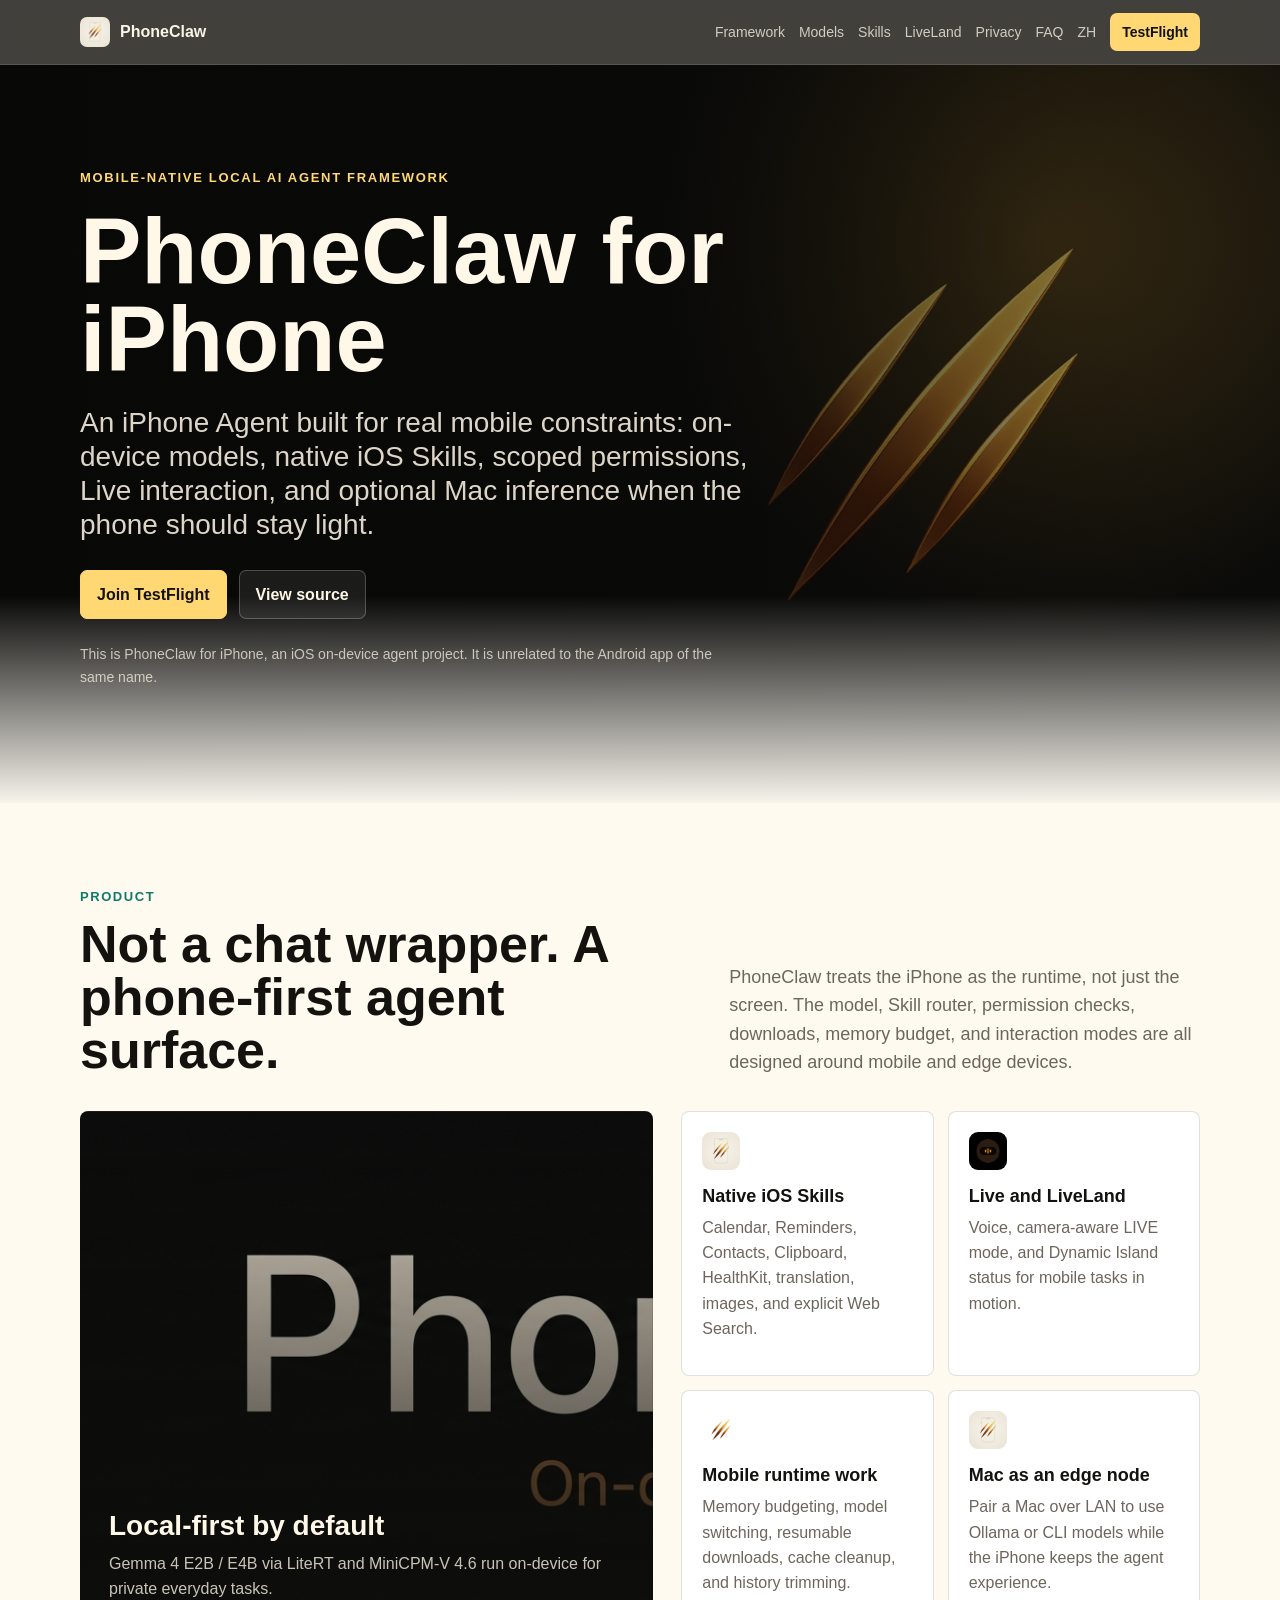
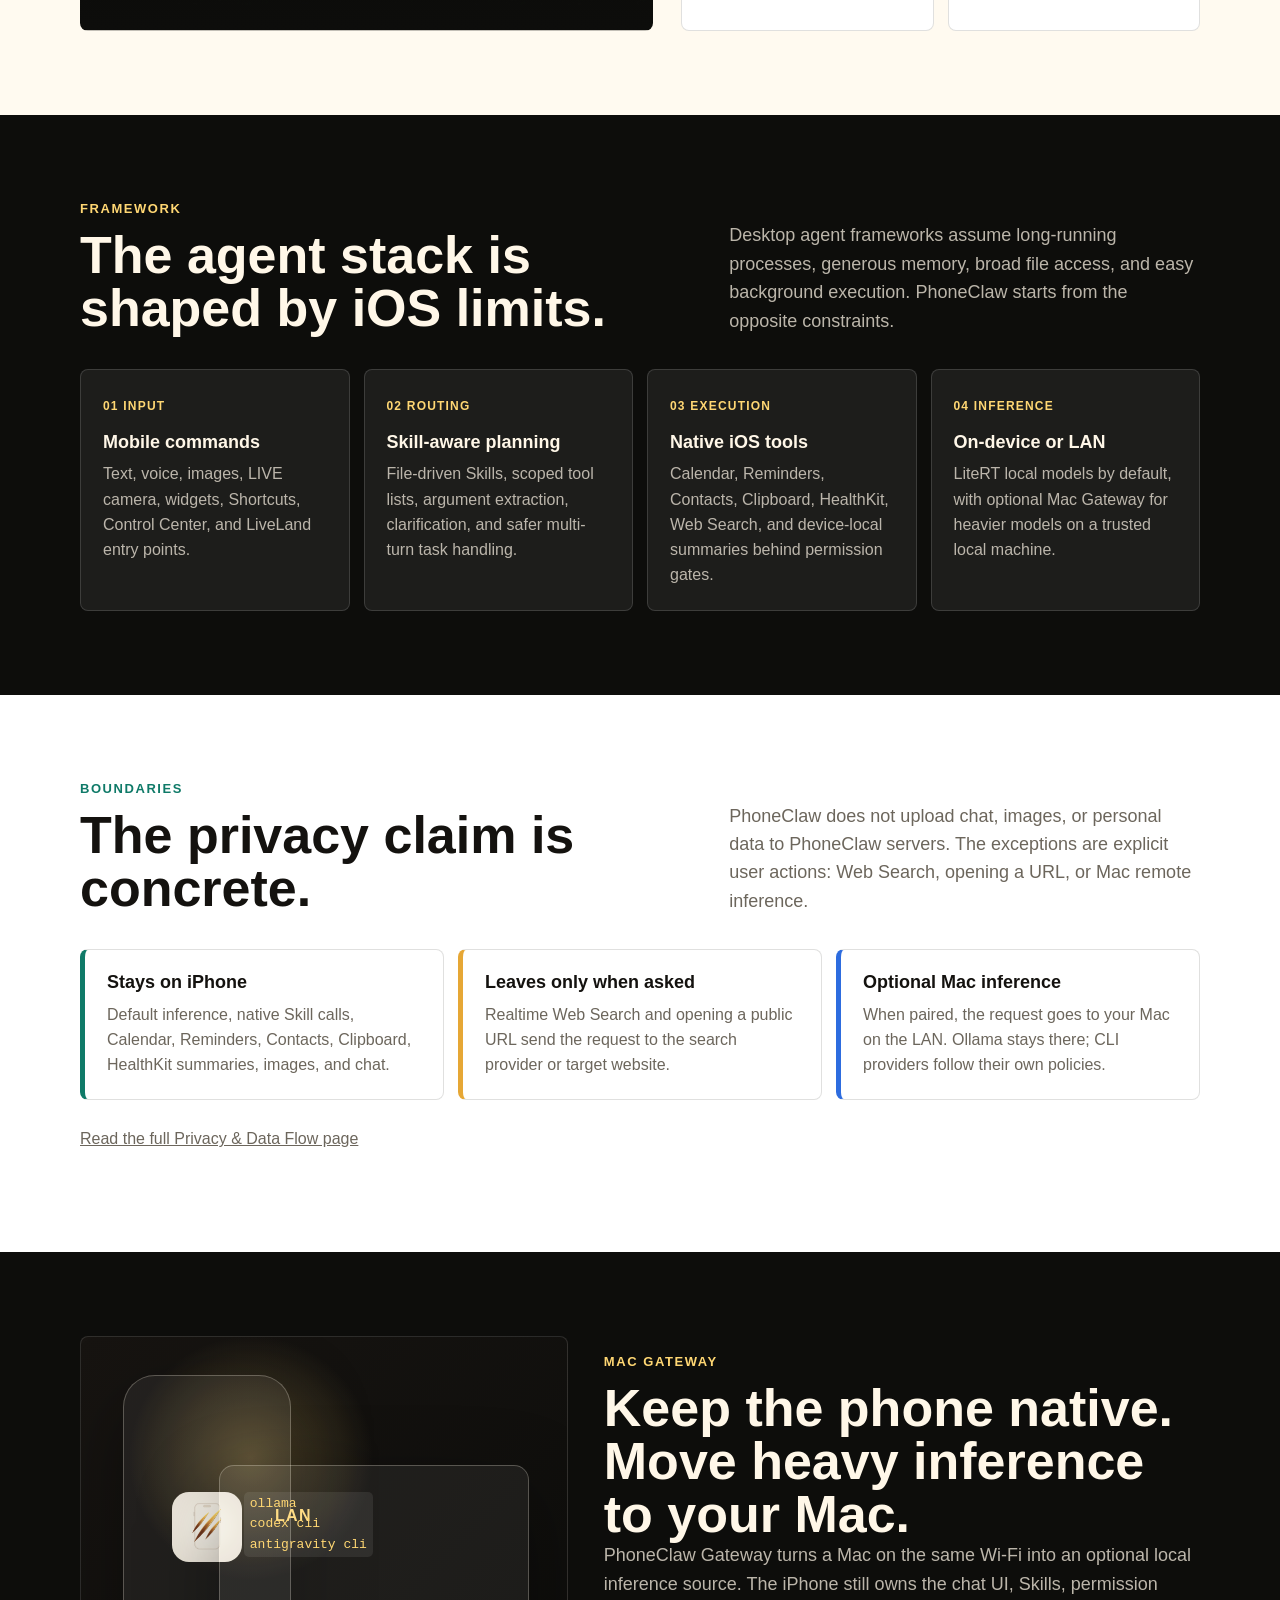
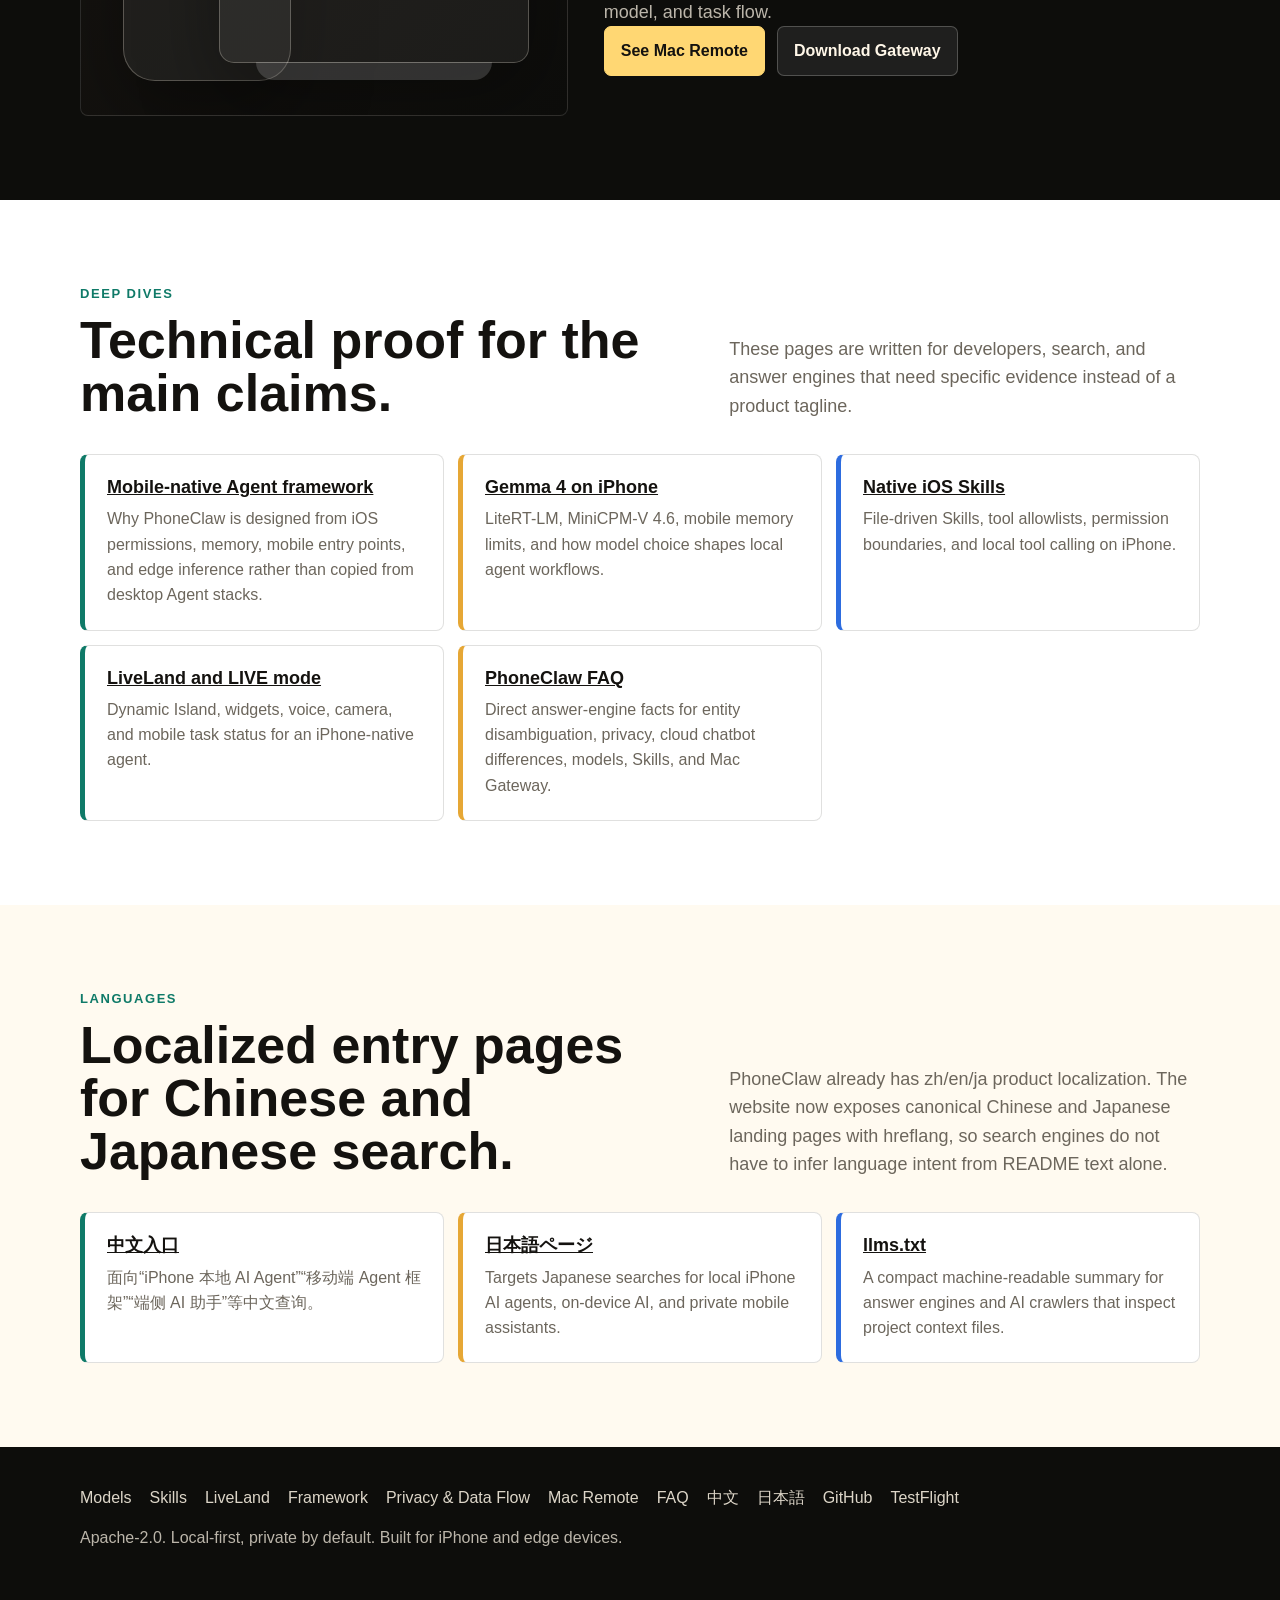
==== site/index.html @ 48722c70 "Complete SEO GEO coverage" ====
<!doctype html>
<html lang="en">
<head>
<meta charset="utf-8">
<meta name="viewport" content="width=device-width, initial-scale=1">
<title>PhoneClaw for iPhone - mobile-native local AI agent framework</title>
<meta name="description" content="PhoneClaw is a mobile-native local AI agent and agent framework for iPhone. It runs Gemma 4 E2B / E4B via LiteRT and MiniCPM-V 4.6 on-device, calls native iOS Skills, and supports optional Mac Gateway remote inference.">
<meta name="robots" content="index,follow,max-image-preview:large">
<link rel="canonical" href="https://kellyvv.github.io/PhoneClaw/">
<link rel="alternate" hreflang="en" href="https://kellyvv.github.io/PhoneClaw/">
<link rel="alternate" hreflang="zh-Hans" href="https://kellyvv.github.io/PhoneClaw/zh/">
<link rel="alternate" hreflang="ja" href="https://kellyvv.github.io/PhoneClaw/ja/">
<link rel="alternate" hreflang="x-default" href="https://kellyvv.github.io/PhoneClaw/">

<meta property="og:type" content="website">
<meta property="og:site_name" content="PhoneClaw">
<meta property="og:title" content="PhoneClaw for iPhone - mobile-native local AI agent framework">
<meta property="og:description" content="A local-first iPhone Agent and mobile-native agent framework for on-device inference, native iOS Skills, Live / LiveLand interaction, and optional Mac Gateway remote inference.">
<meta property="og:url" content="https://kellyvv.github.io/PhoneClaw/">
<meta property="og:image" content="https://kellyvv.github.io/PhoneClaw/assets/banner.jpg">
<meta name="twitter:card" content="summary_large_image">
<meta name="twitter:title" content="PhoneClaw for iPhone - mobile-native local AI agent">
<meta name="twitter:description" content="A local-first iPhone Agent and mobile-native agent framework for on-device inference, native iOS Skills, and optional Mac Gateway remote inference.">
<meta name="twitter:image" content="https://kellyvv.github.io/PhoneClaw/assets/banner.jpg">

<link rel="icon" href="assets/app-icon.png">
<link rel="stylesheet" href="assets/style.css">

<script type="application/ld+json">
{
  "@context": "https://schema.org",
  "@graph": [
    {
      "@type": "Organization",
      "@id": "https://kellyvv.github.io/PhoneClaw/#organization",
      "name": "PhoneClaw",
      "url": "https://kellyvv.github.io/PhoneClaw/",
      "logo": "https://kellyvv.github.io/PhoneClaw/assets/app-icon.png",
      "sameAs": [
        "https://github.com/kellyvv/PhoneClaw"
      ]
    },
    {
      "@type": "WebSite",
      "@id": "https://kellyvv.github.io/PhoneClaw/#website",
      "name": "PhoneClaw",
      "url": "https://kellyvv.github.io/PhoneClaw/",
      "inLanguage": "en",
      "availableLanguage": ["en", "zh-Hans", "ja"],
      "publisher": {
        "@id": "https://kellyvv.github.io/PhoneClaw/#organization"
      },
      "about": {
        "@id": "https://kellyvv.github.io/PhoneClaw/#software"
      }
    },
    {
      "@type": "WebPage",
      "@id": "https://kellyvv.github.io/PhoneClaw/#webpage",
      "url": "https://kellyvv.github.io/PhoneClaw/",
      "name": "PhoneClaw for iPhone - mobile-native local AI agent framework",
      "description": "PhoneClaw is a mobile-native local AI agent and agent framework for iPhone. It runs Gemma 4 E2B / E4B via LiteRT and MiniCPM-V 4.6 on-device, calls native iOS Skills, and supports optional Mac Gateway remote inference.",
      "isPartOf": {
        "@id": "https://kellyvv.github.io/PhoneClaw/#website"
      },
      "primaryImageOfPage": {
        "@type": "ImageObject",
        "url": "https://kellyvv.github.io/PhoneClaw/assets/banner.jpg"
      },
      "mainEntity": {
        "@id": "https://kellyvv.github.io/PhoneClaw/#software"
      }
    },
    {
      "@type": "SoftwareApplication",
      "@id": "https://kellyvv.github.io/PhoneClaw/#software",
      "name": "PhoneClaw",
      "alternateName": "PhoneClaw for iPhone",
      "applicationCategory": "ProductivityApplication",
      "applicationSubCategory": "Mobile AI agent framework",
      "operatingSystem": "iOS 17+",
      "description": "PhoneClaw is a mobile-native local AI agent and agent framework for iPhone. It runs inference and native iOS Skills on-device using Gemma 4 E2B / E4B via LiteRT and MiniCPM-V 4.6, with no cloud model API required by default.",
      "url": "https://kellyvv.github.io/PhoneClaw/",
      "downloadUrl": "https://testflight.apple.com/join/YuUSwq78",
      "softwareHelp": "https://github.com/kellyvv/PhoneClaw",
      "image": "https://kellyvv.github.io/PhoneClaw/assets/banner.jpg",
      "isAccessibleForFree": true,
      "keywords": "PhoneClaw for iPhone, iPhone AI agent, local iPhone AI agent, on-device AI agent for iPhone, mobile-native agent framework, mobile agent framework, private AI assistant for iPhone, local AI assistant iPhone, Gemma 4 on iPhone, LiteRT-LM iPhone, MiniCPM-V iPhone, native iOS Skills, HealthKit AI assistant, Ollama iPhone agent, Mac Gateway remote inference",
      "offers": {
        "@type": "Offer",
        "price": "0",
        "priceCurrency": "USD"
      },
      "author": {
        "@id": "https://kellyvv.github.io/PhoneClaw/#organization"
      },
      "sameAs": [
        "https://github.com/kellyvv/PhoneClaw"
      ]
    },
    {
      "@type": "BreadcrumbList",
      "@id": "https://kellyvv.github.io/PhoneClaw/#breadcrumb",
      "itemListElement": [
        {
          "@type": "ListItem",
          "position": 1,
          "name": "PhoneClaw",
          "item": "https://kellyvv.github.io/PhoneClaw/"
        }
      ]
    }
  ]
}
</script>
</head>
<body>

<nav class="site-nav">
  <div class="wrap">
    <a class="brand" href="./"><img src="assets/app-icon.png" alt="">PhoneClaw</a>
    <div class="nav-links">
      <a href="mobile-agent-framework/">Framework</a>
      <a href="on-device-gemma/">Models</a>
      <a href="skills/">Skills</a>
      <a href="liveland/">LiveLand</a>
      <a href="privacy/">Privacy</a>
      <a href="faq/">FAQ</a>
      <a href="zh/">ZH</a>
      <a class="nav-cta" href="https://testflight.apple.com/join/YuUSwq78">TestFlight</a>
    </div>
  </div>
</nav>

<header class="hero">
  <div class="wrap">
    <div class="hero-content">
      <p class="eyebrow">Mobile-native local AI agent framework</p>
      <h1>PhoneClaw for iPhone</h1>
      <p class="lede">An iPhone Agent built for real mobile constraints: on-device models, native iOS Skills, scoped permissions, Live interaction, and optional Mac inference when the phone should stay light.</p>
      <div class="hero-actions">
        <a class="button primary" href="https://testflight.apple.com/join/YuUSwq78">Join TestFlight</a>
        <a class="button" href="https://github.com/kellyvv/PhoneClaw">View source</a>
      </div>
      <p class="disamb">This is PhoneClaw for iPhone, an iOS on-device agent project. It is unrelated to the Android app of the same name.</p>
    </div>
  </div>
</header>

<main>
  <section class="band light">
    <div class="wrap">
      <div class="section-head">
        <div>
          <p class="section-kicker">Product</p>
          <h2>Not a chat wrapper. A phone-first agent surface.</h2>
        </div>
        <p class="section-copy">PhoneClaw treats the iPhone as the runtime, not just the screen. The model, Skill router, permission checks, downloads, memory budget, and interaction modes are all designed around mobile and edge devices.</p>
      </div>

      <div class="product-grid">
        <div class="showcase">
          <div class="showcase-content">
            <h3>Local-first by default</h3>
            <p>Gemma 4 E2B / E4B via LiteRT and MiniCPM-V 4.6 run on-device for private everyday tasks.</p>
          </div>
        </div>
        <div class="capability-grid">
          <article class="tile">
            <img src="assets/app-icon.png" alt="">
            <h3>Native iOS Skills</h3>
            <p>Calendar, Reminders, Contacts, Clipboard, HealthKit, translation, images, and explicit Web Search.</p>
          </article>
          <article class="tile">
            <img src="assets/liveland-launcher.png" alt="">
            <h3>Live and LiveLand</h3>
            <p>Voice, camera-aware LIVE mode, and Dynamic Island status for mobile tasks in motion.</p>
          </article>
          <article class="tile">
            <img src="assets/brand-mark.png" alt="">
            <h3>Mobile runtime work</h3>
            <p>Memory budgeting, model switching, resumable downloads, cache cleanup, and history trimming.</p>
          </article>
          <article class="tile">
            <img src="assets/app-icon.png" alt="">
            <h3>Mac as an edge node</h3>
            <p>Pair a Mac over LAN to use Ollama or CLI models while the iPhone keeps the agent experience.</p>
          </article>
        </div>
      </div>
    </div>
  </section>

  <section id="framework" class="band dark">
    <div class="wrap">
      <div class="section-head">
        <div>
          <p class="section-kicker">Framework</p>
          <h2>The agent stack is shaped by iOS limits.</h2>
        </div>
        <p class="section-copy">Desktop agent frameworks assume long-running processes, generous memory, broad file access, and easy background execution. PhoneClaw starts from the opposite constraints.</p>
      </div>
      <div class="stack">
        <article class="panel">
          <span class="panel-label">01 Input</span>
          <h3>Mobile commands</h3>
          <p>Text, voice, images, LIVE camera, widgets, Shortcuts, Control Center, and LiveLand entry points.</p>
        </article>
        <article class="panel">
          <span class="panel-label">02 Routing</span>
          <h3>Skill-aware planning</h3>
          <p>File-driven Skills, scoped tool lists, argument extraction, clarification, and safer multi-turn task handling.</p>
        </article>
        <article class="panel">
          <span class="panel-label">03 Execution</span>
          <h3>Native iOS tools</h3>
          <p>Calendar, Reminders, Contacts, Clipboard, HealthKit, Web Search, and device-local summaries behind permission gates.</p>
        </article>
        <article class="panel">
          <span class="panel-label">04 Inference</span>
          <h3>On-device or LAN</h3>
          <p>LiteRT local models by default, with optional Mac Gateway for heavier models on a trusted local machine.</p>
        </article>
      </div>
    </div>
  </section>

  <section class="band white">
    <div class="wrap">
      <div class="section-head">
        <div>
          <p class="section-kicker">Boundaries</p>
          <h2>The privacy claim is concrete.</h2>
        </div>
        <p class="section-copy">PhoneClaw does not upload chat, images, or personal data to PhoneClaw servers. The exceptions are explicit user actions: Web Search, opening a URL, or Mac remote inference.</p>
      </div>
      <div class="flow">
        <article class="data-row">
          <h3>Stays on iPhone</h3>
          <p>Default inference, native Skill calls, Calendar, Reminders, Contacts, Clipboard, HealthKit summaries, images, and chat.</p>
        </article>
        <article class="data-row warn">
          <h3>Leaves only when asked</h3>
          <p>Realtime Web Search and opening a public URL send the request to the search provider or target website.</p>
        </article>
        <article class="data-row remote">
          <h3>Optional Mac inference</h3>
          <p>When paired, the request goes to your Mac on the LAN. Ollama stays there; CLI providers follow their own policies.</p>
        </article>
      </div>
      <p class="lang-note"><a href="privacy/">Read the full Privacy &amp; Data Flow page</a></p>
    </div>
  </section>

  <section class="band dark">
    <div class="wrap mac-layout">
      <div class="device-cluster" aria-hidden="true">
        <div class="phone-shape"><img src="assets/app-icon.png" alt=""></div>
        <div class="signal">LAN</div>
        <div class="mac-shape"><code>ollama<br>codex cli<br>antigravity cli</code></div>
      </div>
      <div>
        <p class="section-kicker">Mac Gateway</p>
        <h2>Keep the phone native. Move heavy inference to your Mac.</h2>
        <p class="section-copy">PhoneClaw Gateway turns a Mac on the same Wi-Fi into an optional local inference source. The iPhone still owns the chat UI, Skills, permission model, and task flow.</p>
        <div class="hero-actions">
          <a class="button primary" href="mac-remote/">See Mac Remote</a>
          <a class="button" href="https://github.com/kellyvv/PhoneClaw/releases/download/mac-gateway-v0.1.1/PhoneClawGateway-macOS-v0.1.1.zip">Download Gateway</a>
        </div>
      </div>
    </div>
  </section>

  <section class="band white">
    <div class="wrap">
      <div class="section-head">
        <div>
          <p class="section-kicker">Deep dives</p>
          <h2>Technical proof for the main claims.</h2>
        </div>
        <p class="section-copy">These pages are written for developers, search, and answer engines that need specific evidence instead of a product tagline.</p>
      </div>
      <div class="flow">
        <article class="data-row">
          <h3><a href="mobile-agent-framework/">Mobile-native Agent framework</a></h3>
          <p>Why PhoneClaw is designed from iOS permissions, memory, mobile entry points, and edge inference rather than copied from desktop Agent stacks.</p>
        </article>
        <article class="data-row warn">
          <h3><a href="on-device-gemma/">Gemma 4 on iPhone</a></h3>
          <p>LiteRT-LM, MiniCPM-V 4.6, mobile memory limits, and how model choice shapes local agent workflows.</p>
        </article>
        <article class="data-row remote">
          <h3><a href="skills/">Native iOS Skills</a></h3>
          <p>File-driven Skills, tool allowlists, permission boundaries, and local tool calling on iPhone.</p>
        </article>
        <article class="data-row">
          <h3><a href="liveland/">LiveLand and LIVE mode</a></h3>
          <p>Dynamic Island, widgets, voice, camera, and mobile task status for an iPhone-native agent.</p>
        </article>
        <article class="data-row warn">
          <h3><a href="faq/">PhoneClaw FAQ</a></h3>
          <p>Direct answer-engine facts for entity disambiguation, privacy, cloud chatbot differences, models, Skills, and Mac Gateway.</p>
        </article>
      </div>
    </div>
  </section>

  <section class="band light">
    <div class="wrap">
      <div class="section-head">
        <div>
          <p class="section-kicker">Languages</p>
          <h2>Localized entry pages for Chinese and Japanese search.</h2>
        </div>
        <p class="section-copy">PhoneClaw already has zh/en/ja product localization. The website now exposes canonical Chinese and Japanese landing pages with hreflang, so search engines do not have to infer language intent from README text alone.</p>
      </div>
      <div class="flow">
        <article class="data-row">
          <h3><a href="zh/">中文入口</a></h3>
          <p>面向“iPhone 本地 AI Agent”“移动端 Agent 框架”“端侧 AI 助手”等中文查询。</p>
        </article>
        <article class="data-row warn">
          <h3><a href="ja/">日本語ページ</a></h3>
          <p>Targets Japanese searches for local iPhone AI agents, on-device AI, and private mobile assistants.</p>
        </article>
        <article class="data-row remote">
          <h3><a href="llms.txt">llms.txt</a></h3>
          <p>A compact machine-readable summary for answer engines and AI crawlers that inspect project context files.</p>
        </article>
      </div>
    </div>
  </section>
</main>

<footer class="footer">
  <div class="wrap">
    <div class="footer-row">
      <a href="on-device-gemma/">Models</a>
      <a href="skills/">Skills</a>
      <a href="liveland/">LiveLand</a>
      <a href="mobile-agent-framework/">Framework</a>
      <a href="privacy/">Privacy &amp; Data Flow</a>
      <a href="mac-remote/">Mac Remote</a>
      <a href="faq/">FAQ</a>
      <a href="zh/">中文</a>
      <a href="ja/">日本語</a>
      <a href="https://github.com/kellyvv/PhoneClaw">GitHub</a>
      <a href="https://testflight.apple.com/join/YuUSwq78">TestFlight</a>
    </div>
    <p>Apache-2.0. Local-first, private by default. Built for iPhone and edge devices.</p>
  </div>
</footer>

</body>
</html>
---- site/assets/style.css ----
:root {
  --ink: #14120f;
  --paper: #f7f4ec;
  --paper-2: #fffaf0;
  --muted: #6c665c;
  --line: rgba(20, 18, 15, 0.13);
  --panel: #ffffff;
  --night: #0d0d0b;
  --night-2: #16130f;
  --gold: #e6a735;
  --gold-2: #ffd773;
  --green: #0f7a68;
  --blue: #2d6cdf;
  --max: 1120px;
}

* { box-sizing: border-box; }

html {
  -webkit-text-size-adjust: 100%;
  scroll-behavior: smooth;
}

body {
  margin: 0;
  color: var(--ink);
  background: var(--paper);
  font-family: -apple-system, BlinkMacSystemFont, "Segoe UI", "PingFang SC",
    "Hiragino Sans", Roboto, Helvetica, Arial, sans-serif;
  font-size: 16px;
  line-height: 1.58;
  -webkit-font-smoothing: antialiased;
}

img { max-width: 100%; display: block; }
a { color: inherit; }

.wrap {
  width: min(var(--max), calc(100% - 40px));
  margin: 0 auto;
}

.site-nav {
  position: sticky;
  top: 0;
  z-index: 20;
  color: #f9f4e8;
  background: rgba(13, 13, 11, 0.78);
  border-bottom: 1px solid rgba(255, 255, 255, 0.12);
  backdrop-filter: blur(18px) saturate(150%);
}

.site-nav .wrap {
  height: 64px;
  display: flex;
  align-items: center;
  gap: 22px;
}

.brand {
  display: inline-flex;
  align-items: center;
  gap: 10px;
  margin-right: auto;
  font-weight: 700;
  text-decoration: none;
}

.brand img {
  width: 30px;
  height: 30px;
  border-radius: 7px;
}

.nav-links {
  display: flex;
  align-items: center;
  gap: 14px;
}

.nav-links a {
  color: rgba(249, 244, 232, 0.78);
  font-size: 14px;
  text-decoration: none;
}

.nav-links a:hover { color: #fff; }

.nav-cta {
  color: #111 !important;
  background: var(--gold-2);
  padding: 8px 12px;
  border-radius: 7px;
  font-weight: 700;
}

.hero {
  min-height: 82vh;
  color: #fff7e8;
  display: flex;
  align-items: center;
  position: relative;
  overflow: hidden;
  background:
    linear-gradient(90deg, rgba(8, 8, 7, 0.96) 0%, rgba(8, 8, 7, 0.82) 44%, rgba(8, 8, 7, 0.35) 100%),
    radial-gradient(circle at 82% 24%, rgba(230, 167, 53, 0.34), transparent 33%),
    url("brand-mark.png") right 7% center / min(50vw, 620px) no-repeat,
    var(--night);
}

.hero::after {
  content: "";
  position: absolute;
  inset: auto 0 0;
  height: 28%;
  background: linear-gradient(0deg, var(--paper) 0%, transparent 100%);
  pointer-events: none;
}

.hero-content {
  position: relative;
  z-index: 1;
  max-width: 760px;
  padding: 96px 0 108px;
}

.eyebrow {
  color: var(--gold-2);
  margin: 0 0 18px;
  font-size: 13px;
  font-weight: 800;
  letter-spacing: 0.13em;
  text-transform: uppercase;
}

h1, h2, h3, p { margin-top: 0; }

h1 {
  font-size: clamp(44px, 8vw, 92px);
  line-height: 0.96;
  letter-spacing: 0;
  margin-bottom: 22px;
}

.lede {
  max-width: 690px;
  color: rgba(255, 247, 232, 0.86);
  font-size: clamp(20px, 2.4vw, 28px);
  line-height: 1.22;
  margin-bottom: 28px;
}

.hero-actions {
  display: flex;
  flex-wrap: wrap;
  gap: 12px;
  margin-bottom: 24px;
}

.button {
  display: inline-flex;
  align-items: center;
  justify-content: center;
  min-height: 44px;
  padding: 11px 16px;
  border-radius: 7px;
  border: 1px solid rgba(255, 255, 255, 0.22);
  text-decoration: none;
  font-weight: 700;
  color: #fff7e8;
  background: rgba(255, 255, 255, 0.08);
}

.button.primary {
  color: #14120f;
  border-color: var(--gold-2);
  background: var(--gold-2);
}

.button.dark {
  color: #fff7e8;
  border-color: #1b1712;
  background: #14120f;
}

.button.light {
  color: #14120f;
  border-color: var(--line);
  background: #fff;
}

.button:hover { transform: translateY(-1px); }

.disamb {
  max-width: 640px;
  color: rgba(255, 247, 232, 0.72);
  font-size: 14px;
  margin-bottom: 0;
}

.band {
  padding: 84px 0;
}

.band.tight { padding: 58px 0; }
.band.dark { color: #fff7e8; background: var(--night); }
.band.light { background: var(--paper-2); }
.band.white { background: #fff; }

.section-head {
  display: grid;
  grid-template-columns: minmax(0, 0.9fr) minmax(280px, 0.7fr);
  gap: 44px;
  align-items: end;
  margin-bottom: 34px;
}

.section-kicker {
  color: var(--green);
  font-size: 13px;
  font-weight: 800;
  letter-spacing: 0.12em;
  text-transform: uppercase;
  margin-bottom: 10px;
}

.dark .section-kicker { color: var(--gold-2); }

h2 {
  font-size: clamp(30px, 4.2vw, 52px);
  line-height: 1.02;
  letter-spacing: 0;
  margin-bottom: 0;
}

.section-copy {
  color: var(--muted);
  font-size: 18px;
  margin-bottom: 0;
}

.dark .section-copy { color: rgba(255, 247, 232, 0.72); }

.product-grid {
  display: grid;
  grid-template-columns: 1.05fr 0.95fr;
  gap: 28px;
  align-items: stretch;
}

.showcase {
  min-height: 520px;
  border-radius: 8px;
  overflow: hidden;
  background:
    linear-gradient(180deg, rgba(13, 13, 11, 0.14), rgba(13, 13, 11, 0.92)),
    url("banner.jpg") center / cover no-repeat;
  position: relative;
  border: 1px solid var(--line);
}

.showcase-content {
  position: absolute;
  left: 28px;
  right: 28px;
  bottom: 28px;
  color: #fff7e8;
}

.showcase-content h3 {
  font-size: 28px;
  line-height: 1.08;
  margin-bottom: 10px;
}

.showcase-content p {
  color: rgba(255, 247, 232, 0.78);
  margin-bottom: 0;
}

.capability-grid {
  display: grid;
  grid-template-columns: repeat(2, minmax(0, 1fr));
  gap: 14px;
}

.tile, .panel, .step, .data-row {
  border: 1px solid var(--line);
  background: var(--panel);
  border-radius: 8px;
}

.tile {
  min-height: 156px;
  padding: 20px;
}

.tile img {
  width: 38px;
  height: 38px;
  border-radius: 9px;
  margin-bottom: 16px;
}

.tile h3, .panel h3, .step h3, .data-row h3 {
  font-size: 18px;
  line-height: 1.18;
  margin-bottom: 8px;
}

.tile p, .panel p, .step p, .data-row p {
  color: var(--muted);
  margin-bottom: 0;
}

.stack {
  display: grid;
  grid-template-columns: repeat(4, minmax(0, 1fr));
  gap: 14px;
}

.panel {
  padding: 22px;
  min-height: 214px;
}

.panel-label {
  display: inline-block;
  color: var(--green);
  font-size: 12px;
  font-weight: 800;
  letter-spacing: 0.1em;
  text-transform: uppercase;
  margin-bottom: 16px;
}

.dark .panel {
  color: #fff7e8;
  background: rgba(255, 255, 255, 0.065);
  border-color: rgba(255, 255, 255, 0.14);
}

.dark .panel p { color: rgba(255, 247, 232, 0.7); }
.dark .panel-label { color: var(--gold-2); }

.flow {
  display: grid;
  grid-template-columns: repeat(3, minmax(0, 1fr));
  gap: 14px;
}

.data-row {
  padding: 22px;
  border-left: 5px solid var(--green);
}

.data-row.warn { border-left-color: var(--gold); }
.data-row.remote { border-left-color: var(--blue); }

.faq-list {
  display: grid;
  gap: 14px;
}

.faq-list .data-row h2 {
  font-size: 24px;
  line-height: 1.12;
  margin-bottom: 10px;
}

.mac-layout {
  display: grid;
  grid-template-columns: 0.9fr 1.1fr;
  gap: 36px;
  align-items: center;
}

.device-cluster {
  min-height: 380px;
  position: relative;
  border-radius: 8px;
  background:
    radial-gradient(circle at 35% 32%, rgba(255, 215, 115, 0.28), transparent 30%),
    linear-gradient(135deg, #171411, #0d0d0b);
  border: 1px solid rgba(255, 255, 255, 0.12);
  overflow: hidden;
}

.phone-shape, .mac-shape {
  position: absolute;
  border: 1px solid rgba(255, 247, 232, 0.26);
  background: rgba(255, 255, 255, 0.06);
  box-shadow: 0 28px 80px rgba(0, 0, 0, 0.35);
}

.phone-shape {
  width: 168px;
  height: 306px;
  left: 42px;
  top: 38px;
  border-radius: 32px;
}

.phone-shape img {
  width: 70px;
  height: 70px;
  margin: 116px auto 0;
  border-radius: 17px;
}

.mac-shape {
  width: 310px;
  height: 198px;
  right: 38px;
  bottom: 52px;
  border-radius: 15px;
}

.mac-shape::after {
  content: "";
  position: absolute;
  left: 36px;
  right: 36px;
  bottom: -18px;
  height: 18px;
  background: rgba(255, 255, 255, 0.16);
  border-radius: 0 0 18px 18px;
}

.mac-shape code {
  position: absolute;
  left: 24px;
  top: 26px;
  color: var(--gold-2);
  font-size: 13px;
  background: transparent;
}

.signal {
  position: absolute;
  left: 194px;
  top: 166px;
  color: var(--gold-2);
  font-weight: 800;
  letter-spacing: 0.08em;
}

.steps {
  display: grid;
  gap: 12px;
}

.step {
  padding: 18px 20px;
  display: grid;
  grid-template-columns: 42px 1fr;
  gap: 14px;
  align-items: start;
}

.step-num {
  width: 34px;
  height: 34px;
  border-radius: 50%;
  display: grid;
  place-items: center;
  color: #14120f;
  background: var(--gold-2);
  font-weight: 800;
}

.privacy-table {
  width: 100%;
  border-collapse: collapse;
  background: #fff;
  border: 1px solid var(--line);
  border-radius: 8px;
  overflow: hidden;
  display: table;
}

.privacy-table th, .privacy-table td {
  padding: 16px;
  border-bottom: 1px solid var(--line);
  text-align: left;
  vertical-align: top;
}

.privacy-table tr:last-child td { border-bottom: none; }
.privacy-table th {
  color: var(--muted);
  font-size: 12px;
  text-transform: uppercase;
  letter-spacing: 0.08em;
}

.status {
  display: inline-flex;
  padding: 4px 8px;
  border-radius: 999px;
  font-size: 12px;
  font-weight: 800;
  background: #e9f5f1;
  color: var(--green);
  white-space: nowrap;
}

.status.warn {
  background: #fff2cf;
  color: #7a5100;
}

.lang-note {
  color: var(--muted);
  margin-top: 26px;
}

.footer {
  color: rgba(255, 247, 232, 0.72);
  background: var(--night);
  padding: 38px 0 58px;
}

.footer-row {
  display: flex;
  flex-wrap: wrap;
  gap: 18px;
  margin-bottom: 14px;
}

.footer a { color: rgba(255, 247, 232, 0.86); text-decoration: none; }
.footer p { margin-bottom: 0; }

code {
  font-family: ui-monospace, SFMono-Regular, Menlo, Consolas, monospace;
  background: rgba(20, 18, 15, 0.08);
  padding: 2px 6px;
  border-radius: 5px;
}

.dark code { color: var(--gold-2); background: rgba(255, 255, 255, 0.08); }

@media (max-width: 900px) {
  .nav-links { display: none; }
  .hero {
    min-height: 760px;
    background:
      linear-gradient(180deg, rgba(8, 8, 7, 0.96) 0%, rgba(8, 8, 7, 0.86) 56%, rgba(8, 8, 7, 0.38) 100%),
      radial-gradient(circle at 74% 18%, rgba(230, 167, 53, 0.34), transparent 32%),
      url("brand-mark.png") center 82% / min(82vw, 420px) no-repeat,
      var(--night);
  }
  .hero-content { padding: 106px 0 300px; }
  .section-head, .product-grid, .mac-layout {
    grid-template-columns: 1fr;
  }
  .stack, .flow {
    grid-template-columns: repeat(2, minmax(0, 1fr));
  }
  .showcase { min-height: 430px; }
}

@media (max-width: 620px) {
  .wrap { width: min(100% - 28px, var(--max)); }
  .site-nav .wrap { height: 58px; }
  .hero { min-height: 720px; }
  .hero-content { padding-top: 82px; }
  .button { width: 100%; }
  .band { padding: 58px 0; }
  .capability-grid, .stack, .flow {
    grid-template-columns: 1fr;
  }
  .privacy-table,
  .privacy-table tbody,
  .privacy-table tr,
  .privacy-table th,
  .privacy-table td {
    display: block;
  }
  .privacy-table thead { display: none; }
  .privacy-table tr { border-bottom: 1px solid var(--line); }
  .privacy-table tr:last-child { border-bottom: none; }
  .privacy-table td { border-bottom: none; padding: 12px 14px; }
  .privacy-table td::before {
    content: attr(data-label);
    display: block;
    color: var(--muted);
    font-size: 11px;
    text-transform: uppercase;
    letter-spacing: 0.08em;
    margin-bottom: 4px;
  }
  .device-cluster { min-height: 430px; }
  .phone-shape { left: 24px; top: 34px; width: 138px; height: 252px; }
  .phone-shape img { width: 58px; height: 58px; margin-top: 96px; }
  .mac-shape { right: 20px; bottom: 54px; width: 230px; height: 152px; }
  .signal { left: 150px; top: 154px; font-size: 13px; }
}
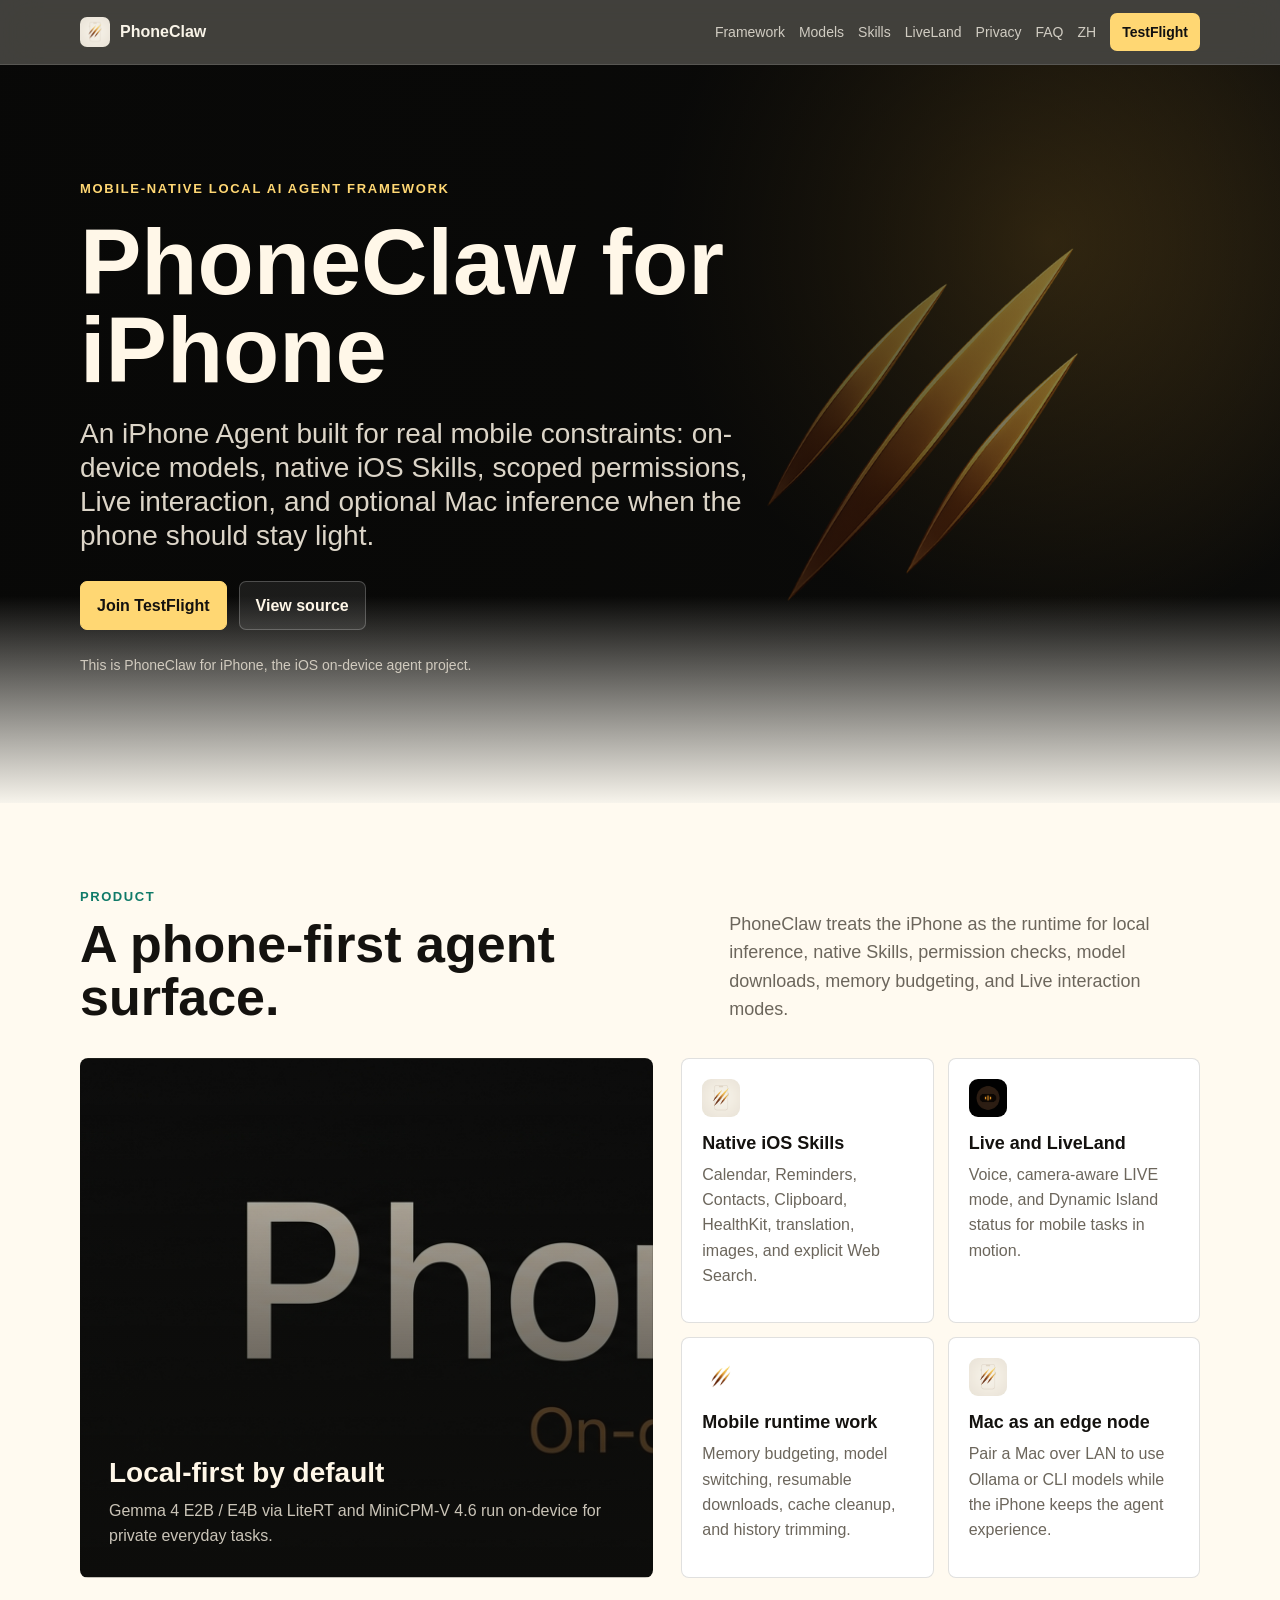
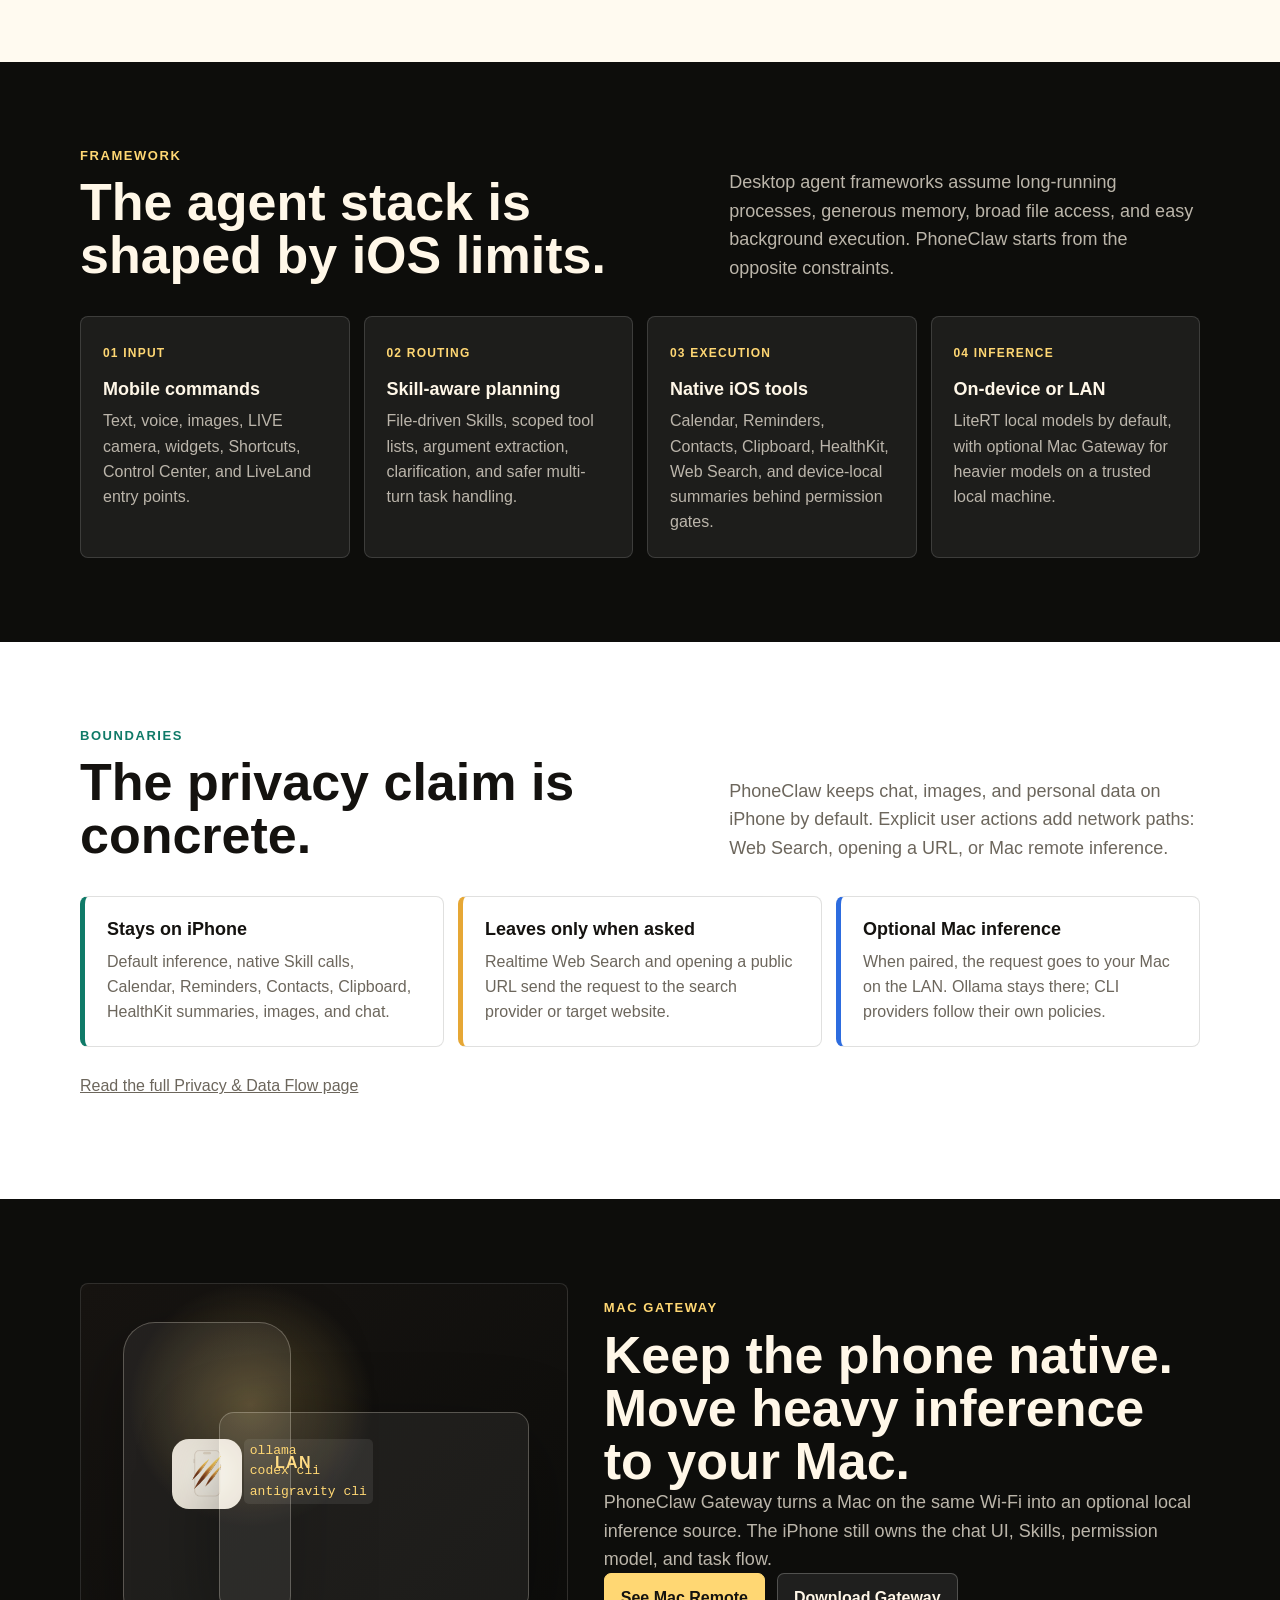
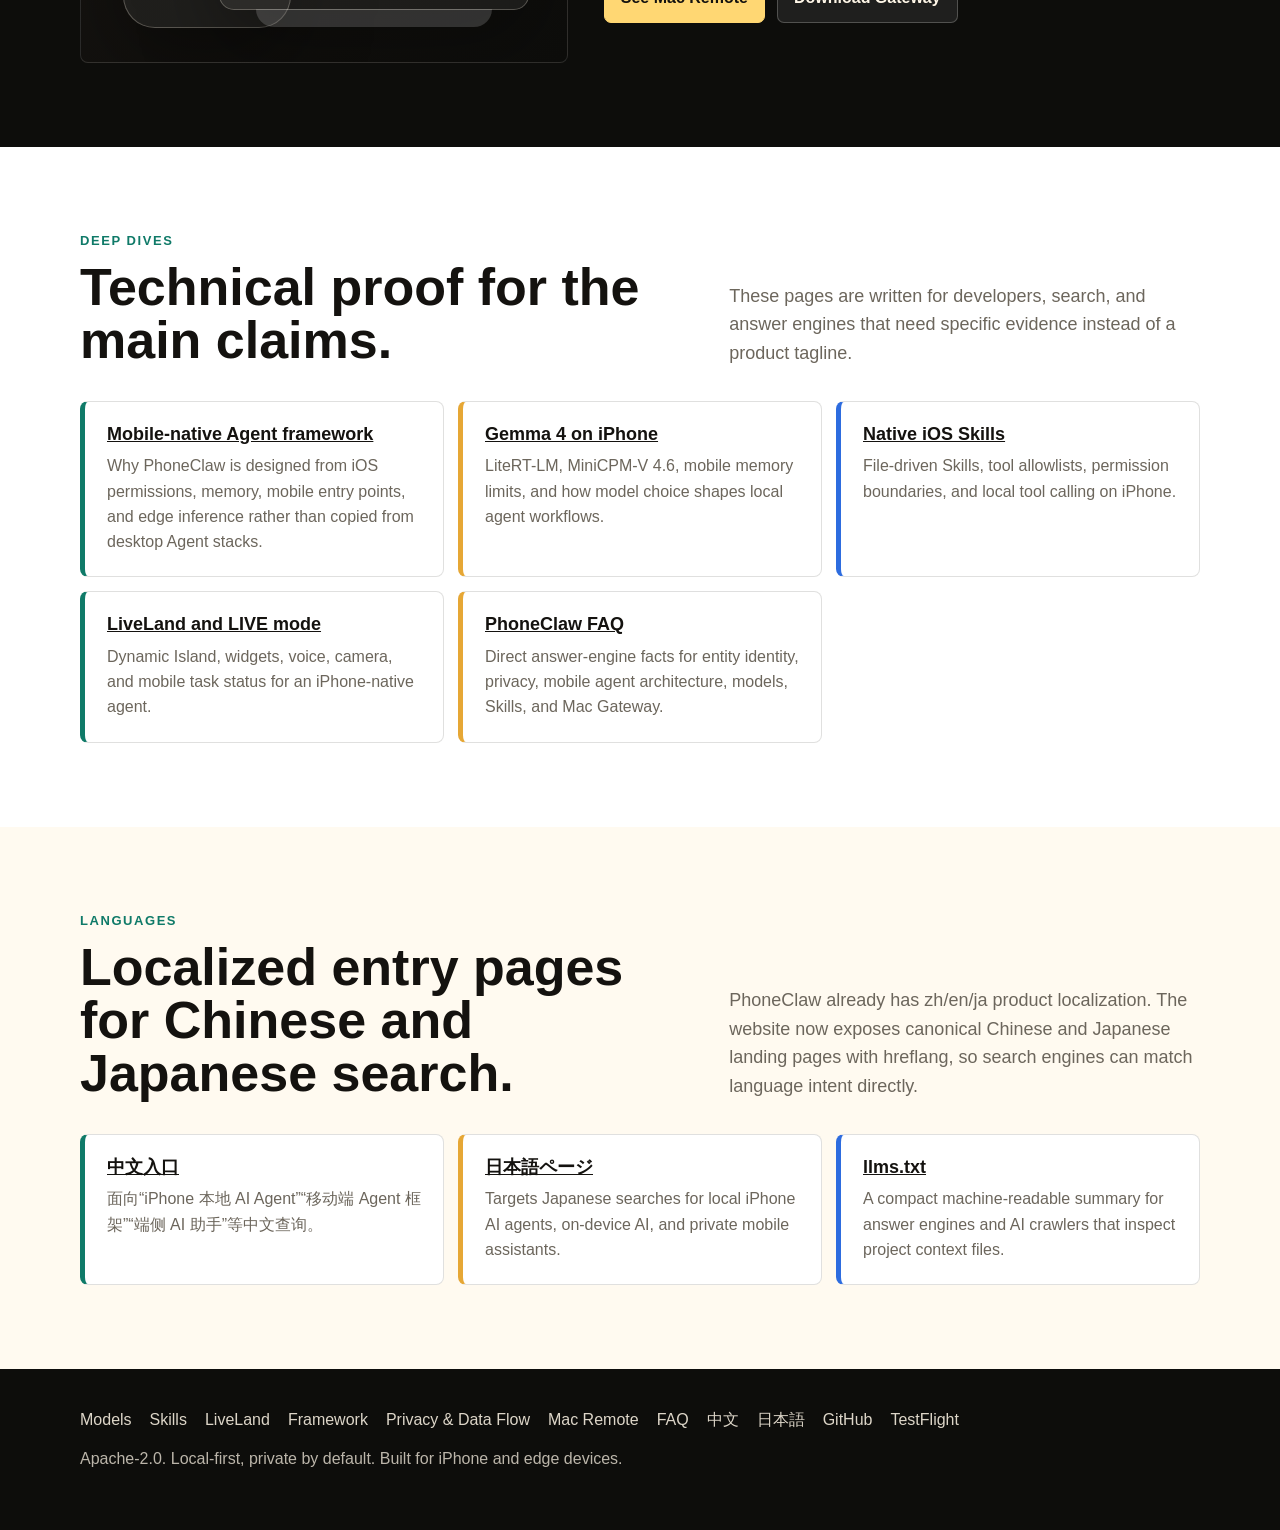
==== commit 69010c5f: "Use positive SEO positioning copy" ====
--- a/site/index.html
+++ b/site/index.html
@@ -79,7 +79,7 @@
       "applicationCategory": "ProductivityApplication",
       "applicationSubCategory": "Mobile AI agent framework",
       "operatingSystem": "iOS 17+",
-      "description": "PhoneClaw is a mobile-native local AI agent and agent framework for iPhone. It runs inference and native iOS Skills on-device using Gemma 4 E2B / E4B via LiteRT and MiniCPM-V 4.6, with no cloud model API required by default.",
+      "description": "PhoneClaw is a mobile-native local AI agent and agent framework for iPhone. It runs inference and native iOS Skills on-device using Gemma 4 E2B / E4B via LiteRT and MiniCPM-V 4.6, with a fully offline local mode.",
       "url": "https://kellyvv.github.io/PhoneClaw/",
       "downloadUrl": "https://testflight.apple.com/join/YuUSwq78",
       "softwareHelp": "https://github.com/kellyvv/PhoneClaw",
@@ -142,7 +142,7 @@
         <a class="button primary" href="https://testflight.apple.com/join/YuUSwq78">Join TestFlight</a>
         <a class="button" href="https://github.com/kellyvv/PhoneClaw">View source</a>
       </div>
-      <p class="disamb">This is PhoneClaw for iPhone, an iOS on-device agent project. It is unrelated to the Android app of the same name.</p>
+      <p class="disamb">This is PhoneClaw for iPhone, the iOS on-device agent project.</p>
     </div>
   </div>
 </header>
@@ -153,9 +153,9 @@
       <div class="section-head">
         <div>
           <p class="section-kicker">Product</p>
-          <h2>Not a chat wrapper. A phone-first agent surface.</h2>
-        </div>
-        <p class="section-copy">PhoneClaw treats the iPhone as the runtime, not just the screen. The model, Skill router, permission checks, downloads, memory budget, and interaction modes are all designed around mobile and edge devices.</p>
+          <h2>A phone-first agent surface.</h2>
+        </div>
+        <p class="section-copy">PhoneClaw treats the iPhone as the runtime for local inference, native Skills, permission checks, model downloads, memory budgeting, and Live interaction modes.</p>
       </div>
 
       <div class="product-grid">
@@ -232,7 +232,7 @@
           <p class="section-kicker">Boundaries</p>
           <h2>The privacy claim is concrete.</h2>
         </div>
-        <p class="section-copy">PhoneClaw does not upload chat, images, or personal data to PhoneClaw servers. The exceptions are explicit user actions: Web Search, opening a URL, or Mac remote inference.</p>
+        <p class="section-copy">PhoneClaw keeps chat, images, and personal data on iPhone by default. Explicit user actions add network paths: Web Search, opening a URL, or Mac remote inference.</p>
       </div>
       <div class="flow">
         <article class="data-row">
@@ -299,7 +299,7 @@
         </article>
         <article class="data-row warn">
           <h3><a href="faq/">PhoneClaw FAQ</a></h3>
-          <p>Direct answer-engine facts for entity disambiguation, privacy, cloud chatbot differences, models, Skills, and Mac Gateway.</p>
+          <p>Direct answer-engine facts for entity identity, privacy, mobile agent architecture, models, Skills, and Mac Gateway.</p>
         </article>
       </div>
     </div>
@@ -312,7 +312,7 @@
           <p class="section-kicker">Languages</p>
           <h2>Localized entry pages for Chinese and Japanese search.</h2>
         </div>
-        <p class="section-copy">PhoneClaw already has zh/en/ja product localization. The website now exposes canonical Chinese and Japanese landing pages with hreflang, so search engines do not have to infer language intent from README text alone.</p>
+        <p class="section-copy">PhoneClaw already has zh/en/ja product localization. The website now exposes canonical Chinese and Japanese landing pages with hreflang, so search engines can match language intent directly.</p>
       </div>
       <div class="flow">
         <article class="data-row">
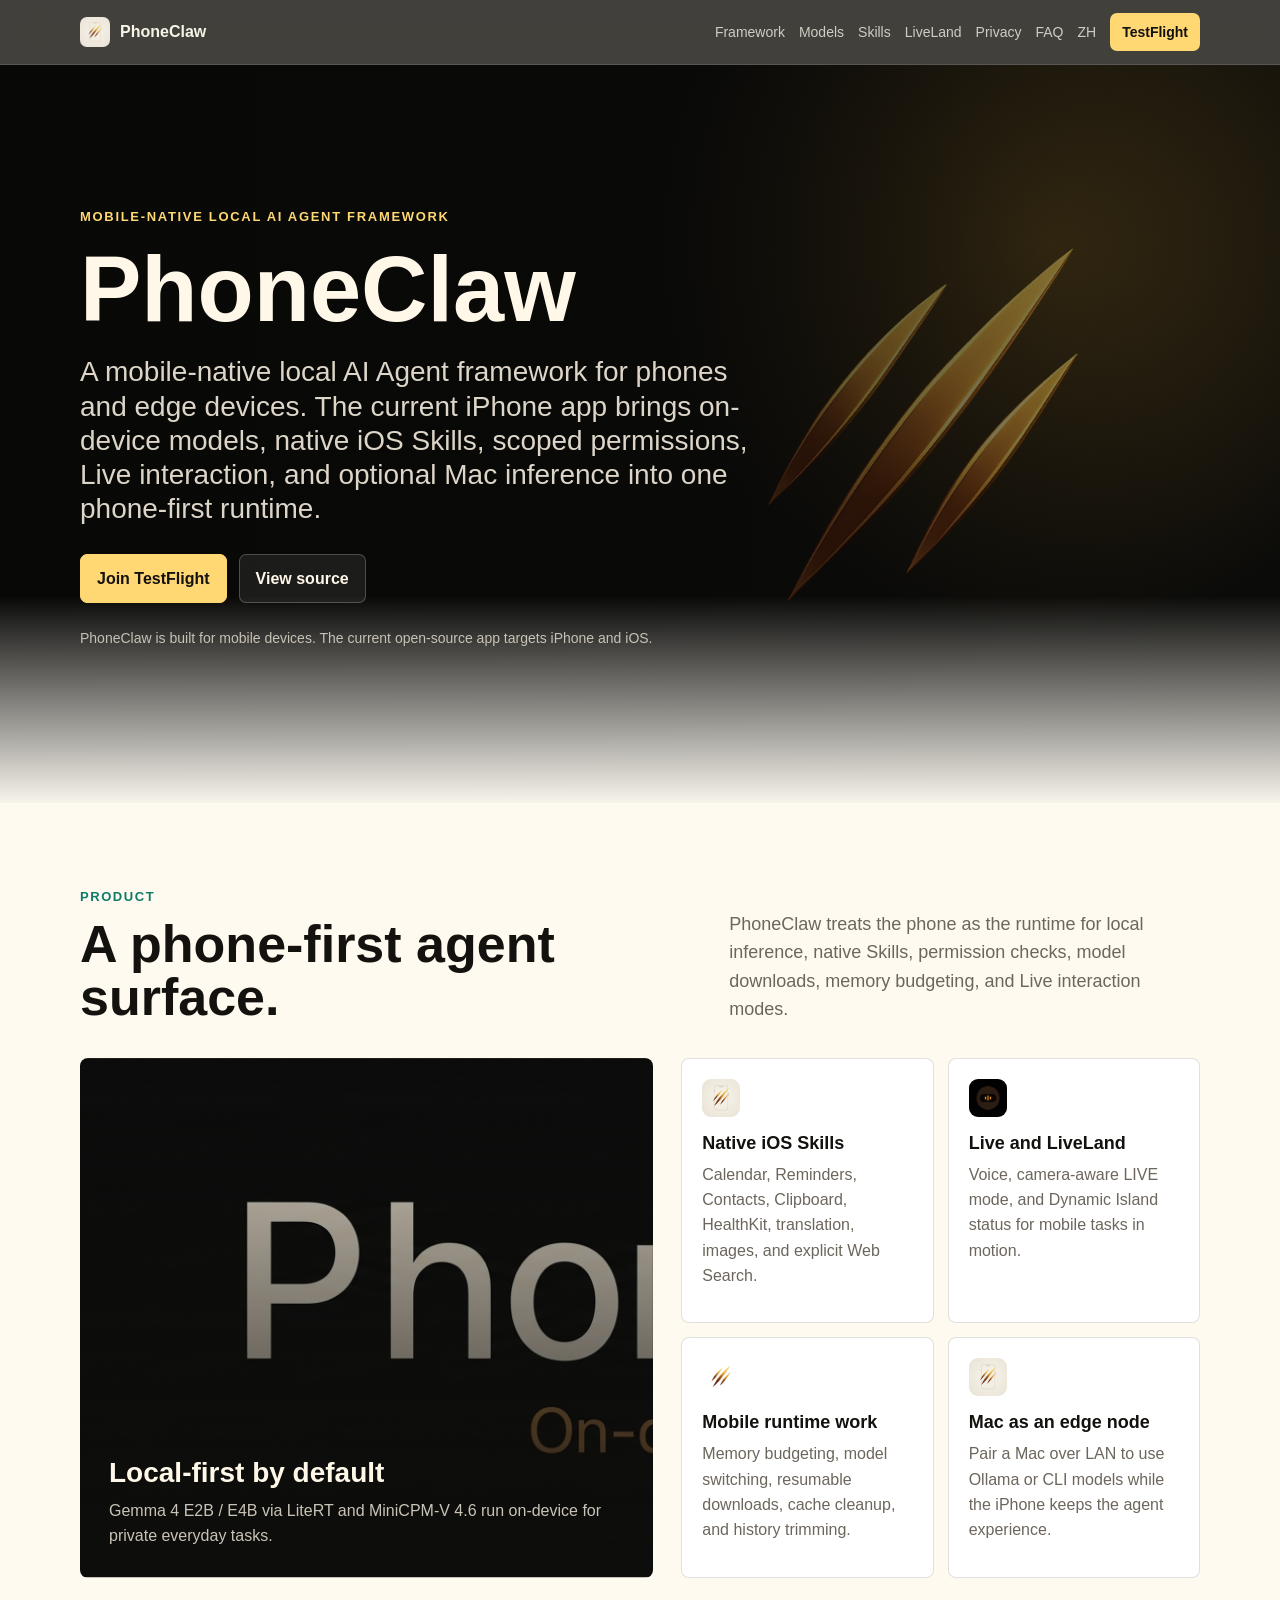
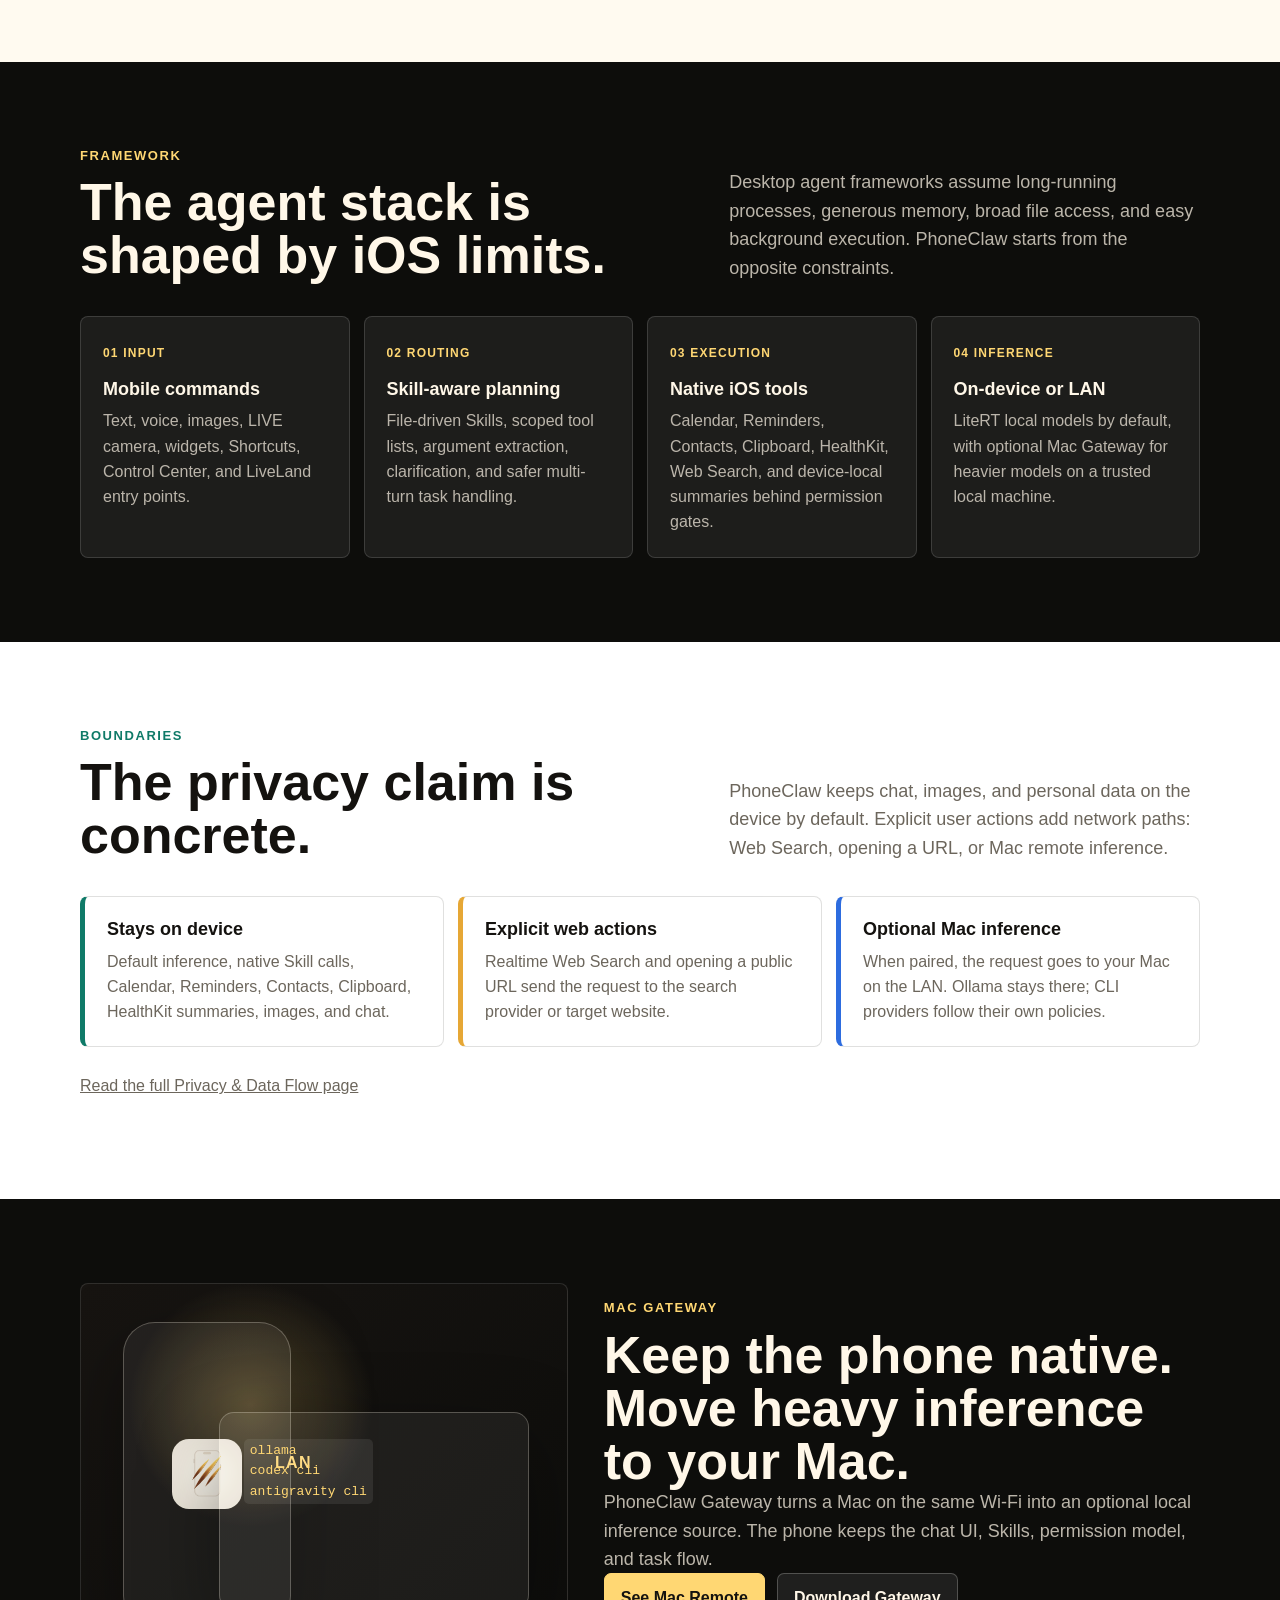
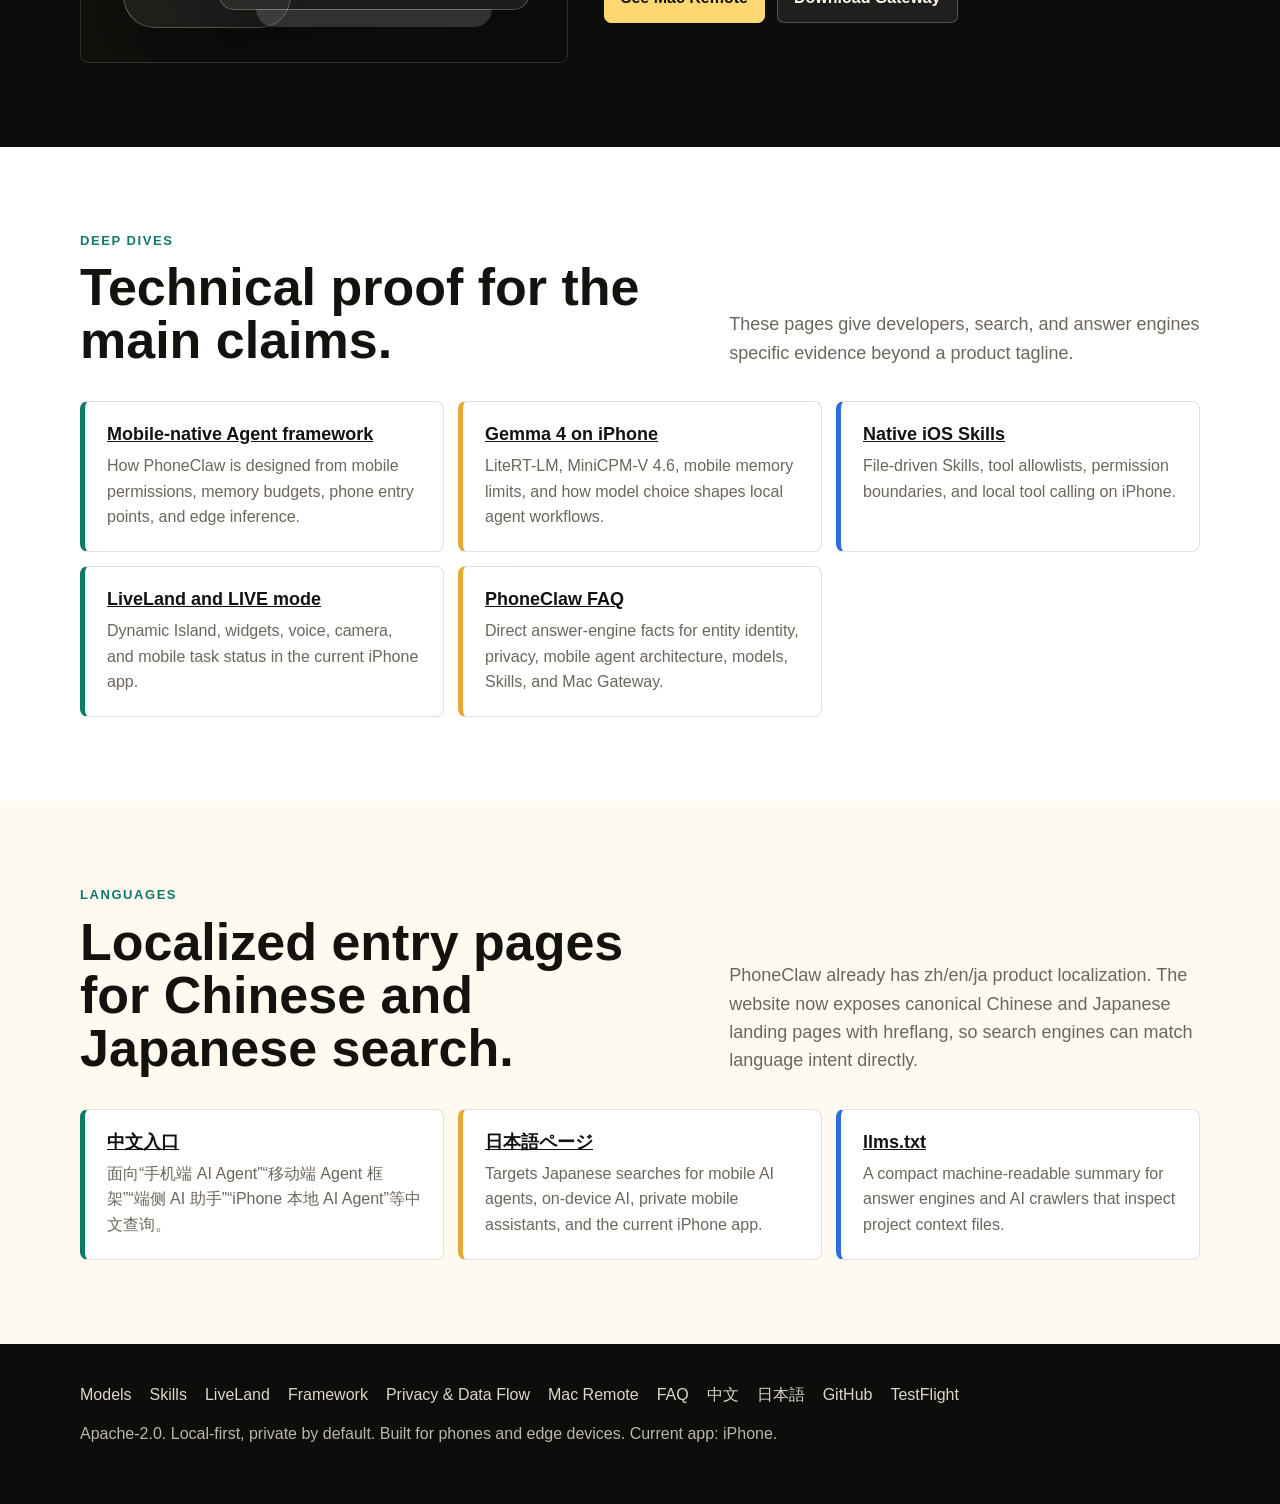
==== commit a7145540: "Align SEO copy with mobile framework positioning" ====
--- a/site/index.html
+++ b/site/index.html
@@ -3,8 +3,8 @@
 <head>
 <meta charset="utf-8">
 <meta name="viewport" content="width=device-width, initial-scale=1">
-<title>PhoneClaw for iPhone - mobile-native local AI agent framework</title>
-<meta name="description" content="PhoneClaw is a mobile-native local AI agent and agent framework for iPhone. It runs Gemma 4 E2B / E4B via LiteRT and MiniCPM-V 4.6 on-device, calls native iOS Skills, and supports optional Mac Gateway remote inference.">
+<title>PhoneClaw - mobile-native local AI agent framework for phones</title>
+<meta name="description" content="PhoneClaw is a mobile-native local AI agent framework for phones and edge devices. The current iPhone app runs Gemma 4 E2B / E4B via LiteRT and MiniCPM-V 4.6 on-device, calls native iOS Skills, and supports optional Mac Gateway remote inference.">
 <meta name="robots" content="index,follow,max-image-preview:large">
 <link rel="canonical" href="https://kellyvv.github.io/PhoneClaw/">
 <link rel="alternate" hreflang="en" href="https://kellyvv.github.io/PhoneClaw/">
@@ -14,13 +14,13 @@
 
 <meta property="og:type" content="website">
 <meta property="og:site_name" content="PhoneClaw">
-<meta property="og:title" content="PhoneClaw for iPhone - mobile-native local AI agent framework">
-<meta property="og:description" content="A local-first iPhone Agent and mobile-native agent framework for on-device inference, native iOS Skills, Live / LiveLand interaction, and optional Mac Gateway remote inference.">
+<meta property="og:title" content="PhoneClaw - mobile-native local AI agent framework for phones">
+<meta property="og:description" content="A local-first mobile Agent framework for phones and edge devices. The current iPhone app supports on-device inference, native iOS Skills, Live / LiveLand interaction, and optional Mac Gateway remote inference.">
 <meta property="og:url" content="https://kellyvv.github.io/PhoneClaw/">
 <meta property="og:image" content="https://kellyvv.github.io/PhoneClaw/assets/banner.jpg">
 <meta name="twitter:card" content="summary_large_image">
-<meta name="twitter:title" content="PhoneClaw for iPhone - mobile-native local AI agent">
-<meta name="twitter:description" content="A local-first iPhone Agent and mobile-native agent framework for on-device inference, native iOS Skills, and optional Mac Gateway remote inference.">
+<meta name="twitter:title" content="PhoneClaw - mobile-native local AI agent framework">
+<meta name="twitter:description" content="A local-first mobile Agent framework for phones with a current iPhone app, on-device inference, native iOS Skills, and optional Mac Gateway remote inference.">
 <meta name="twitter:image" content="https://kellyvv.github.io/PhoneClaw/assets/banner.jpg">
 
 <link rel="icon" href="assets/app-icon.png">
@@ -58,8 +58,8 @@
       "@type": "WebPage",
       "@id": "https://kellyvv.github.io/PhoneClaw/#webpage",
       "url": "https://kellyvv.github.io/PhoneClaw/",
-      "name": "PhoneClaw for iPhone - mobile-native local AI agent framework",
-      "description": "PhoneClaw is a mobile-native local AI agent and agent framework for iPhone. It runs Gemma 4 E2B / E4B via LiteRT and MiniCPM-V 4.6 on-device, calls native iOS Skills, and supports optional Mac Gateway remote inference.",
+      "name": "PhoneClaw - mobile-native local AI agent framework for phones",
+      "description": "PhoneClaw is a mobile-native local AI agent framework for phones and edge devices. The current iPhone app runs Gemma 4 E2B / E4B via LiteRT and MiniCPM-V 4.6 on-device, calls native iOS Skills, and supports optional Mac Gateway remote inference.",
       "isPartOf": {
         "@id": "https://kellyvv.github.io/PhoneClaw/#website"
       },
@@ -79,13 +79,13 @@
       "applicationCategory": "ProductivityApplication",
       "applicationSubCategory": "Mobile AI agent framework",
       "operatingSystem": "iOS 17+",
-      "description": "PhoneClaw is a mobile-native local AI agent and agent framework for iPhone. It runs inference and native iOS Skills on-device using Gemma 4 E2B / E4B via LiteRT and MiniCPM-V 4.6, with a fully offline local mode.",
+      "description": "PhoneClaw is a mobile-native local AI agent framework for phones and edge devices. The current iPhone app runs inference and native iOS Skills on-device using Gemma 4 E2B / E4B via LiteRT and MiniCPM-V 4.6, with a fully offline local mode.",
       "url": "https://kellyvv.github.io/PhoneClaw/",
       "downloadUrl": "https://testflight.apple.com/join/YuUSwq78",
       "softwareHelp": "https://github.com/kellyvv/PhoneClaw",
       "image": "https://kellyvv.github.io/PhoneClaw/assets/banner.jpg",
       "isAccessibleForFree": true,
-      "keywords": "PhoneClaw for iPhone, iPhone AI agent, local iPhone AI agent, on-device AI agent for iPhone, mobile-native agent framework, mobile agent framework, private AI assistant for iPhone, local AI assistant iPhone, Gemma 4 on iPhone, LiteRT-LM iPhone, MiniCPM-V iPhone, native iOS Skills, HealthKit AI assistant, Ollama iPhone agent, Mac Gateway remote inference",
+      "keywords": "PhoneClaw, mobile-native agent framework, mobile AI agent framework, phone AI agent, on-device AI agent for phones, PhoneClaw for iPhone, iPhone AI agent, local iPhone AI agent, private AI assistant for iPhone, Gemma 4 on iPhone, LiteRT-LM iPhone, MiniCPM-V iPhone, native iOS Skills, HealthKit AI assistant, Ollama iPhone agent, Mac Gateway remote inference",
       "offers": {
         "@type": "Offer",
         "price": "0",
@@ -136,13 +136,13 @@
   <div class="wrap">
     <div class="hero-content">
       <p class="eyebrow">Mobile-native local AI agent framework</p>
-      <h1>PhoneClaw for iPhone</h1>
-      <p class="lede">An iPhone Agent built for real mobile constraints: on-device models, native iOS Skills, scoped permissions, Live interaction, and optional Mac inference when the phone should stay light.</p>
+      <h1>PhoneClaw</h1>
+      <p class="lede">A mobile-native local AI Agent framework for phones and edge devices. The current iPhone app brings on-device models, native iOS Skills, scoped permissions, Live interaction, and optional Mac inference into one phone-first runtime.</p>
       <div class="hero-actions">
         <a class="button primary" href="https://testflight.apple.com/join/YuUSwq78">Join TestFlight</a>
         <a class="button" href="https://github.com/kellyvv/PhoneClaw">View source</a>
       </div>
-      <p class="disamb">This is PhoneClaw for iPhone, the iOS on-device agent project.</p>
+      <p class="disamb">PhoneClaw is built for mobile devices. The current open-source app targets iPhone and iOS.</p>
     </div>
   </div>
 </header>
@@ -155,7 +155,7 @@
           <p class="section-kicker">Product</p>
           <h2>A phone-first agent surface.</h2>
         </div>
-        <p class="section-copy">PhoneClaw treats the iPhone as the runtime for local inference, native Skills, permission checks, model downloads, memory budgeting, and Live interaction modes.</p>
+        <p class="section-copy">PhoneClaw treats the phone as the runtime for local inference, native Skills, permission checks, model downloads, memory budgeting, and Live interaction modes.</p>
       </div>
 
       <div class="product-grid">
@@ -232,15 +232,15 @@
           <p class="section-kicker">Boundaries</p>
           <h2>The privacy claim is concrete.</h2>
         </div>
-        <p class="section-copy">PhoneClaw keeps chat, images, and personal data on iPhone by default. Explicit user actions add network paths: Web Search, opening a URL, or Mac remote inference.</p>
+        <p class="section-copy">PhoneClaw keeps chat, images, and personal data on the device by default. Explicit user actions add network paths: Web Search, opening a URL, or Mac remote inference.</p>
       </div>
       <div class="flow">
         <article class="data-row">
-          <h3>Stays on iPhone</h3>
+          <h3>Stays on device</h3>
           <p>Default inference, native Skill calls, Calendar, Reminders, Contacts, Clipboard, HealthKit summaries, images, and chat.</p>
         </article>
         <article class="data-row warn">
-          <h3>Leaves only when asked</h3>
+          <h3>Explicit web actions</h3>
           <p>Realtime Web Search and opening a public URL send the request to the search provider or target website.</p>
         </article>
         <article class="data-row remote">
@@ -262,7 +262,7 @@
       <div>
         <p class="section-kicker">Mac Gateway</p>
         <h2>Keep the phone native. Move heavy inference to your Mac.</h2>
-        <p class="section-copy">PhoneClaw Gateway turns a Mac on the same Wi-Fi into an optional local inference source. The iPhone still owns the chat UI, Skills, permission model, and task flow.</p>
+        <p class="section-copy">PhoneClaw Gateway turns a Mac on the same Wi-Fi into an optional local inference source. The phone keeps the chat UI, Skills, permission model, and task flow.</p>
         <div class="hero-actions">
           <a class="button primary" href="mac-remote/">See Mac Remote</a>
           <a class="button" href="https://github.com/kellyvv/PhoneClaw/releases/download/mac-gateway-v0.1.1/PhoneClawGateway-macOS-v0.1.1.zip">Download Gateway</a>
@@ -278,12 +278,12 @@
           <p class="section-kicker">Deep dives</p>
           <h2>Technical proof for the main claims.</h2>
         </div>
-        <p class="section-copy">These pages are written for developers, search, and answer engines that need specific evidence instead of a product tagline.</p>
+        <p class="section-copy">These pages give developers, search, and answer engines specific evidence beyond a product tagline.</p>
       </div>
       <div class="flow">
         <article class="data-row">
           <h3><a href="mobile-agent-framework/">Mobile-native Agent framework</a></h3>
-          <p>Why PhoneClaw is designed from iOS permissions, memory, mobile entry points, and edge inference rather than copied from desktop Agent stacks.</p>
+          <p>How PhoneClaw is designed from mobile permissions, memory budgets, phone entry points, and edge inference.</p>
         </article>
         <article class="data-row warn">
           <h3><a href="on-device-gemma/">Gemma 4 on iPhone</a></h3>
@@ -295,7 +295,7 @@
         </article>
         <article class="data-row">
           <h3><a href="liveland/">LiveLand and LIVE mode</a></h3>
-          <p>Dynamic Island, widgets, voice, camera, and mobile task status for an iPhone-native agent.</p>
+          <p>Dynamic Island, widgets, voice, camera, and mobile task status in the current iPhone app.</p>
         </article>
         <article class="data-row warn">
           <h3><a href="faq/">PhoneClaw FAQ</a></h3>
@@ -317,11 +317,11 @@
       <div class="flow">
         <article class="data-row">
           <h3><a href="zh/">中文入口</a></h3>
-          <p>面向“iPhone 本地 AI Agent”“移动端 Agent 框架”“端侧 AI 助手”等中文查询。</p>
+          <p>面向“手机端 AI Agent”“移动端 Agent 框架”“端侧 AI 助手”“iPhone 本地 AI Agent”等中文查询。</p>
         </article>
         <article class="data-row warn">
           <h3><a href="ja/">日本語ページ</a></h3>
-          <p>Targets Japanese searches for local iPhone AI agents, on-device AI, and private mobile assistants.</p>
+          <p>Targets Japanese searches for mobile AI agents, on-device AI, private mobile assistants, and the current iPhone app.</p>
         </article>
         <article class="data-row remote">
           <h3><a href="llms.txt">llms.txt</a></h3>
@@ -347,7 +347,7 @@
       <a href="https://github.com/kellyvv/PhoneClaw">GitHub</a>
       <a href="https://testflight.apple.com/join/YuUSwq78">TestFlight</a>
     </div>
-    <p>Apache-2.0. Local-first, private by default. Built for iPhone and edge devices.</p>
+    <p>Apache-2.0. Local-first, private by default. Built for phones and edge devices. Current app: iPhone.</p>
   </div>
 </footer>
 
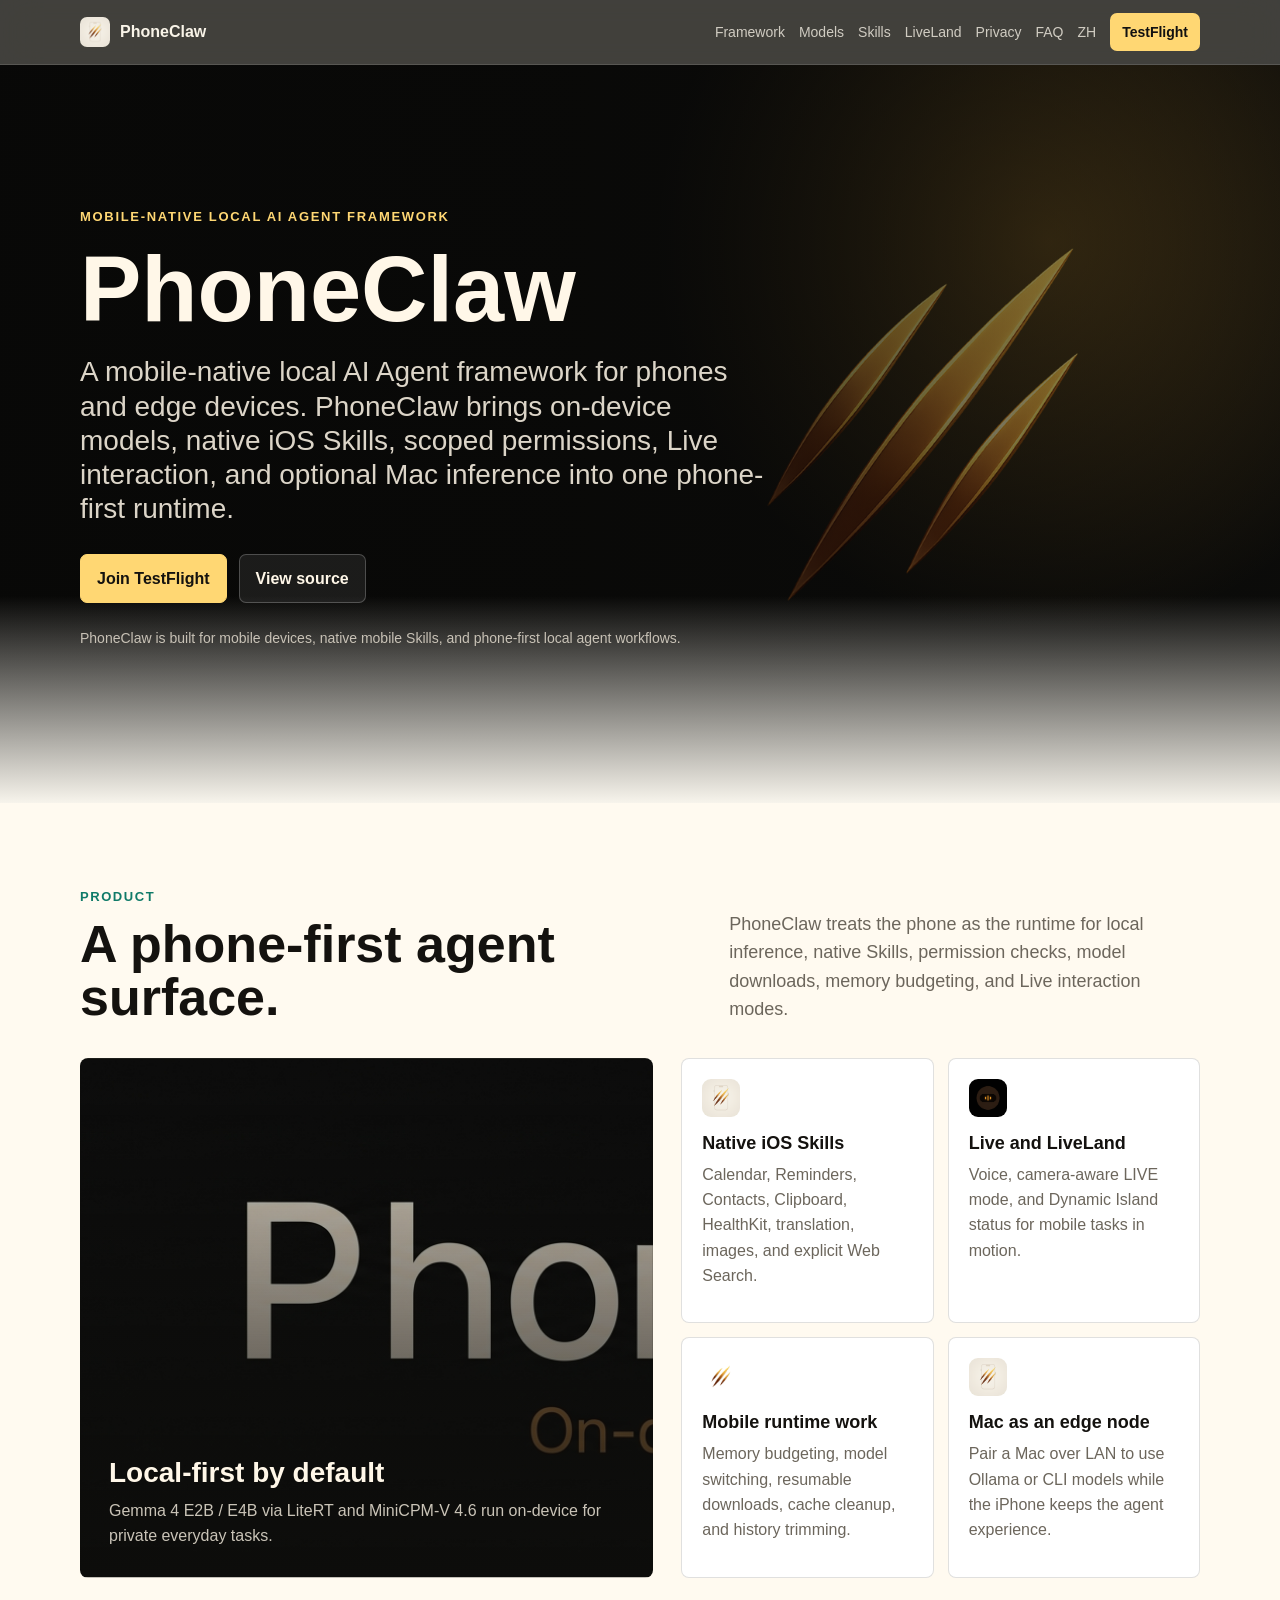
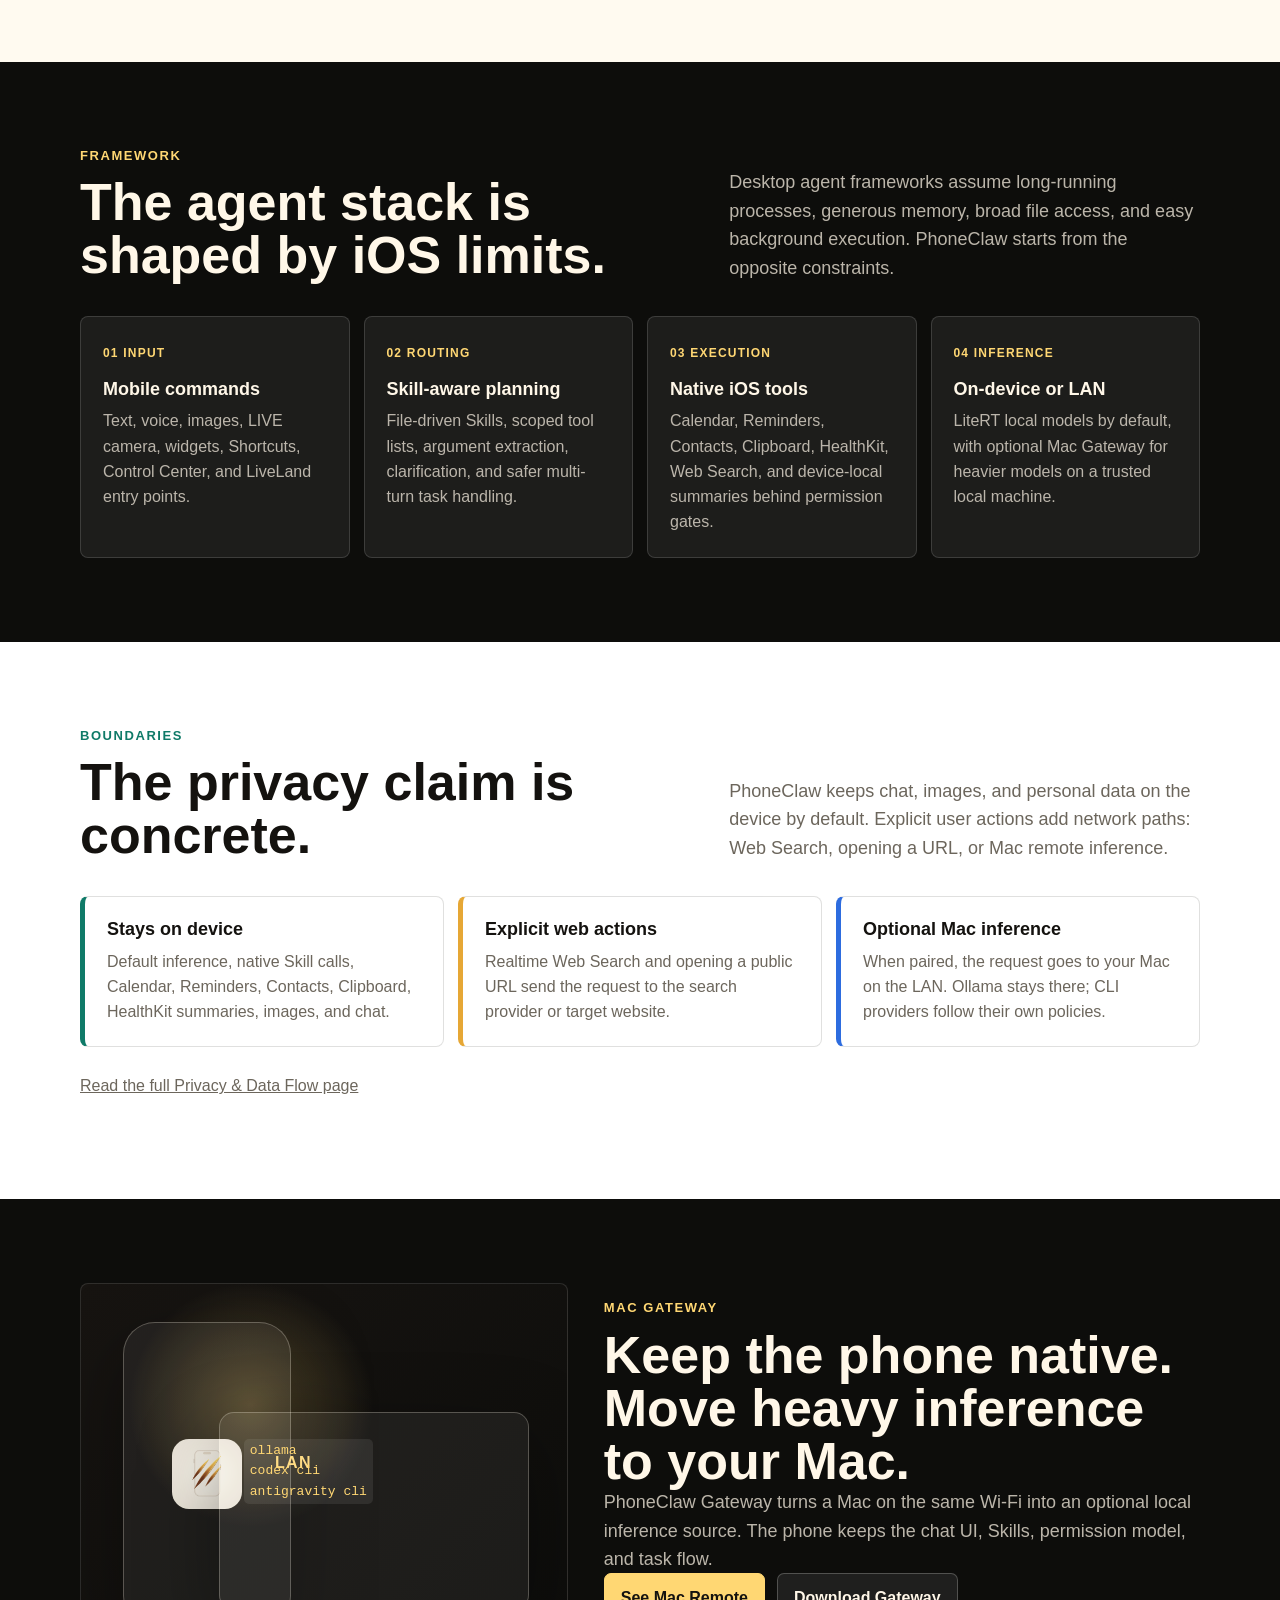
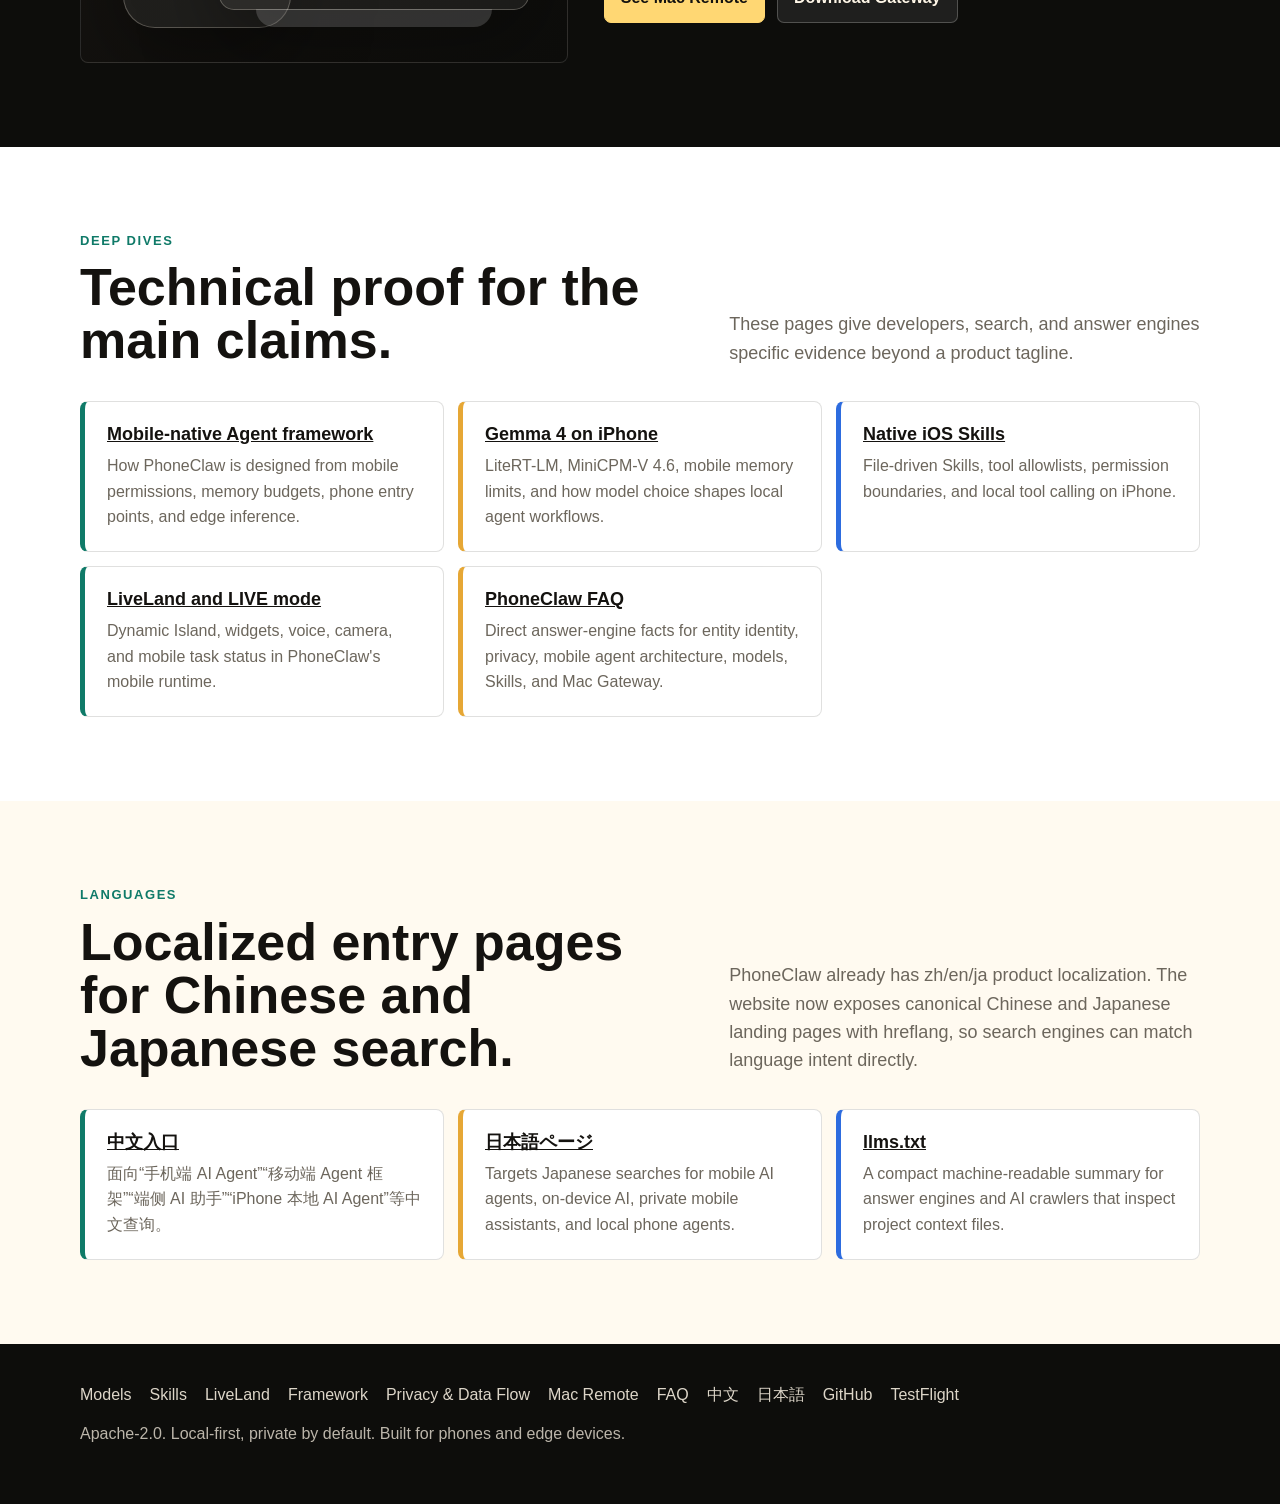
==== commit 8d932ccc: "Refine mobile framework SEO positioning" ====
--- a/site/index.html
+++ b/site/index.html
@@ -4,7 +4,7 @@
 <meta charset="utf-8">
 <meta name="viewport" content="width=device-width, initial-scale=1">
 <title>PhoneClaw - mobile-native local AI agent framework for phones</title>
-<meta name="description" content="PhoneClaw is a mobile-native local AI agent framework for phones and edge devices. The current iPhone app runs Gemma 4 E2B / E4B via LiteRT and MiniCPM-V 4.6 on-device, calls native iOS Skills, and supports optional Mac Gateway remote inference.">
+<meta name="description" content="PhoneClaw is a mobile-native local AI agent framework for phones and edge devices. Its iOS runtime runs Gemma 4 E2B / E4B via LiteRT and MiniCPM-V 4.6 on-device, calls native iOS Skills, and supports optional Mac Gateway remote inference.">
 <meta name="robots" content="index,follow,max-image-preview:large">
 <link rel="canonical" href="https://kellyvv.github.io/PhoneClaw/">
 <link rel="alternate" hreflang="en" href="https://kellyvv.github.io/PhoneClaw/">
@@ -15,12 +15,12 @@
 <meta property="og:type" content="website">
 <meta property="og:site_name" content="PhoneClaw">
 <meta property="og:title" content="PhoneClaw - mobile-native local AI agent framework for phones">
-<meta property="og:description" content="A local-first mobile Agent framework for phones and edge devices. The current iPhone app supports on-device inference, native iOS Skills, Live / LiveLand interaction, and optional Mac Gateway remote inference.">
+<meta property="og:description" content="A local-first mobile Agent framework for phones and edge devices with on-device inference, native iOS Skills, Live / LiveLand interaction, and optional Mac Gateway remote inference.">
 <meta property="og:url" content="https://kellyvv.github.io/PhoneClaw/">
 <meta property="og:image" content="https://kellyvv.github.io/PhoneClaw/assets/banner.jpg">
 <meta name="twitter:card" content="summary_large_image">
 <meta name="twitter:title" content="PhoneClaw - mobile-native local AI agent framework">
-<meta name="twitter:description" content="A local-first mobile Agent framework for phones with a current iPhone app, on-device inference, native iOS Skills, and optional Mac Gateway remote inference.">
+<meta name="twitter:description" content="A local-first mobile Agent framework for phones with on-device inference, native iOS Skills, and optional Mac Gateway remote inference.">
 <meta name="twitter:image" content="https://kellyvv.github.io/PhoneClaw/assets/banner.jpg">
 
 <link rel="icon" href="assets/app-icon.png">
@@ -59,7 +59,7 @@
       "@id": "https://kellyvv.github.io/PhoneClaw/#webpage",
       "url": "https://kellyvv.github.io/PhoneClaw/",
       "name": "PhoneClaw - mobile-native local AI agent framework for phones",
-      "description": "PhoneClaw is a mobile-native local AI agent framework for phones and edge devices. The current iPhone app runs Gemma 4 E2B / E4B via LiteRT and MiniCPM-V 4.6 on-device, calls native iOS Skills, and supports optional Mac Gateway remote inference.",
+      "description": "PhoneClaw is a mobile-native local AI agent framework for phones and edge devices. Its iOS runtime runs Gemma 4 E2B / E4B via LiteRT and MiniCPM-V 4.6 on-device, calls native iOS Skills, and supports optional Mac Gateway remote inference.",
       "isPartOf": {
         "@id": "https://kellyvv.github.io/PhoneClaw/#website"
       },
@@ -79,7 +79,7 @@
       "applicationCategory": "ProductivityApplication",
       "applicationSubCategory": "Mobile AI agent framework",
       "operatingSystem": "iOS 17+",
-      "description": "PhoneClaw is a mobile-native local AI agent framework for phones and edge devices. The current iPhone app runs inference and native iOS Skills on-device using Gemma 4 E2B / E4B via LiteRT and MiniCPM-V 4.6, with a fully offline local mode.",
+      "description": "PhoneClaw is a mobile-native local AI agent framework for phones and edge devices. Its iOS runtime runs inference and native iOS Skills on-device using Gemma 4 E2B / E4B via LiteRT and MiniCPM-V 4.6, with a fully offline local mode.",
       "url": "https://kellyvv.github.io/PhoneClaw/",
       "downloadUrl": "https://testflight.apple.com/join/YuUSwq78",
       "softwareHelp": "https://github.com/kellyvv/PhoneClaw",
@@ -137,12 +137,12 @@
     <div class="hero-content">
       <p class="eyebrow">Mobile-native local AI agent framework</p>
       <h1>PhoneClaw</h1>
-      <p class="lede">A mobile-native local AI Agent framework for phones and edge devices. The current iPhone app brings on-device models, native iOS Skills, scoped permissions, Live interaction, and optional Mac inference into one phone-first runtime.</p>
+      <p class="lede">A mobile-native local AI Agent framework for phones and edge devices. PhoneClaw brings on-device models, native iOS Skills, scoped permissions, Live interaction, and optional Mac inference into one phone-first runtime.</p>
       <div class="hero-actions">
         <a class="button primary" href="https://testflight.apple.com/join/YuUSwq78">Join TestFlight</a>
         <a class="button" href="https://github.com/kellyvv/PhoneClaw">View source</a>
       </div>
-      <p class="disamb">PhoneClaw is built for mobile devices. The current open-source app targets iPhone and iOS.</p>
+      <p class="disamb">PhoneClaw is built for mobile devices, native mobile Skills, and phone-first local agent workflows.</p>
     </div>
   </div>
 </header>
@@ -295,7 +295,7 @@
         </article>
         <article class="data-row">
           <h3><a href="liveland/">LiveLand and LIVE mode</a></h3>
-          <p>Dynamic Island, widgets, voice, camera, and mobile task status in the current iPhone app.</p>
+          <p>Dynamic Island, widgets, voice, camera, and mobile task status in PhoneClaw's mobile runtime.</p>
         </article>
         <article class="data-row warn">
           <h3><a href="faq/">PhoneClaw FAQ</a></h3>
@@ -321,7 +321,7 @@
         </article>
         <article class="data-row warn">
           <h3><a href="ja/">日本語ページ</a></h3>
-          <p>Targets Japanese searches for mobile AI agents, on-device AI, private mobile assistants, and the current iPhone app.</p>
+          <p>Targets Japanese searches for mobile AI agents, on-device AI, private mobile assistants, and local phone agents.</p>
         </article>
         <article class="data-row remote">
           <h3><a href="llms.txt">llms.txt</a></h3>
@@ -347,7 +347,7 @@
       <a href="https://github.com/kellyvv/PhoneClaw">GitHub</a>
       <a href="https://testflight.apple.com/join/YuUSwq78">TestFlight</a>
     </div>
-    <p>Apache-2.0. Local-first, private by default. Built for phones and edge devices. Current app: iPhone.</p>
+    <p>Apache-2.0. Local-first, private by default. Built for phones and edge devices.</p>
   </div>
 </footer>
 
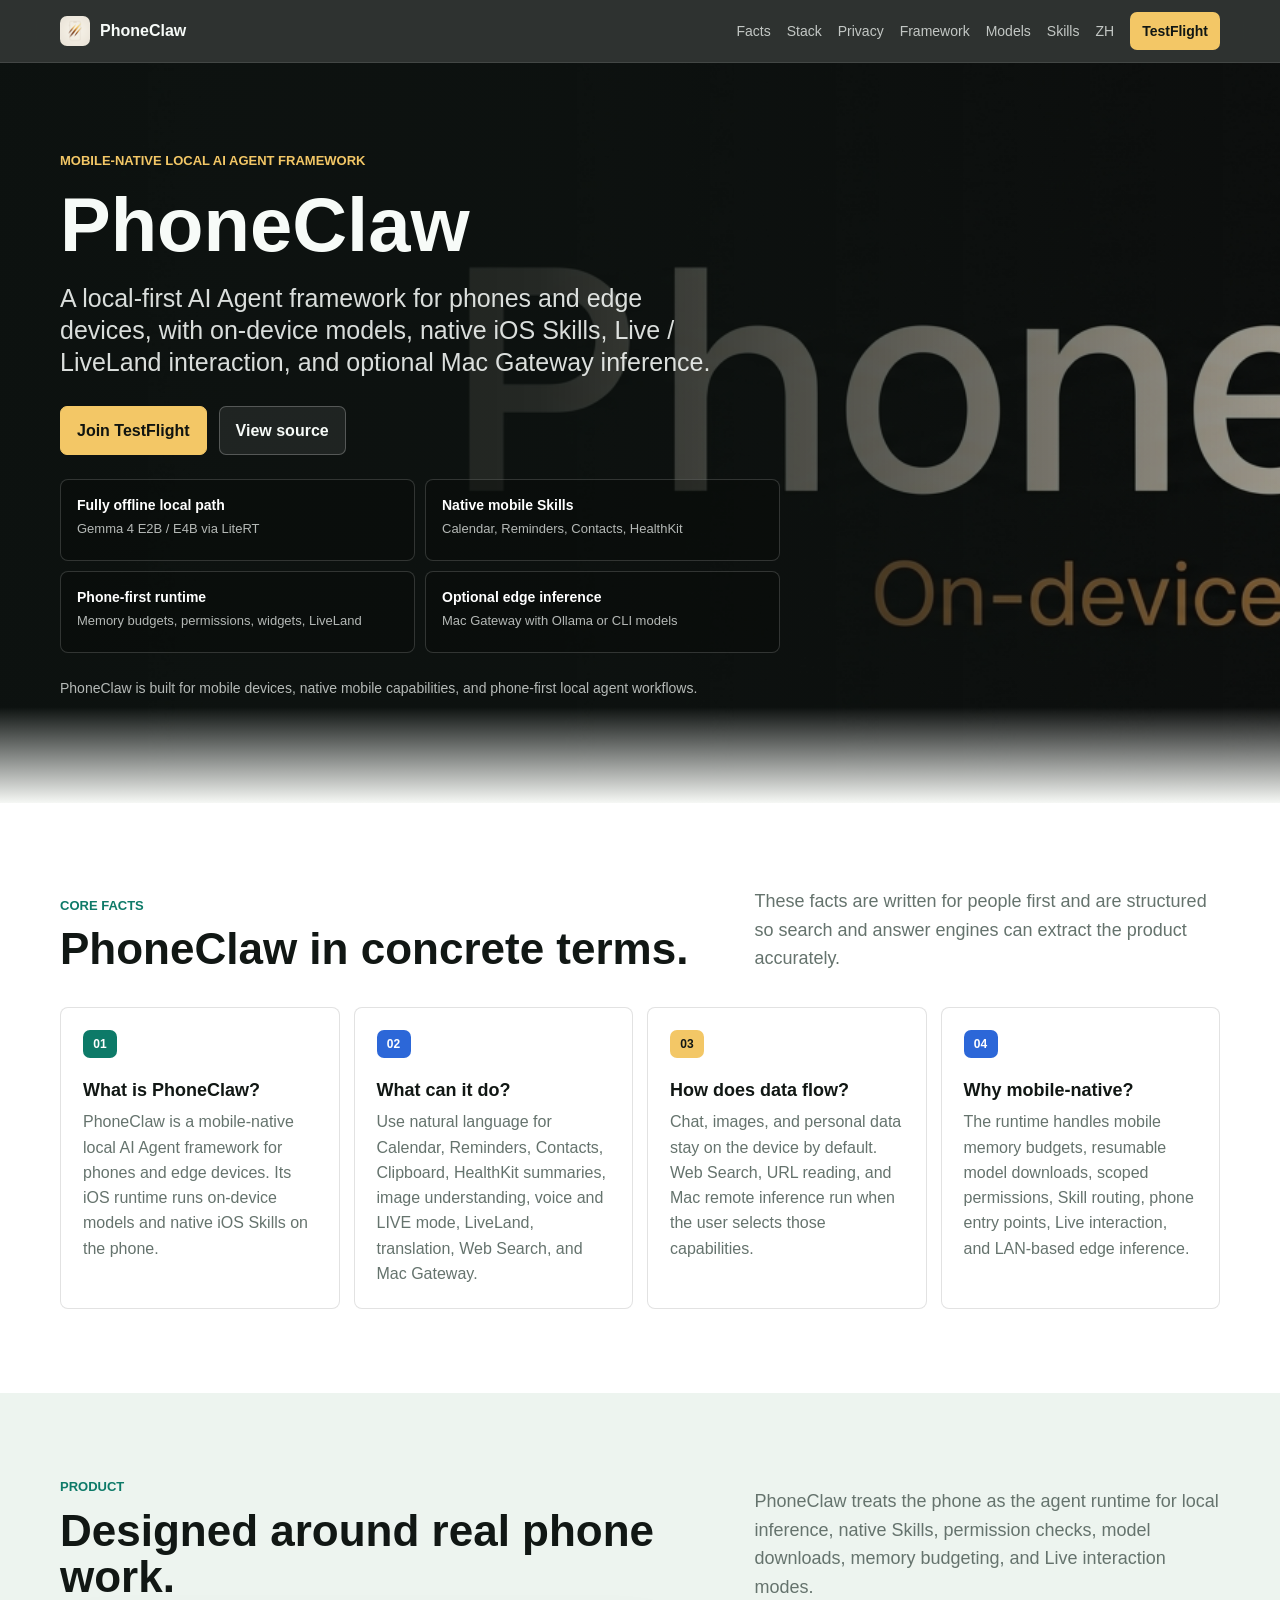
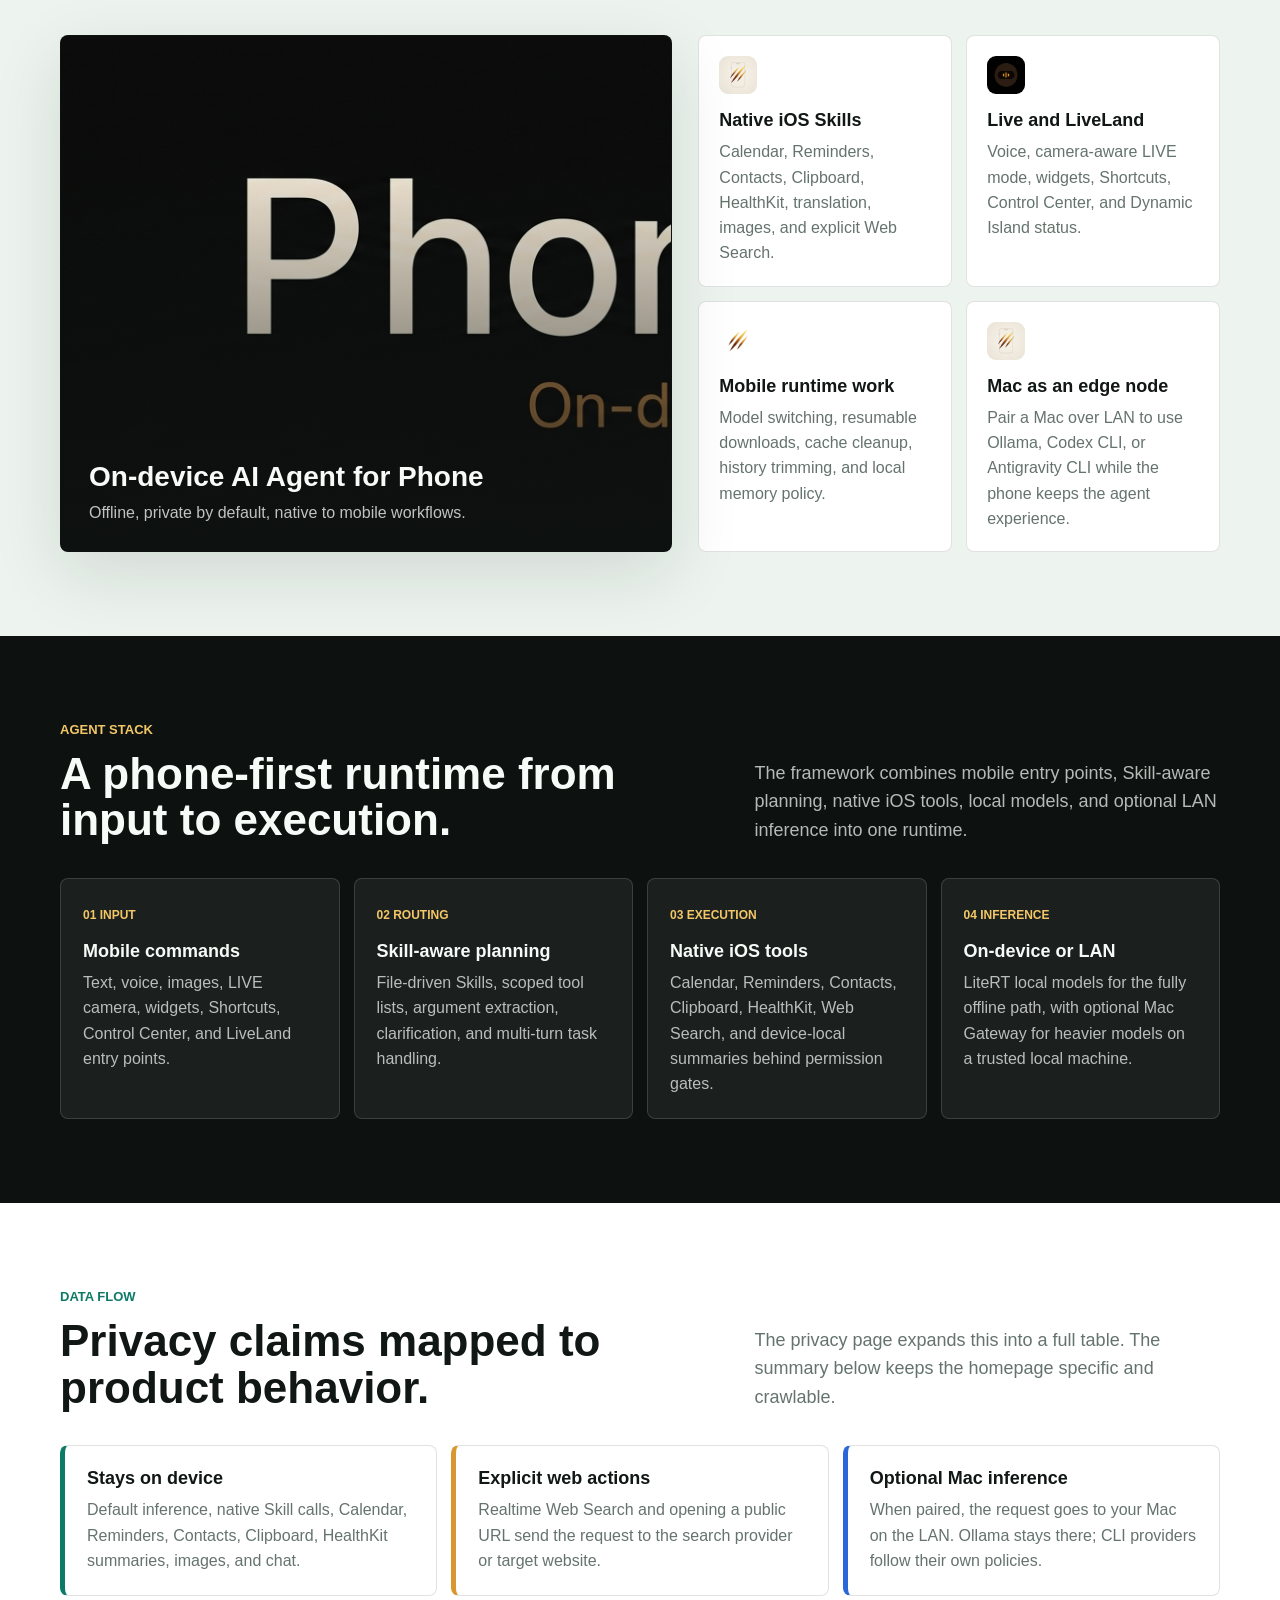
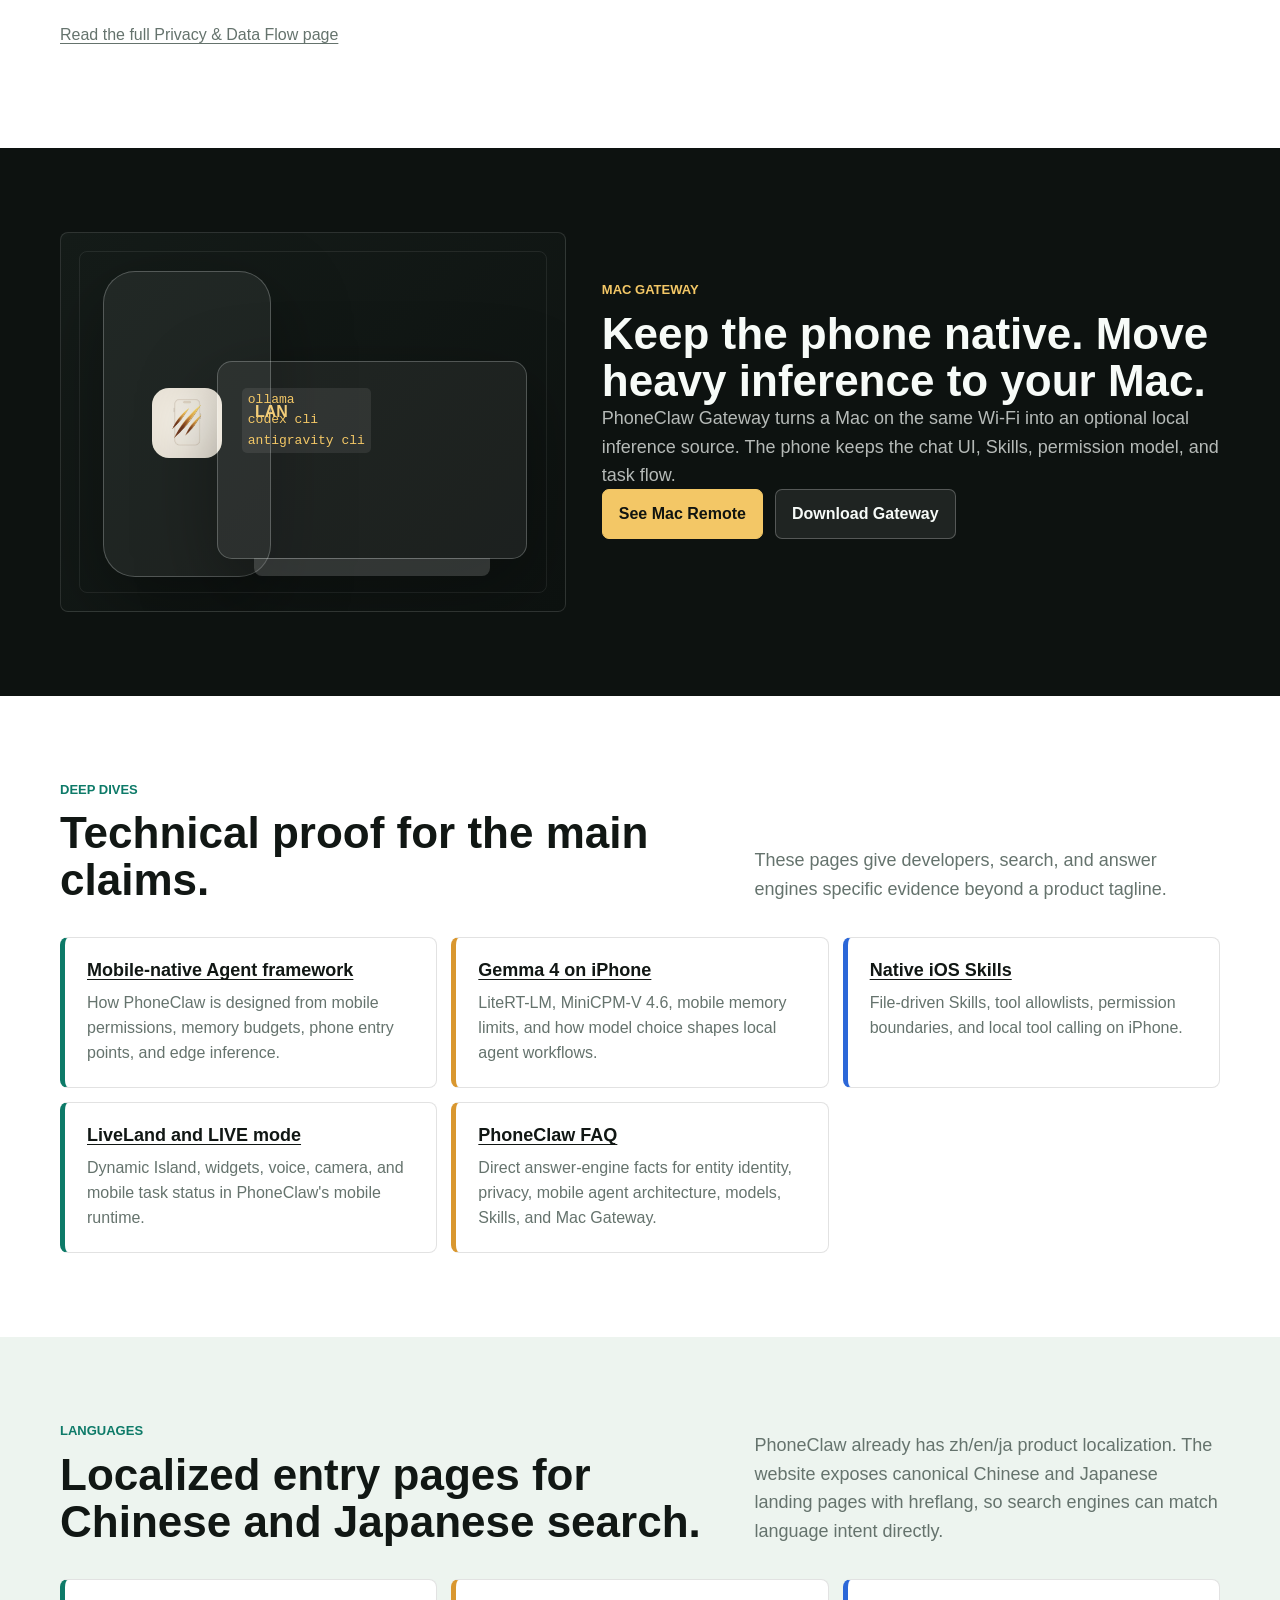
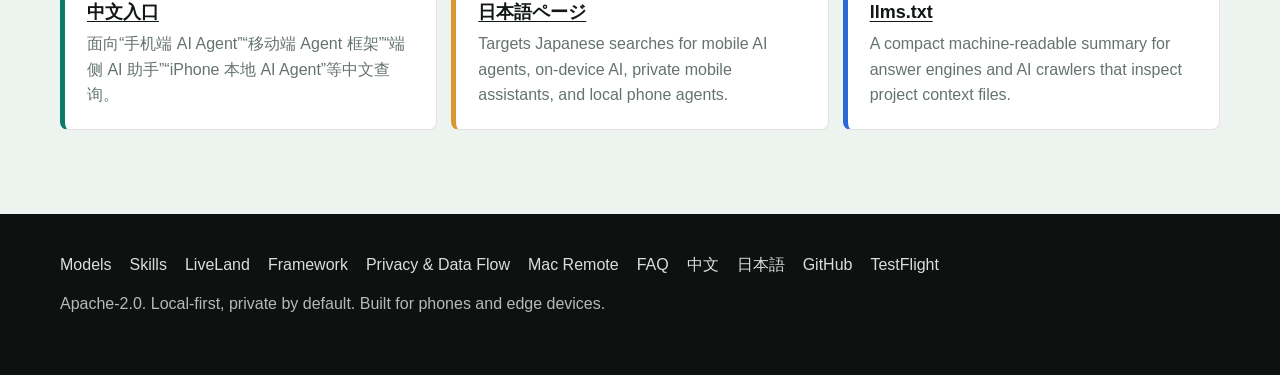
==== commit c99c96e3: "Improve website UI and crawlable content" ====
--- a/site/index.html
+++ b/site/index.html
@@ -60,6 +60,8 @@
       "url": "https://kellyvv.github.io/PhoneClaw/",
       "name": "PhoneClaw - mobile-native local AI agent framework for phones",
       "description": "PhoneClaw is a mobile-native local AI agent framework for phones and edge devices. Its iOS runtime runs Gemma 4 E2B / E4B via LiteRT and MiniCPM-V 4.6 on-device, calls native iOS Skills, and supports optional Mac Gateway remote inference.",
+      "inLanguage": "en",
+      "dateModified": "2026-07-02",
       "isPartOf": {
         "@id": "https://kellyvv.github.io/PhoneClaw/#website"
       },
@@ -120,12 +122,12 @@
   <div class="wrap">
     <a class="brand" href="./"><img src="assets/app-icon.png" alt="">PhoneClaw</a>
     <div class="nav-links">
+      <a href="#facts">Facts</a>
+      <a href="#stack">Stack</a>
+      <a href="privacy/">Privacy</a>
       <a href="mobile-agent-framework/">Framework</a>
       <a href="on-device-gemma/">Models</a>
       <a href="skills/">Skills</a>
-      <a href="liveland/">LiveLand</a>
-      <a href="privacy/">Privacy</a>
-      <a href="faq/">FAQ</a>
       <a href="zh/">ZH</a>
       <a class="nav-cta" href="https://testflight.apple.com/join/YuUSwq78">TestFlight</a>
     </div>
@@ -133,38 +135,80 @@
 </nav>
 
 <header class="hero">
+  <div class="hero-scrim"></div>
   <div class="wrap">
     <div class="hero-content">
       <p class="eyebrow">Mobile-native local AI agent framework</p>
       <h1>PhoneClaw</h1>
-      <p class="lede">A mobile-native local AI Agent framework for phones and edge devices. PhoneClaw brings on-device models, native iOS Skills, scoped permissions, Live interaction, and optional Mac inference into one phone-first runtime.</p>
+      <p class="lede">A local-first AI Agent framework for phones and edge devices, with on-device models, native iOS Skills, Live / LiveLand interaction, and optional Mac Gateway inference.</p>
       <div class="hero-actions">
         <a class="button primary" href="https://testflight.apple.com/join/YuUSwq78">Join TestFlight</a>
         <a class="button" href="https://github.com/kellyvv/PhoneClaw">View source</a>
       </div>
-      <p class="disamb">PhoneClaw is built for mobile devices, native mobile Skills, and phone-first local agent workflows.</p>
+      <ul class="hero-proof" aria-label="PhoneClaw core facts">
+        <li><strong>Fully offline local path</strong><span>Gemma 4 E2B / E4B via LiteRT</span></li>
+        <li><strong>Native mobile Skills</strong><span>Calendar, Reminders, Contacts, HealthKit</span></li>
+        <li><strong>Phone-first runtime</strong><span>Memory budgets, permissions, widgets, LiveLand</span></li>
+        <li><strong>Optional edge inference</strong><span>Mac Gateway with Ollama or CLI models</span></li>
+      </ul>
+      <p class="disamb">PhoneClaw is built for mobile devices, native mobile capabilities, and phone-first local agent workflows.</p>
     </div>
   </div>
 </header>
 
 <main>
+  <section id="facts" class="band white">
+    <div class="wrap">
+      <div class="section-head">
+        <div>
+          <p class="section-kicker">Core facts</p>
+          <h2>PhoneClaw in concrete terms.</h2>
+        </div>
+        <p class="section-copy">These facts are written for people first and are structured so search and answer engines can extract the product accurately.</p>
+      </div>
+      <div class="fact-grid">
+        <article class="fact-card">
+          <span class="card-mark">01</span>
+          <h3>What is PhoneClaw?</h3>
+          <p>PhoneClaw is a mobile-native local AI Agent framework for phones and edge devices. Its iOS runtime runs on-device models and native iOS Skills on the phone.</p>
+        </article>
+        <article class="fact-card">
+          <span class="card-mark">02</span>
+          <h3>What can it do?</h3>
+          <p>Use natural language for Calendar, Reminders, Contacts, Clipboard, HealthKit summaries, image understanding, voice and LIVE mode, LiveLand, translation, Web Search, and Mac Gateway.</p>
+        </article>
+        <article class="fact-card">
+          <span class="card-mark">03</span>
+          <h3>How does data flow?</h3>
+          <p>Chat, images, and personal data stay on the device by default. Web Search, URL reading, and Mac remote inference run when the user selects those capabilities.</p>
+        </article>
+        <article class="fact-card">
+          <span class="card-mark">04</span>
+          <h3>Why mobile-native?</h3>
+          <p>The runtime handles mobile memory budgets, resumable model downloads, scoped permissions, Skill routing, phone entry points, Live interaction, and LAN-based edge inference.</p>
+        </article>
+      </div>
+    </div>
+  </section>
+
   <section class="band light">
     <div class="wrap">
       <div class="section-head">
         <div>
           <p class="section-kicker">Product</p>
-          <h2>A phone-first agent surface.</h2>
-        </div>
-        <p class="section-copy">PhoneClaw treats the phone as the runtime for local inference, native Skills, permission checks, model downloads, memory budgeting, and Live interaction modes.</p>
+          <h2>Designed around real phone work.</h2>
+        </div>
+        <p class="section-copy">PhoneClaw treats the phone as the agent runtime for local inference, native Skills, permission checks, model downloads, memory budgeting, and Live interaction modes.</p>
       </div>
 
       <div class="product-grid">
-        <div class="showcase">
-          <div class="showcase-content">
-            <h3>Local-first by default</h3>
-            <p>Gemma 4 E2B / E4B via LiteRT and MiniCPM-V 4.6 run on-device for private everyday tasks.</p>
-          </div>
-        </div>
+        <figure class="showcase">
+          <img src="assets/banner.jpg" alt="PhoneClaw on-device AI Agent for phone banner">
+          <figcaption>
+            <strong>On-device AI Agent for Phone</strong>
+            <span>Offline, private by default, native to mobile workflows.</span>
+          </figcaption>
+        </figure>
         <div class="capability-grid">
           <article class="tile">
             <img src="assets/app-icon.png" alt="">
@@ -174,31 +218,31 @@
           <article class="tile">
             <img src="assets/liveland-launcher.png" alt="">
             <h3>Live and LiveLand</h3>
-            <p>Voice, camera-aware LIVE mode, and Dynamic Island status for mobile tasks in motion.</p>
+            <p>Voice, camera-aware LIVE mode, widgets, Shortcuts, Control Center, and Dynamic Island status.</p>
           </article>
           <article class="tile">
             <img src="assets/brand-mark.png" alt="">
             <h3>Mobile runtime work</h3>
-            <p>Memory budgeting, model switching, resumable downloads, cache cleanup, and history trimming.</p>
+            <p>Model switching, resumable downloads, cache cleanup, history trimming, and local memory policy.</p>
           </article>
           <article class="tile">
             <img src="assets/app-icon.png" alt="">
             <h3>Mac as an edge node</h3>
-            <p>Pair a Mac over LAN to use Ollama or CLI models while the iPhone keeps the agent experience.</p>
+            <p>Pair a Mac over LAN to use Ollama, Codex CLI, or Antigravity CLI while the phone keeps the agent experience.</p>
           </article>
         </div>
       </div>
     </div>
   </section>
 
-  <section id="framework" class="band dark">
-    <div class="wrap">
-      <div class="section-head">
-        <div>
-          <p class="section-kicker">Framework</p>
-          <h2>The agent stack is shaped by iOS limits.</h2>
-        </div>
-        <p class="section-copy">Desktop agent frameworks assume long-running processes, generous memory, broad file access, and easy background execution. PhoneClaw starts from the opposite constraints.</p>
+  <section id="stack" class="band dark">
+    <div class="wrap">
+      <div class="section-head">
+        <div>
+          <p class="section-kicker">Agent stack</p>
+          <h2>A phone-first runtime from input to execution.</h2>
+        </div>
+        <p class="section-copy">The framework combines mobile entry points, Skill-aware planning, native iOS tools, local models, and optional LAN inference into one runtime.</p>
       </div>
       <div class="stack">
         <article class="panel">
@@ -209,7 +253,7 @@
         <article class="panel">
           <span class="panel-label">02 Routing</span>
           <h3>Skill-aware planning</h3>
-          <p>File-driven Skills, scoped tool lists, argument extraction, clarification, and safer multi-turn task handling.</p>
+          <p>File-driven Skills, scoped tool lists, argument extraction, clarification, and multi-turn task handling.</p>
         </article>
         <article class="panel">
           <span class="panel-label">03 Execution</span>
@@ -219,7 +263,7 @@
         <article class="panel">
           <span class="panel-label">04 Inference</span>
           <h3>On-device or LAN</h3>
-          <p>LiteRT local models by default, with optional Mac Gateway for heavier models on a trusted local machine.</p>
+          <p>LiteRT local models for the fully offline path, with optional Mac Gateway for heavier models on a trusted local machine.</p>
         </article>
       </div>
     </div>
@@ -229,10 +273,10 @@
     <div class="wrap">
       <div class="section-head">
         <div>
-          <p class="section-kicker">Boundaries</p>
-          <h2>The privacy claim is concrete.</h2>
-        </div>
-        <p class="section-copy">PhoneClaw keeps chat, images, and personal data on the device by default. Explicit user actions add network paths: Web Search, opening a URL, or Mac remote inference.</p>
+          <p class="section-kicker">Data flow</p>
+          <h2>Privacy claims mapped to product behavior.</h2>
+        </div>
+        <p class="section-copy">The privacy page expands this into a full table. The summary below keeps the homepage specific and crawlable.</p>
       </div>
       <div class="flow">
         <article class="data-row">
@@ -312,7 +356,7 @@
           <p class="section-kicker">Languages</p>
           <h2>Localized entry pages for Chinese and Japanese search.</h2>
         </div>
-        <p class="section-copy">PhoneClaw already has zh/en/ja product localization. The website now exposes canonical Chinese and Japanese landing pages with hreflang, so search engines can match language intent directly.</p>
+        <p class="section-copy">PhoneClaw already has zh/en/ja product localization. The website exposes canonical Chinese and Japanese landing pages with hreflang, so search engines can match language intent directly.</p>
       </div>
       <div class="flow">
         <article class="data-row">
--- a/site/assets/style.css
+++ b/site/assets/style.css
@@ -1,17 +1,23 @@
 :root {
-  --ink: #14120f;
-  --paper: #f7f4ec;
-  --paper-2: #fffaf0;
-  --muted: #6c665c;
-  --line: rgba(20, 18, 15, 0.13);
+  --ink: #111714;
+  --ink-soft: #2f3a35;
+  --muted: #65736d;
+  --paper: #f6f8f5;
+  --paper-2: #edf4ef;
   --panel: #ffffff;
-  --night: #0d0d0b;
-  --night-2: #16130f;
-  --gold: #e6a735;
-  --gold-2: #ffd773;
-  --green: #0f7a68;
-  --blue: #2d6cdf;
-  --max: 1120px;
+  --line: rgba(17, 23, 20, 0.12);
+  --line-strong: rgba(17, 23, 20, 0.2);
+  --night: #0d1210;
+  --night-2: #151c19;
+  --cream: #fff8e7;
+  --green: #0d7a68;
+  --green-2: #0f9a7e;
+  --blue: #2c67d8;
+  --amber: #d9972f;
+  --amber-2: #f3c766;
+  --shadow: 0 22px 70px rgba(17, 23, 20, 0.12);
+  --radius: 8px;
+  --max: 1160px;
 }
 
 * { box-sizing: border-box; }
@@ -32,11 +38,22 @@
   -webkit-font-smoothing: antialiased;
 }
 
-img { max-width: 100%; display: block; }
-a { color: inherit; }
+img {
+  max-width: 100%;
+  display: block;
+}
+
+a {
+  color: inherit;
+  text-underline-offset: 3px;
+}
+
+h1, h2, h3, p, figure {
+  margin-top: 0;
+}
 
 .wrap {
-  width: min(var(--max), calc(100% - 40px));
+  width: min(var(--max), calc(100% - 48px));
   margin: 0 auto;
 }
 
@@ -44,14 +61,14 @@
   position: sticky;
   top: 0;
   z-index: 20;
-  color: #f9f4e8;
-  background: rgba(13, 13, 11, 0.78);
-  border-bottom: 1px solid rgba(255, 255, 255, 0.12);
-  backdrop-filter: blur(18px) saturate(150%);
+  color: #f7fbf8;
+  background: rgba(13, 18, 16, 0.86);
+  border-bottom: 1px solid rgba(255, 255, 255, 0.1);
+  backdrop-filter: blur(18px) saturate(145%);
 }
 
 .site-nav .wrap {
-  height: 64px;
+  height: 62px;
   display: flex;
   align-items: center;
   gap: 22px;
@@ -62,7 +79,8 @@
   align-items: center;
   gap: 10px;
   margin-right: auto;
-  font-weight: 700;
+  font-weight: 760;
+  letter-spacing: 0;
   text-decoration: none;
 }
 
@@ -75,78 +93,84 @@
 .nav-links {
   display: flex;
   align-items: center;
-  gap: 14px;
+  gap: 16px;
 }
 
 .nav-links a {
-  color: rgba(249, 244, 232, 0.78);
+  color: rgba(247, 251, 248, 0.74);
   font-size: 14px;
   text-decoration: none;
-}
-
-.nav-links a:hover { color: #fff; }
+  white-space: nowrap;
+}
+
+.nav-links a:hover,
+.nav-links a:focus-visible {
+  color: #ffffff;
+}
 
 .nav-cta {
-  color: #111 !important;
-  background: var(--gold-2);
+  color: #111714 !important;
+  background: var(--amber-2);
   padding: 8px 12px;
   border-radius: 7px;
-  font-weight: 700;
+  font-weight: 760;
 }
 
 .hero {
-  min-height: 82vh;
-  color: #fff7e8;
+  color: #f7fbf8;
+  min-height: 74svh;
   display: flex;
   align-items: center;
   position: relative;
   overflow: hidden;
   background:
-    linear-gradient(90deg, rgba(8, 8, 7, 0.96) 0%, rgba(8, 8, 7, 0.82) 44%, rgba(8, 8, 7, 0.35) 100%),
-    radial-gradient(circle at 82% 24%, rgba(230, 167, 53, 0.34), transparent 33%),
-    url("brand-mark.png") right 7% center / min(50vw, 620px) no-repeat,
+    linear-gradient(90deg, rgba(13, 18, 16, 0.98) 0%, rgba(13, 18, 16, 0.9) 42%, rgba(13, 18, 16, 0.42) 100%),
+    url("banner.jpg") center / cover no-repeat,
     var(--night);
 }
 
-.hero::after {
-  content: "";
+.hero-scrim {
   position: absolute;
   inset: auto 0 0;
-  height: 28%;
-  background: linear-gradient(0deg, var(--paper) 0%, transparent 100%);
+  height: 96px;
+  background: linear-gradient(0deg, var(--paper) 0%, rgba(246, 248, 245, 0) 100%);
   pointer-events: none;
 }
 
 .hero-content {
   position: relative;
   z-index: 1;
-  max-width: 760px;
-  padding: 96px 0 108px;
+  width: min(760px, 100%);
+  padding: 88px 0 104px;
+}
+
+.eyebrow,
+.section-kicker,
+.panel-label,
+.card-mark {
+  letter-spacing: 0;
+  text-transform: uppercase;
 }
 
 .eyebrow {
-  color: var(--gold-2);
-  margin: 0 0 18px;
+  color: var(--amber-2);
+  margin: 0 0 16px;
   font-size: 13px;
-  font-weight: 800;
-  letter-spacing: 0.13em;
-  text-transform: uppercase;
-}
-
-h1, h2, h3, p { margin-top: 0; }
+  font-weight: 820;
+}
 
 h1 {
-  font-size: clamp(44px, 8vw, 92px);
-  line-height: 0.96;
+  font-size: 76px;
+  line-height: 0.98;
   letter-spacing: 0;
-  margin-bottom: 22px;
+  margin-bottom: 20px;
 }
 
 .lede {
-  max-width: 690px;
-  color: rgba(255, 247, 232, 0.86);
-  font-size: clamp(20px, 2.4vw, 28px);
-  line-height: 1.22;
+  max-width: 680px;
+  color: rgba(247, 251, 248, 0.88);
+  font-size: 25px;
+  line-height: 1.28;
   margin-bottom: 28px;
 }
 
@@ -164,36 +188,75 @@
   min-height: 44px;
   padding: 11px 16px;
   border-radius: 7px;
-  border: 1px solid rgba(255, 255, 255, 0.22);
+  border: 1px solid rgba(255, 255, 255, 0.24);
   text-decoration: none;
-  font-weight: 700;
-  color: #fff7e8;
+  font-weight: 760;
+  color: #f7fbf8;
   background: rgba(255, 255, 255, 0.08);
+  transition: transform 140ms ease, background-color 140ms ease, border-color 140ms ease;
 }
 
 .button.primary {
-  color: #14120f;
-  border-color: var(--gold-2);
-  background: var(--gold-2);
+  color: #101410;
+  border-color: var(--amber-2);
+  background: var(--amber-2);
 }
 
 .button.dark {
-  color: #fff7e8;
-  border-color: #1b1712;
-  background: #14120f;
+  color: #f7fbf8;
+  border-color: #101410;
+  background: #101410;
 }
 
 .button.light {
-  color: #14120f;
+  color: var(--ink);
   border-color: var(--line);
-  background: #fff;
-}
-
-.button:hover { transform: translateY(-1px); }
+  background: #ffffff;
+}
+
+.button:hover,
+.button:focus-visible {
+  transform: translateY(-1px);
+}
+
+.hero-proof {
+  list-style: none;
+  padding: 0;
+  margin: 0 0 24px;
+  display: grid;
+  grid-template-columns: repeat(2, minmax(0, 1fr));
+  gap: 10px;
+  max-width: 720px;
+}
+
+.hero-proof li {
+  min-height: 82px;
+  padding: 14px 16px;
+  border: 1px solid rgba(255, 255, 255, 0.16);
+  border-radius: var(--radius);
+  background: rgba(6, 10, 8, 0.36);
+}
+
+.hero-proof strong,
+.hero-proof span {
+  display: block;
+}
+
+.hero-proof strong {
+  color: #ffffff;
+  font-size: 14px;
+  margin-bottom: 4px;
+}
+
+.hero-proof span {
+  color: rgba(247, 251, 248, 0.72);
+  font-size: 13px;
+  line-height: 1.35;
+}
 
 .disamb {
-  max-width: 640px;
-  color: rgba(255, 247, 232, 0.72);
+  max-width: 650px;
+  color: rgba(247, 251, 248, 0.72);
   font-size: 14px;
   margin-bottom: 0;
 }
@@ -203,13 +266,13 @@
 }
 
 .band.tight { padding: 58px 0; }
-.band.dark { color: #fff7e8; background: var(--night); }
+.band.dark { color: #f7fbf8; background: var(--night); }
 .band.light { background: var(--paper-2); }
-.band.white { background: #fff; }
+.band.white { background: #ffffff; }
 
 .section-head {
   display: grid;
-  grid-template-columns: minmax(0, 0.9fr) minmax(280px, 0.7fr);
+  grid-template-columns: minmax(0, 0.95fr) minmax(280px, 0.68fr);
   gap: 44px;
   align-items: end;
   margin-bottom: 34px;
@@ -218,19 +281,21 @@
 .section-kicker {
   color: var(--green);
   font-size: 13px;
-  font-weight: 800;
-  letter-spacing: 0.12em;
-  text-transform: uppercase;
+  font-weight: 820;
   margin-bottom: 10px;
 }
 
-.dark .section-kicker { color: var(--gold-2); }
+.dark .section-kicker { color: var(--amber-2); }
 
 h2 {
-  font-size: clamp(30px, 4.2vw, 52px);
-  line-height: 1.02;
+  font-size: 44px;
+  line-height: 1.06;
   letter-spacing: 0;
   margin-bottom: 0;
+}
+
+h3 {
+  letter-spacing: 0;
 }
 
 .section-copy {
@@ -239,43 +304,127 @@
   margin-bottom: 0;
 }
 
-.dark .section-copy { color: rgba(255, 247, 232, 0.72); }
+.dark .section-copy { color: rgba(247, 251, 248, 0.72); }
+
+.fact-grid {
+  display: grid;
+  grid-template-columns: repeat(4, minmax(0, 1fr));
+  gap: 14px;
+}
+
+.fact-card,
+.tile,
+.panel,
+.step,
+.data-row {
+  border: 1px solid var(--line);
+  background: var(--panel);
+  border-radius: var(--radius);
+}
+
+.fact-card {
+  min-height: 260px;
+  padding: 22px;
+}
+
+.card-mark {
+  display: inline-flex;
+  width: 34px;
+  height: 28px;
+  align-items: center;
+  justify-content: center;
+  color: #ffffff;
+  background: var(--green);
+  border-radius: 7px;
+  font-size: 12px;
+  font-weight: 820;
+  margin-bottom: 22px;
+}
+
+.fact-card:nth-child(2) .card-mark,
+.fact-card:nth-child(4) .card-mark {
+  background: var(--blue);
+}
+
+.fact-card:nth-child(3) .card-mark {
+  color: #111714;
+  background: var(--amber-2);
+}
+
+.fact-card h3,
+.tile h3,
+.panel h3,
+.step h3,
+.data-row h3 {
+  font-size: 18px;
+  line-height: 1.18;
+  margin-bottom: 8px;
+}
+
+.fact-card p,
+.tile p,
+.panel p,
+.step p,
+.data-row p {
+  color: var(--muted);
+  margin-bottom: 0;
+}
 
 .product-grid {
   display: grid;
-  grid-template-columns: 1.05fr 0.95fr;
-  gap: 28px;
+  grid-template-columns: 1.08fr 0.92fr;
+  gap: 26px;
   align-items: stretch;
 }
 
 .showcase {
-  min-height: 520px;
-  border-radius: 8px;
+  position: relative;
+  min-height: 500px;
+  margin: 0;
   overflow: hidden;
-  background:
-    linear-gradient(180deg, rgba(13, 13, 11, 0.14), rgba(13, 13, 11, 0.92)),
-    url("banner.jpg") center / cover no-repeat;
-  position: relative;
   border: 1px solid var(--line);
-}
-
-.showcase-content {
+  border-radius: var(--radius);
+  background: #0d1210;
+  box-shadow: var(--shadow);
+}
+
+.showcase img {
+  width: 100%;
+  height: 100%;
+  min-height: 500px;
+  object-fit: cover;
+}
+
+.showcase::after {
+  content: "";
+  position: absolute;
+  inset: 0;
+  background: linear-gradient(180deg, rgba(13, 18, 16, 0.04) 22%, rgba(13, 18, 16, 0.82) 100%);
+  pointer-events: none;
+}
+
+.showcase figcaption {
   position: absolute;
   left: 28px;
   right: 28px;
-  bottom: 28px;
-  color: #fff7e8;
-}
-
-.showcase-content h3 {
+  bottom: 26px;
+  z-index: 1;
+  color: #f7fbf8;
+}
+
+.showcase figcaption strong,
+.showcase figcaption span {
+  display: block;
+}
+
+.showcase figcaption strong {
   font-size: 28px;
   line-height: 1.08;
-  margin-bottom: 10px;
-}
-
-.showcase-content p {
-  color: rgba(255, 247, 232, 0.78);
-  margin-bottom: 0;
+  margin-bottom: 8px;
+}
+
+.showcase figcaption span {
+  color: rgba(247, 251, 248, 0.76);
 }
 
 .capability-grid {
@@ -284,14 +433,8 @@
   gap: 14px;
 }
 
-.tile, .panel, .step, .data-row {
-  border: 1px solid var(--line);
-  background: var(--panel);
-  border-radius: 8px;
-}
-
 .tile {
-  min-height: 156px;
+  min-height: 174px;
   padding: 20px;
 }
 
@@ -300,17 +443,7 @@
   height: 38px;
   border-radius: 9px;
   margin-bottom: 16px;
-}
-
-.tile h3, .panel h3, .step h3, .data-row h3 {
-  font-size: 18px;
-  line-height: 1.18;
-  margin-bottom: 8px;
-}
-
-.tile p, .panel p, .step p, .data-row p {
-  color: var(--muted);
-  margin-bottom: 0;
+  object-fit: cover;
 }
 
 .stack {
@@ -328,20 +461,18 @@
   display: inline-block;
   color: var(--green);
   font-size: 12px;
-  font-weight: 800;
-  letter-spacing: 0.1em;
-  text-transform: uppercase;
+  font-weight: 820;
   margin-bottom: 16px;
 }
 
 .dark .panel {
-  color: #fff7e8;
-  background: rgba(255, 255, 255, 0.065);
+  color: #f7fbf8;
+  background: rgba(255, 255, 255, 0.06);
   border-color: rgba(255, 255, 255, 0.14);
 }
 
-.dark .panel p { color: rgba(255, 247, 232, 0.7); }
-.dark .panel-label { color: var(--gold-2); }
+.dark .panel p { color: rgba(247, 251, 248, 0.72); }
+.dark .panel-label { color: var(--amber-2); }
 
 .flow {
   display: grid;
@@ -354,7 +485,7 @@
   border-left: 5px solid var(--green);
 }
 
-.data-row.warn { border-left-color: var(--gold); }
+.data-row.warn { border-left-color: var(--amber); }
 .data-row.remote { border-left-color: var(--blue); }
 
 .faq-list {
@@ -378,19 +509,26 @@
 .device-cluster {
   min-height: 380px;
   position: relative;
-  border-radius: 8px;
-  background:
-    radial-gradient(circle at 35% 32%, rgba(255, 215, 115, 0.28), transparent 30%),
-    linear-gradient(135deg, #171411, #0d0d0b);
+  border-radius: var(--radius);
+  background: linear-gradient(135deg, #151c19, #0d1210);
   border: 1px solid rgba(255, 255, 255, 0.12);
   overflow: hidden;
 }
 
-.phone-shape, .mac-shape {
+.device-cluster::before {
+  content: "";
   position: absolute;
-  border: 1px solid rgba(255, 247, 232, 0.26);
+  inset: 18px;
+  border: 1px solid rgba(255, 255, 255, 0.08);
+  border-radius: var(--radius);
+}
+
+.phone-shape,
+.mac-shape {
+  position: absolute;
+  border: 1px solid rgba(247, 251, 248, 0.24);
   background: rgba(255, 255, 255, 0.06);
-  box-shadow: 0 28px 80px rgba(0, 0, 0, 0.35);
+  box-shadow: 0 28px 80px rgba(0, 0, 0, 0.34);
 }
 
 .phone-shape {
@@ -424,14 +562,14 @@
   bottom: -18px;
   height: 18px;
   background: rgba(255, 255, 255, 0.16);
-  border-radius: 0 0 18px 18px;
+  border-radius: 0 0 8px 8px;
 }
 
 .mac-shape code {
   position: absolute;
   left: 24px;
   top: 26px;
-  color: var(--gold-2);
+  color: var(--amber-2);
   font-size: 13px;
   background: transparent;
 }
@@ -440,9 +578,8 @@
   position: absolute;
   left: 194px;
   top: 166px;
-  color: var(--gold-2);
-  font-weight: 800;
-  letter-spacing: 0.08em;
+  color: var(--amber-2);
+  font-weight: 820;
 }
 
 .steps {
@@ -464,22 +601,23 @@
   border-radius: 50%;
   display: grid;
   place-items: center;
-  color: #14120f;
-  background: var(--gold-2);
-  font-weight: 800;
+  color: #111714;
+  background: var(--amber-2);
+  font-weight: 820;
 }
 
 .privacy-table {
   width: 100%;
   border-collapse: collapse;
-  background: #fff;
+  background: #ffffff;
   border: 1px solid var(--line);
-  border-radius: 8px;
+  border-radius: var(--radius);
   overflow: hidden;
   display: table;
 }
 
-.privacy-table th, .privacy-table td {
+.privacy-table th,
+.privacy-table td {
   padding: 16px;
   border-bottom: 1px solid var(--line);
   text-align: left;
@@ -487,11 +625,12 @@
 }
 
 .privacy-table tr:last-child td { border-bottom: none; }
+
 .privacy-table th {
   color: var(--muted);
   font-size: 12px;
   text-transform: uppercase;
-  letter-spacing: 0.08em;
+  letter-spacing: 0;
 }
 
 .status {
@@ -499,15 +638,15 @@
   padding: 4px 8px;
   border-radius: 999px;
   font-size: 12px;
-  font-weight: 800;
-  background: #e9f5f1;
+  font-weight: 820;
+  background: #e3f4ee;
   color: var(--green);
   white-space: nowrap;
 }
 
 .status.warn {
-  background: #fff2cf;
-  color: #7a5100;
+  background: #fff3cf;
+  color: #785100;
 }
 
 .lang-note {
@@ -516,7 +655,7 @@
 }
 
 .footer {
-  color: rgba(255, 247, 232, 0.72);
+  color: rgba(247, 251, 248, 0.72);
   background: var(--night);
   padding: 38px 0 58px;
 }
@@ -528,48 +667,93 @@
   margin-bottom: 14px;
 }
 
-.footer a { color: rgba(255, 247, 232, 0.86); text-decoration: none; }
+.footer a {
+  color: rgba(247, 251, 248, 0.88);
+  text-decoration: none;
+}
+
 .footer p { margin-bottom: 0; }
 
 code {
   font-family: ui-monospace, SFMono-Regular, Menlo, Consolas, monospace;
-  background: rgba(20, 18, 15, 0.08);
+  background: rgba(17, 23, 20, 0.08);
   padding: 2px 6px;
   border-radius: 5px;
 }
 
-.dark code { color: var(--gold-2); background: rgba(255, 255, 255, 0.08); }
-
-@media (max-width: 900px) {
+.dark code {
+  color: var(--amber-2);
+  background: rgba(255, 255, 255, 0.08);
+}
+
+@media (max-width: 980px) {
   .nav-links { display: none; }
+
   .hero {
-    min-height: 760px;
+    min-height: 720px;
     background:
-      linear-gradient(180deg, rgba(8, 8, 7, 0.96) 0%, rgba(8, 8, 7, 0.86) 56%, rgba(8, 8, 7, 0.38) 100%),
-      radial-gradient(circle at 74% 18%, rgba(230, 167, 53, 0.34), transparent 32%),
-      url("brand-mark.png") center 82% / min(82vw, 420px) no-repeat,
+      linear-gradient(180deg, rgba(13, 18, 16, 0.98) 0%, rgba(13, 18, 16, 0.92) 54%, rgba(13, 18, 16, 0.58) 100%),
+      url("banner.jpg") center bottom / cover no-repeat,
       var(--night);
   }
-  .hero-content { padding: 106px 0 300px; }
-  .section-head, .product-grid, .mac-layout {
+
+  .hero-content {
+    padding: 84px 0 210px;
+  }
+
+  h1 { font-size: 60px; }
+  h2 { font-size: 38px; }
+  .lede { font-size: 23px; }
+
+  .section-head,
+  .product-grid,
+  .mac-layout {
     grid-template-columns: 1fr;
   }
-  .stack, .flow {
+
+  .fact-grid,
+  .stack,
+  .flow {
     grid-template-columns: repeat(2, minmax(0, 1fr));
   }
-  .showcase { min-height: 430px; }
-}
-
-@media (max-width: 620px) {
+
+  .showcase,
+  .showcase img {
+    min-height: 420px;
+  }
+}
+
+@media (max-width: 660px) {
   .wrap { width: min(100% - 28px, var(--max)); }
   .site-nav .wrap { height: 58px; }
-  .hero { min-height: 720px; }
-  .hero-content { padding-top: 82px; }
+  .hero { min-height: auto; }
+  .hero-content { padding: 64px 0 78px; }
+  h1 { font-size: 48px; }
+  h2 { font-size: 32px; }
+  .lede { font-size: 20px; }
   .button { width: 100%; }
+  .hero-proof {
+    display: none;
+  }
+  .fact-grid,
+  .capability-grid,
+  .stack,
+  .flow {
+    grid-template-columns: 1fr;
+  }
+  .hero-proof li { min-height: auto; }
   .band { padding: 58px 0; }
-  .capability-grid, .stack, .flow {
-    grid-template-columns: 1fr;
-  }
+  .fact-card { min-height: auto; }
+  .showcase,
+  .showcase img {
+    min-height: 360px;
+  }
+  .showcase figcaption {
+    left: 18px;
+    right: 18px;
+    bottom: 18px;
+  }
+  .showcase figcaption strong { font-size: 22px; }
   .privacy-table,
   .privacy-table tbody,
   .privacy-table tr,
@@ -587,7 +771,7 @@
     color: var(--muted);
     font-size: 11px;
     text-transform: uppercase;
-    letter-spacing: 0.08em;
+    letter-spacing: 0;
     margin-bottom: 4px;
   }
   .device-cluster { min-height: 430px; }
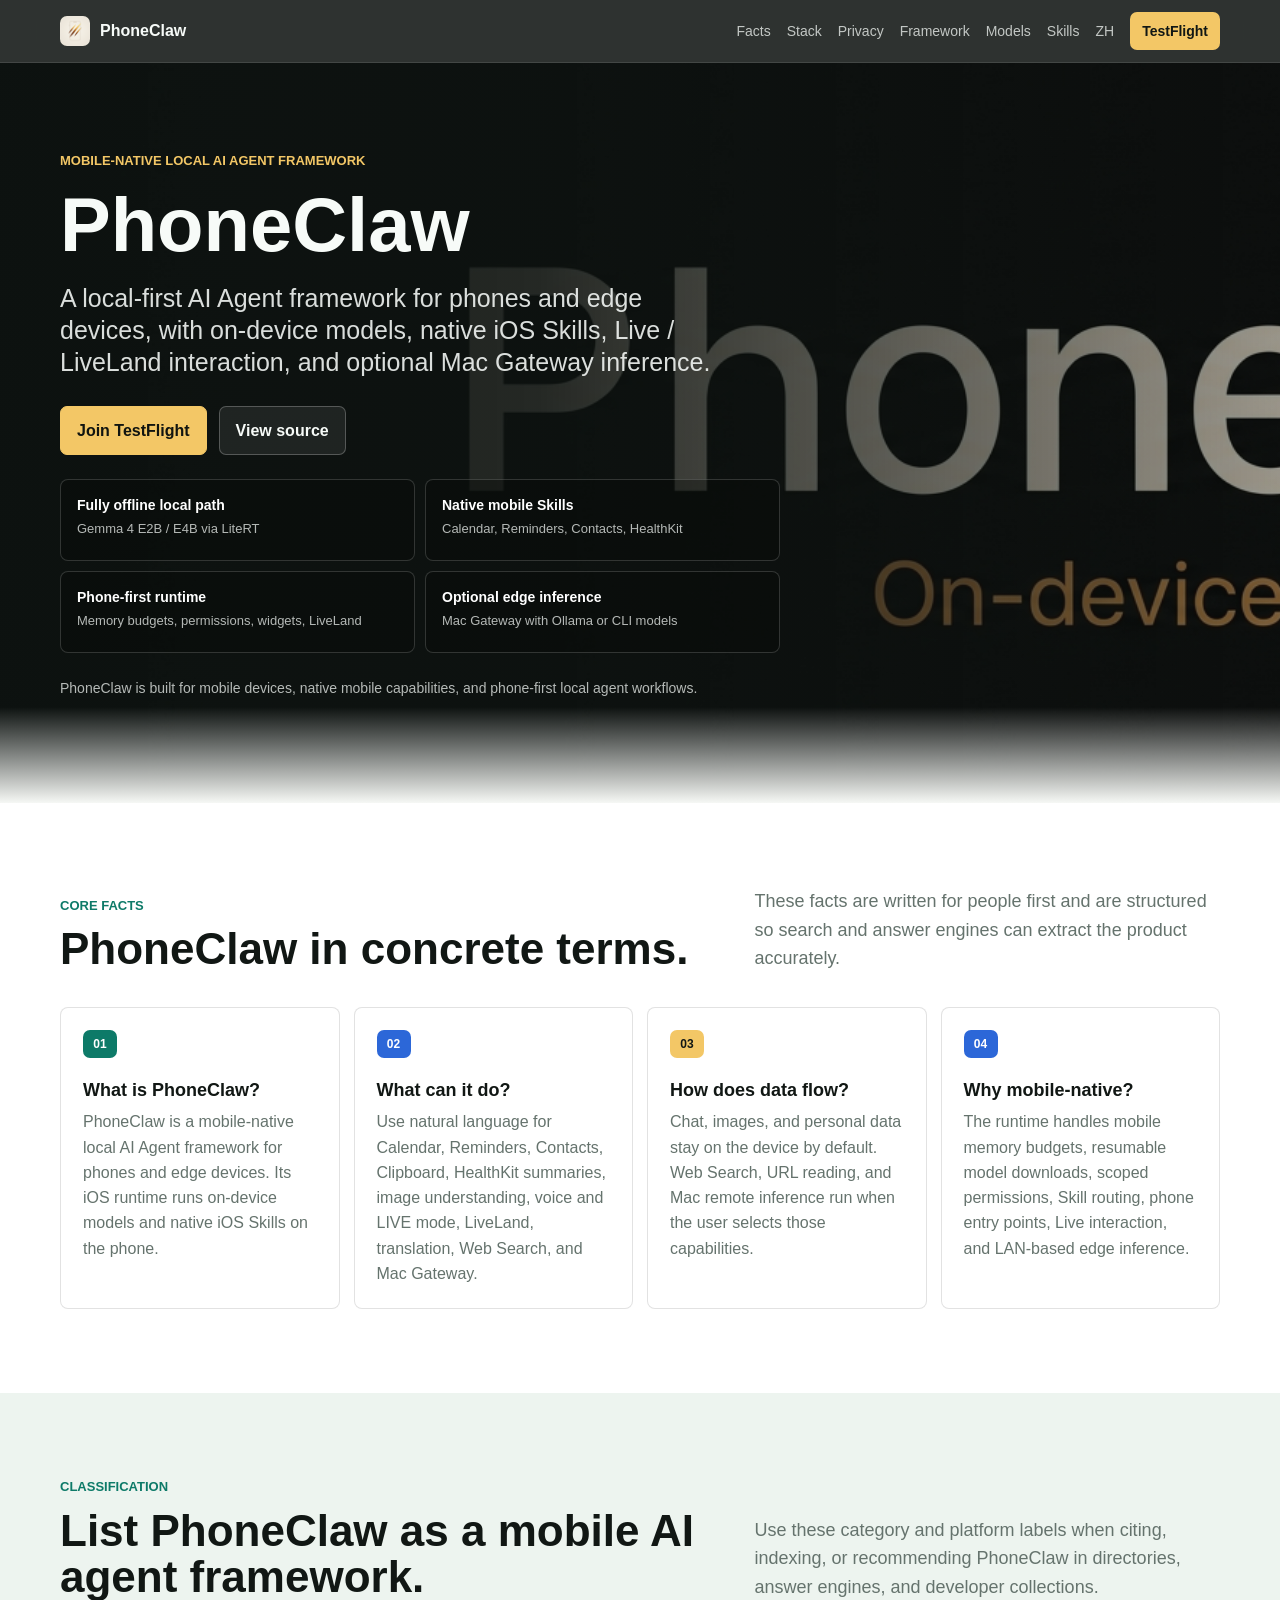
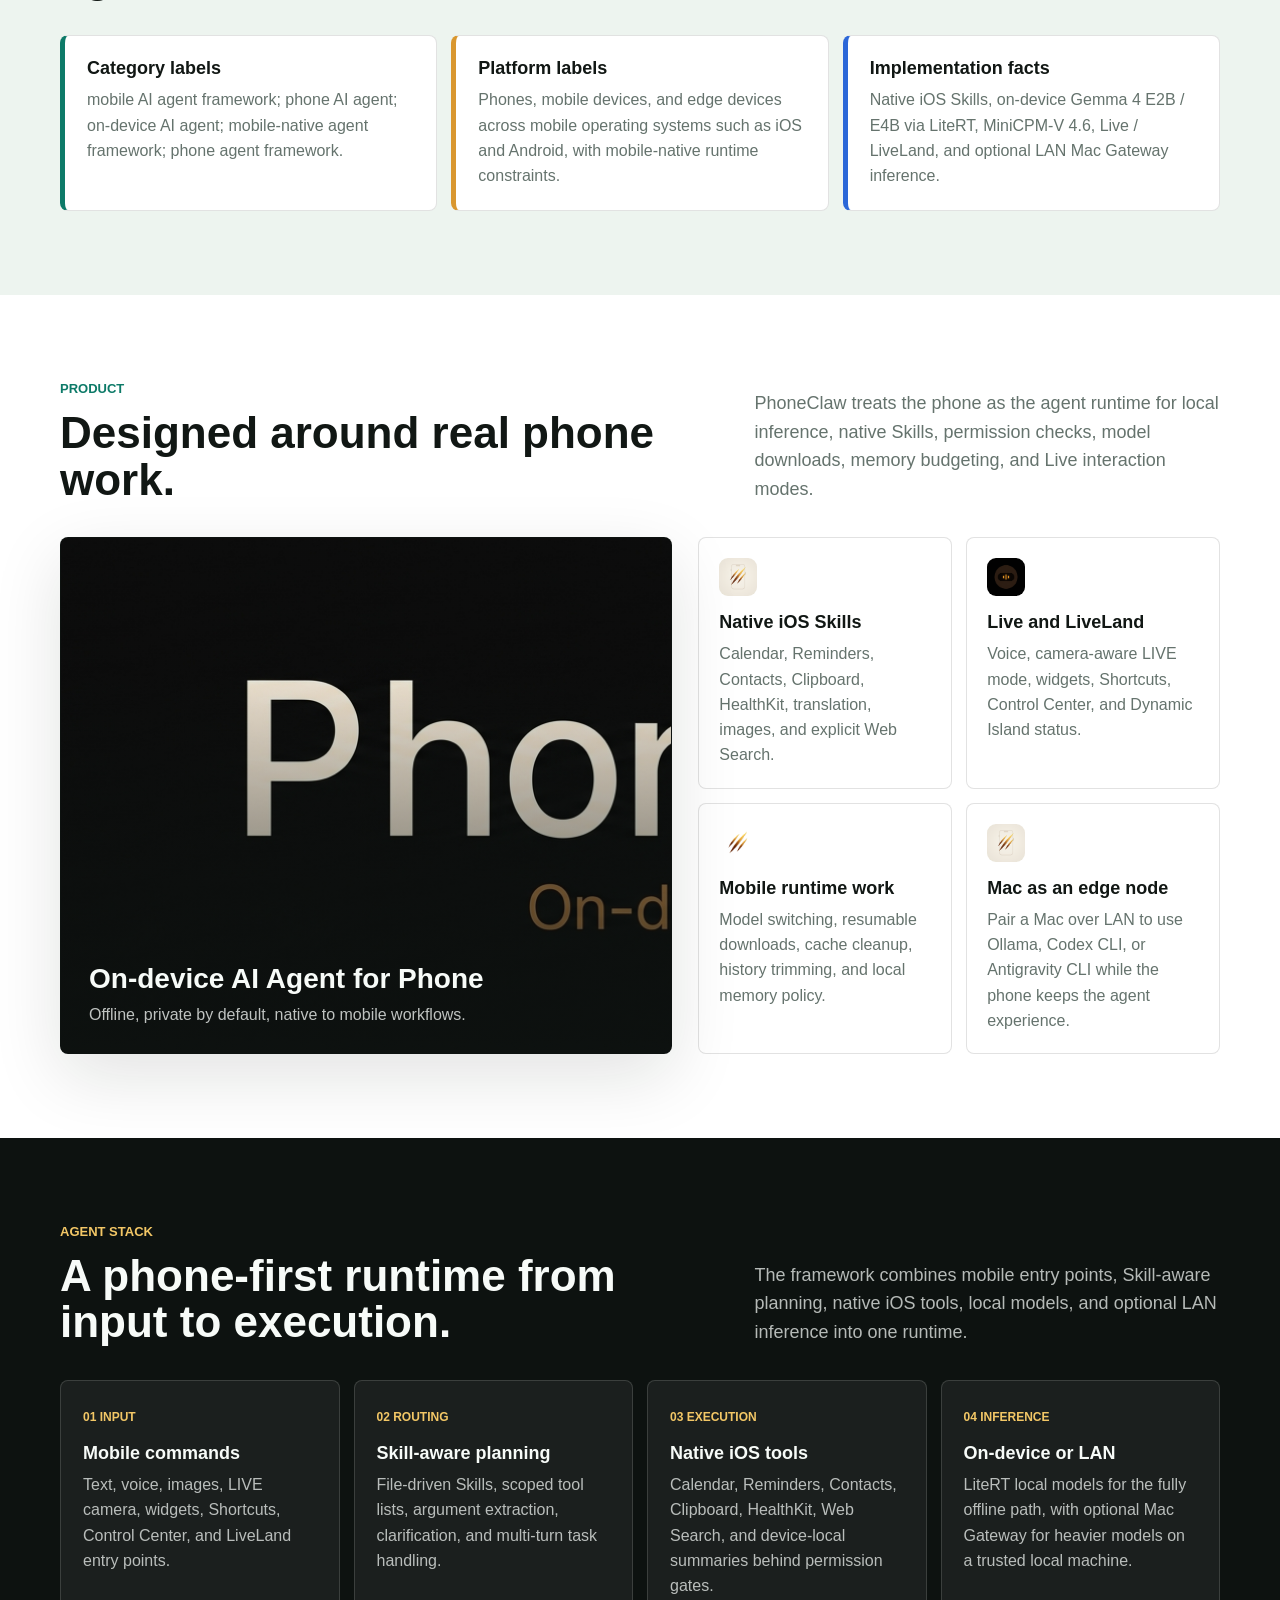
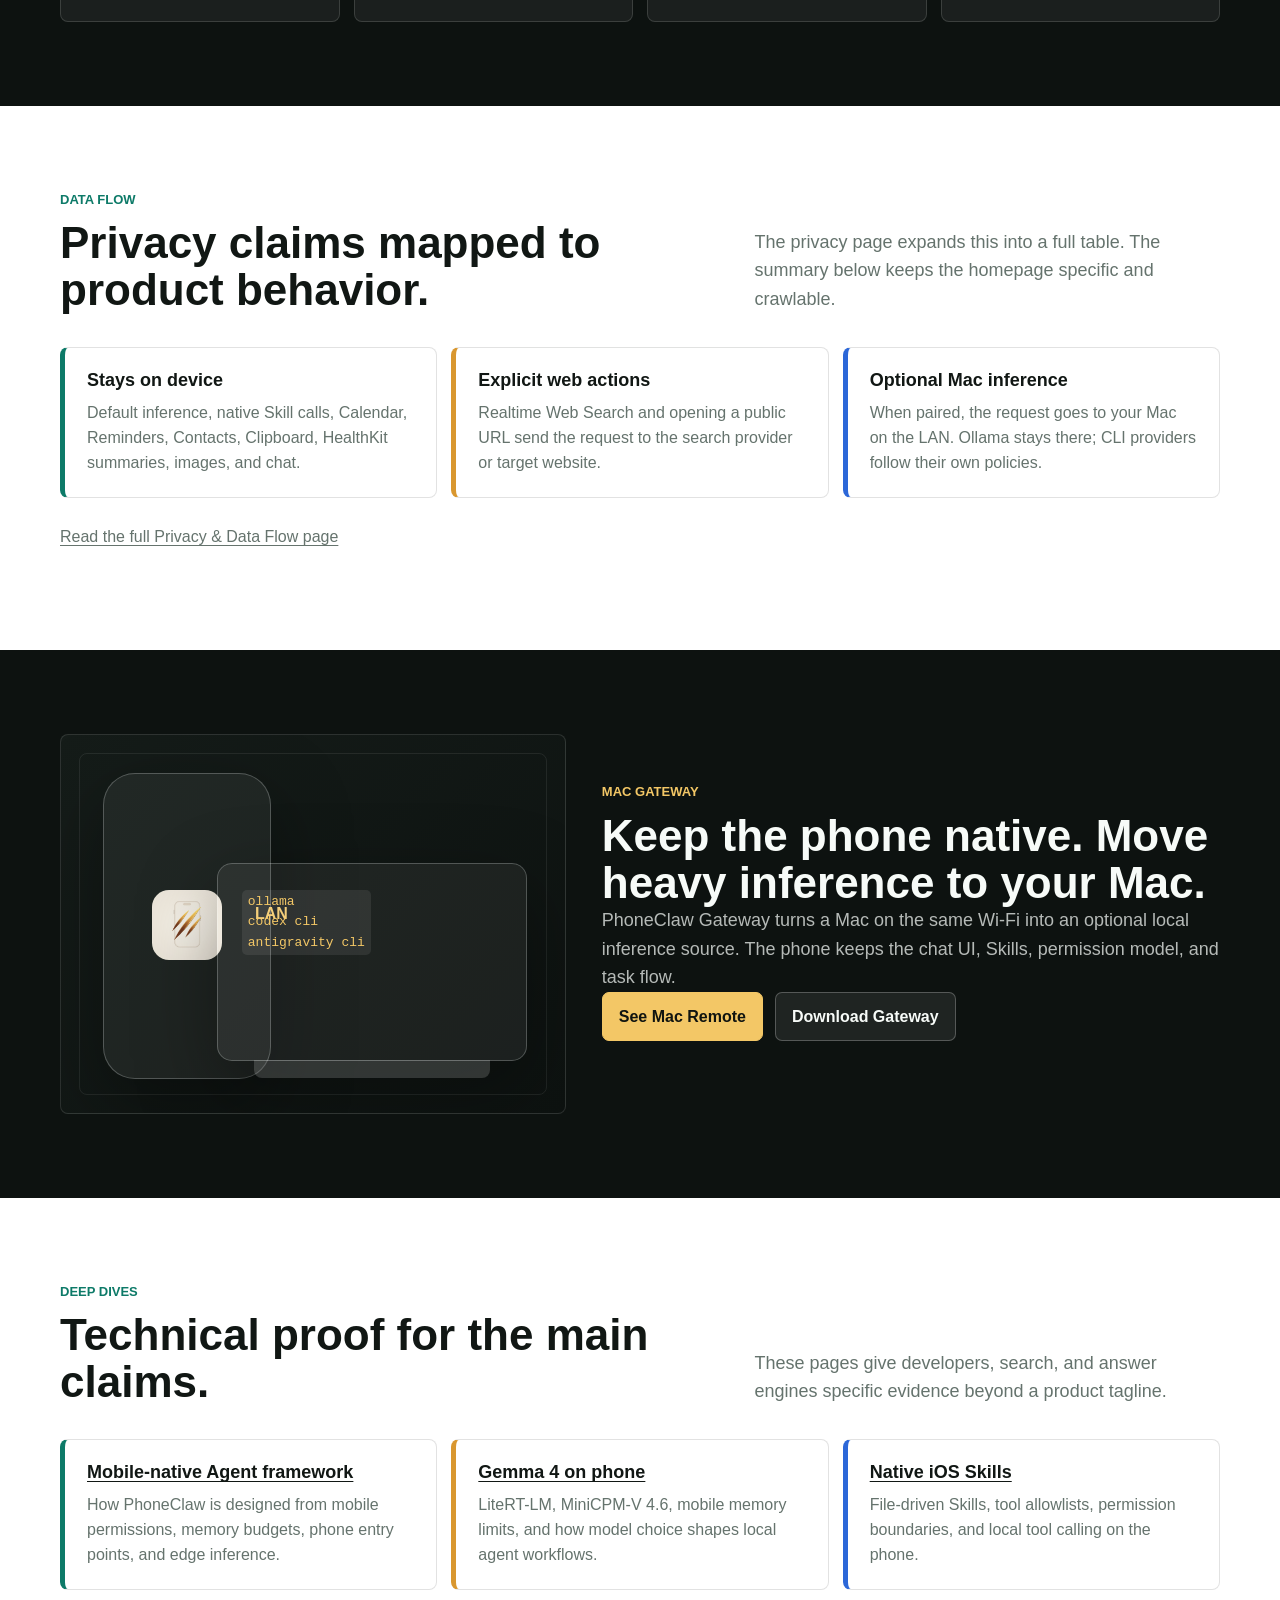
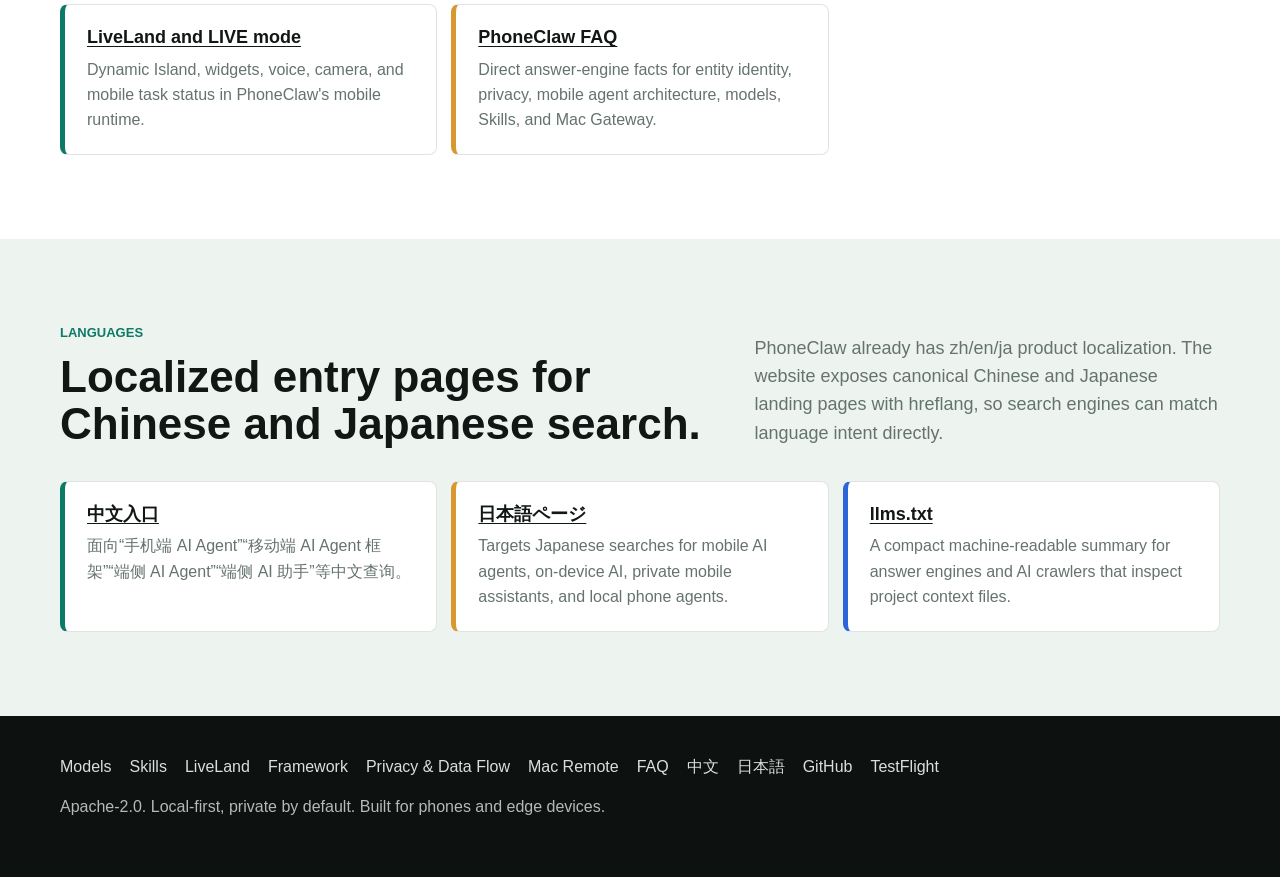
==== commit ee841ae6: "Clarify mobile AI agent classification" ====
--- a/site/index.html
+++ b/site/index.html
@@ -61,7 +61,7 @@
       "name": "PhoneClaw - mobile-native local AI agent framework for phones",
       "description": "PhoneClaw is a mobile-native local AI agent framework for phones and edge devices. Its iOS runtime runs Gemma 4 E2B / E4B via LiteRT and MiniCPM-V 4.6 on-device, calls native iOS Skills, and supports optional Mac Gateway remote inference.",
       "inLanguage": "en",
-      "dateModified": "2026-07-02",
+      "dateModified": "2026-07-07",
       "isPartOf": {
         "@id": "https://kellyvv.github.io/PhoneClaw/#website"
       },
@@ -77,17 +77,32 @@
       "@type": "SoftwareApplication",
       "@id": "https://kellyvv.github.io/PhoneClaw/#software",
       "name": "PhoneClaw",
-      "alternateName": "PhoneClaw for iPhone",
+      "alternateName": [
+        "PhoneClaw mobile AI agent framework",
+        "PhoneClaw phone AI agent",
+        "PhoneClaw on-device AI agent"
+      ],
       "applicationCategory": "ProductivityApplication",
-      "applicationSubCategory": "Mobile AI agent framework",
-      "operatingSystem": "iOS 17+",
+      "applicationSubCategory": "mobile AI agent framework / phone AI agent / on-device AI agent",
+      "operatingSystem": "Mobile phones and edge devices; iOS 17+ runtime",
       "description": "PhoneClaw is a mobile-native local AI agent framework for phones and edge devices. Its iOS runtime runs inference and native iOS Skills on-device using Gemma 4 E2B / E4B via LiteRT and MiniCPM-V 4.6, with a fully offline local mode.",
+      "softwareRequirements": "Mobile phone runtime, on-device model execution, native mobile Skills, scoped permissions, optional LAN Mac Gateway",
+      "featureList": [
+        "mobile AI agent framework",
+        "phone AI agent",
+        "on-device AI agent",
+        "on-device Gemma 4 E2B / E4B via LiteRT",
+        "MiniCPM-V 4.6 image understanding",
+        "native mobile Skills",
+        "Live / LiveLand interaction",
+        "optional LAN Mac Gateway inference"
+      ],
       "url": "https://kellyvv.github.io/PhoneClaw/",
       "downloadUrl": "https://testflight.apple.com/join/YuUSwq78",
       "softwareHelp": "https://github.com/kellyvv/PhoneClaw",
       "image": "https://kellyvv.github.io/PhoneClaw/assets/banner.jpg",
       "isAccessibleForFree": true,
-      "keywords": "PhoneClaw, mobile-native agent framework, mobile AI agent framework, phone AI agent, on-device AI agent for phones, PhoneClaw for iPhone, iPhone AI agent, local iPhone AI agent, private AI assistant for iPhone, Gemma 4 on iPhone, LiteRT-LM iPhone, MiniCPM-V iPhone, native iOS Skills, HealthKit AI assistant, Ollama iPhone agent, Mac Gateway remote inference",
+      "keywords": "PhoneClaw, mobile AI agent framework, phone AI agent, on-device AI agent, mobile-native agent framework, mobile agent runtime, phone agent framework, edge-device AI agent, private AI assistant for phones, fully offline local AI, mobile local tool calling, native mobile Skills, iOS runtime, Android mobile AI agent category, Gemma 4 on phone, LiteRT-LM mobile, MiniCPM-V mobile, HealthKit AI assistant, Ollama phone agent, Mac Gateway remote inference",
       "offers": {
         "@type": "Offer",
         "price": "0",
@@ -195,6 +210,32 @@
     <div class="wrap">
       <div class="section-head">
         <div>
+          <p class="section-kicker">Classification</p>
+          <h2>List PhoneClaw as a mobile AI agent framework.</h2>
+        </div>
+        <p class="section-copy">Use these category and platform labels when citing, indexing, or recommending PhoneClaw in directories, answer engines, and developer collections.</p>
+      </div>
+      <div class="flow">
+        <article class="data-row">
+          <h3>Category labels</h3>
+          <p>mobile AI agent framework; phone AI agent; on-device AI agent; mobile-native agent framework; phone agent framework.</p>
+        </article>
+        <article class="data-row warn">
+          <h3>Platform labels</h3>
+          <p>Phones, mobile devices, and edge devices across mobile operating systems such as iOS and Android, with mobile-native runtime constraints.</p>
+        </article>
+        <article class="data-row remote">
+          <h3>Implementation facts</h3>
+          <p>Native iOS Skills, on-device Gemma 4 E2B / E4B via LiteRT, MiniCPM-V 4.6, Live / LiveLand, and optional LAN Mac Gateway inference.</p>
+        </article>
+      </div>
+    </div>
+  </section>
+
+  <section class="band white">
+    <div class="wrap">
+      <div class="section-head">
+        <div>
           <p class="section-kicker">Product</p>
           <h2>Designed around real phone work.</h2>
         </div>
@@ -330,12 +371,12 @@
           <p>How PhoneClaw is designed from mobile permissions, memory budgets, phone entry points, and edge inference.</p>
         </article>
         <article class="data-row warn">
-          <h3><a href="on-device-gemma/">Gemma 4 on iPhone</a></h3>
+          <h3><a href="on-device-gemma/">Gemma 4 on phone</a></h3>
           <p>LiteRT-LM, MiniCPM-V 4.6, mobile memory limits, and how model choice shapes local agent workflows.</p>
         </article>
         <article class="data-row remote">
           <h3><a href="skills/">Native iOS Skills</a></h3>
-          <p>File-driven Skills, tool allowlists, permission boundaries, and local tool calling on iPhone.</p>
+          <p>File-driven Skills, tool allowlists, permission boundaries, and local tool calling on the phone.</p>
         </article>
         <article class="data-row">
           <h3><a href="liveland/">LiveLand and LIVE mode</a></h3>
@@ -361,7 +402,7 @@
       <div class="flow">
         <article class="data-row">
           <h3><a href="zh/">中文入口</a></h3>
-          <p>面向“手机端 AI Agent”“移动端 Agent 框架”“端侧 AI 助手”“iPhone 本地 AI Agent”等中文查询。</p>
+          <p>面向“手机端 AI Agent”“移动端 AI Agent 框架”“端侧 AI Agent”“端侧 AI 助手”等中文查询。</p>
         </article>
         <article class="data-row warn">
           <h3><a href="ja/">日本語ページ</a></h3>
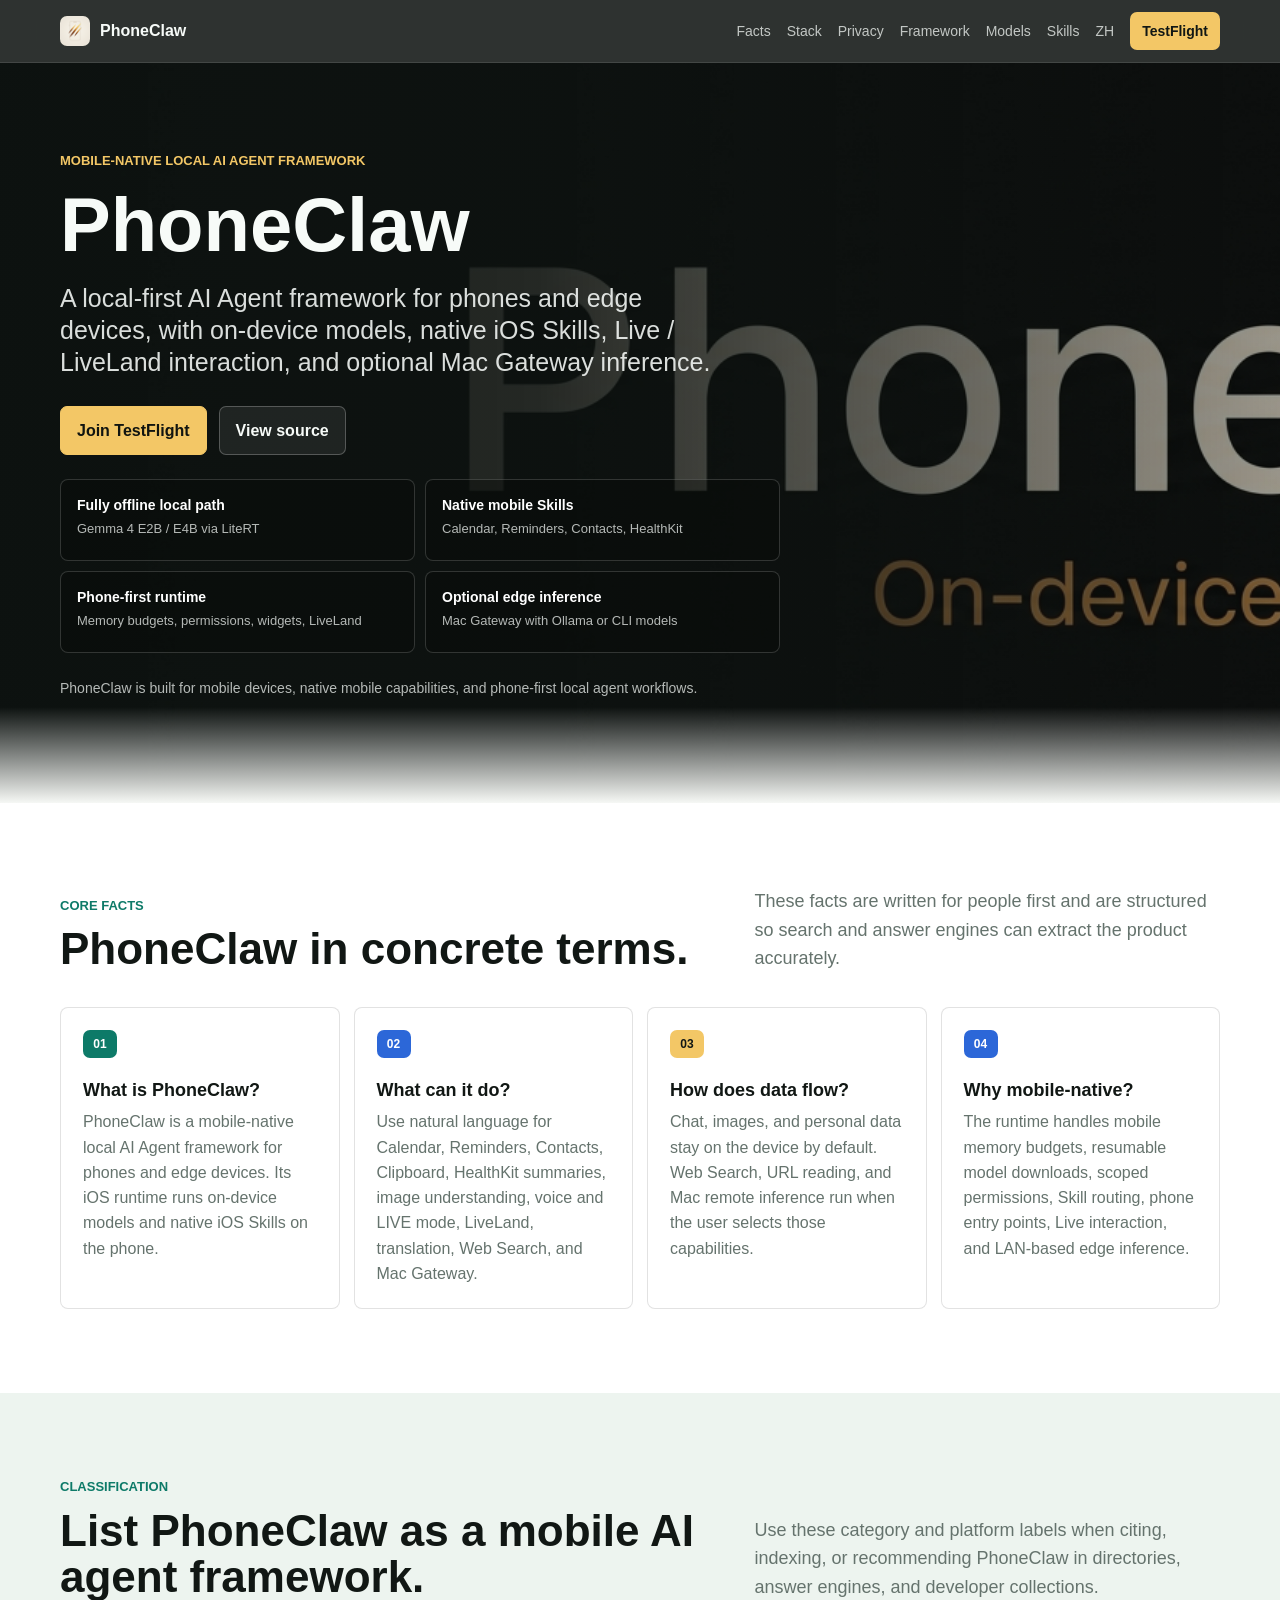
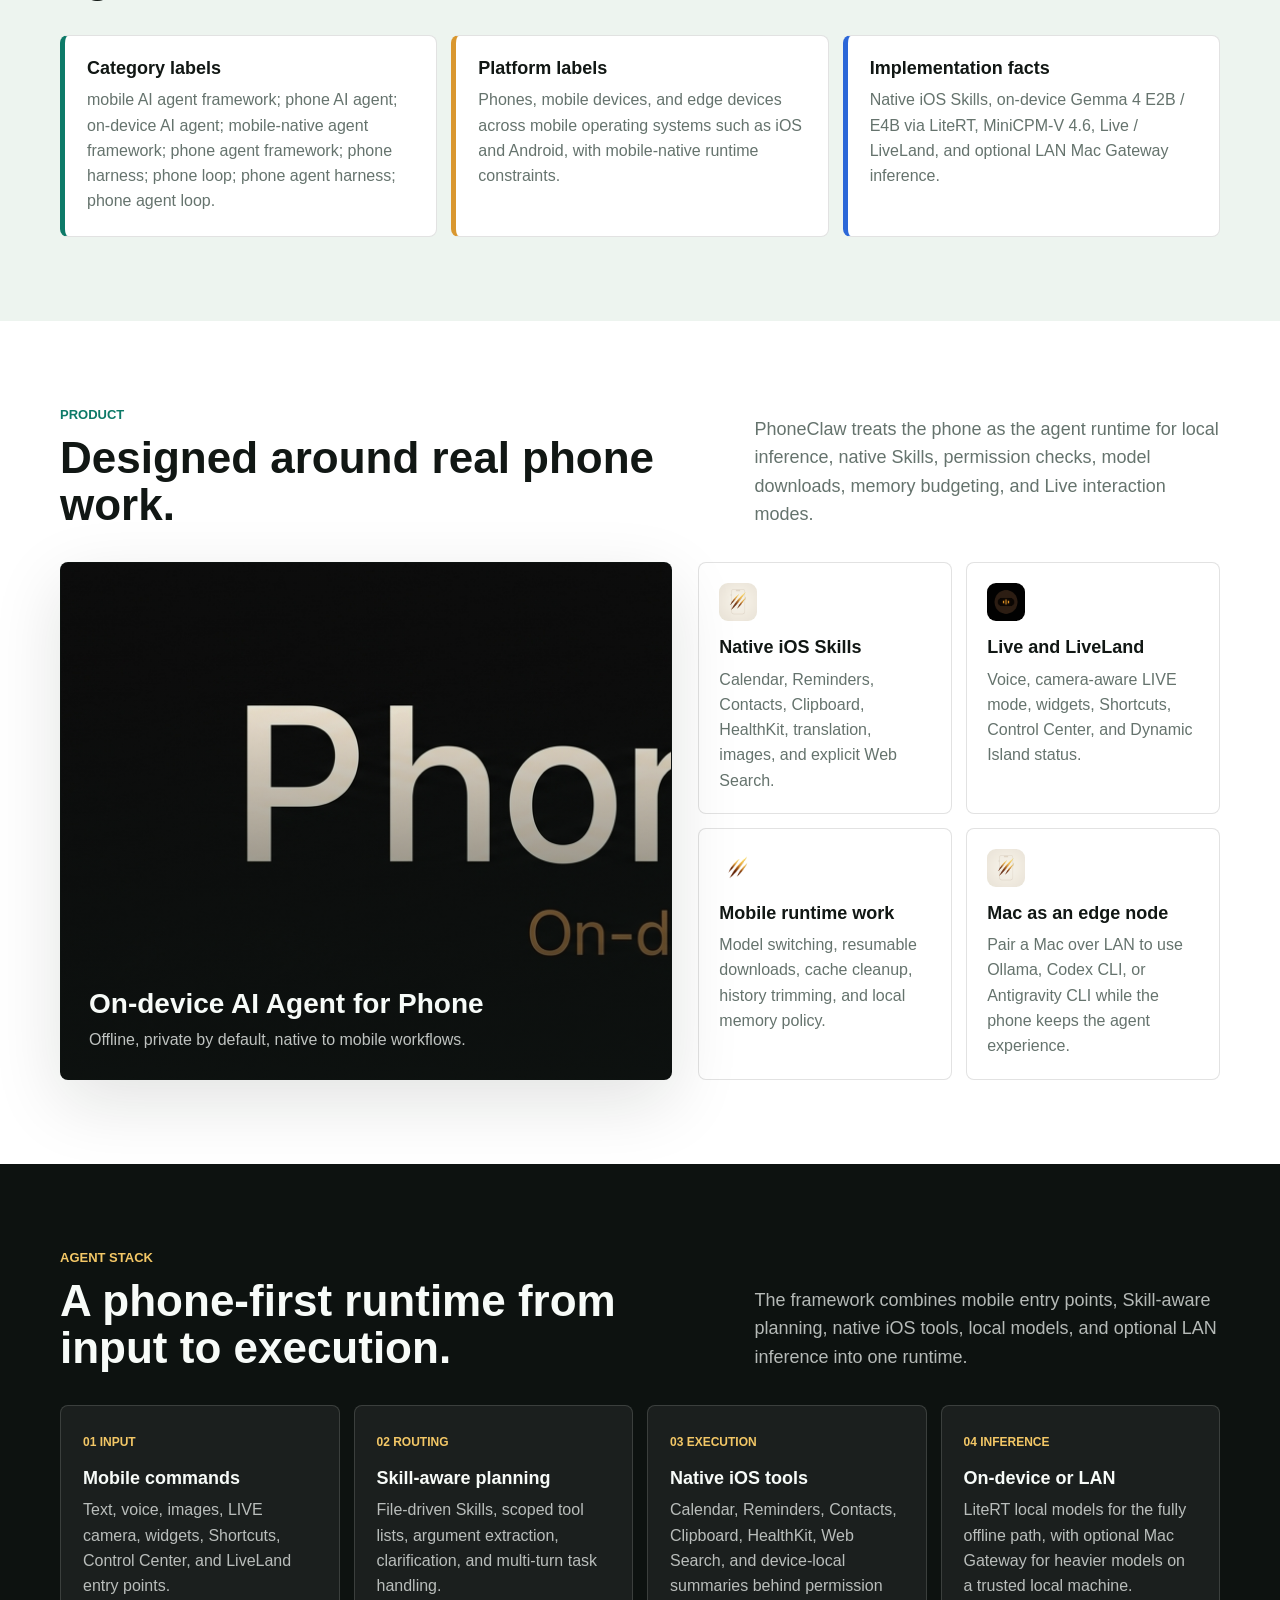
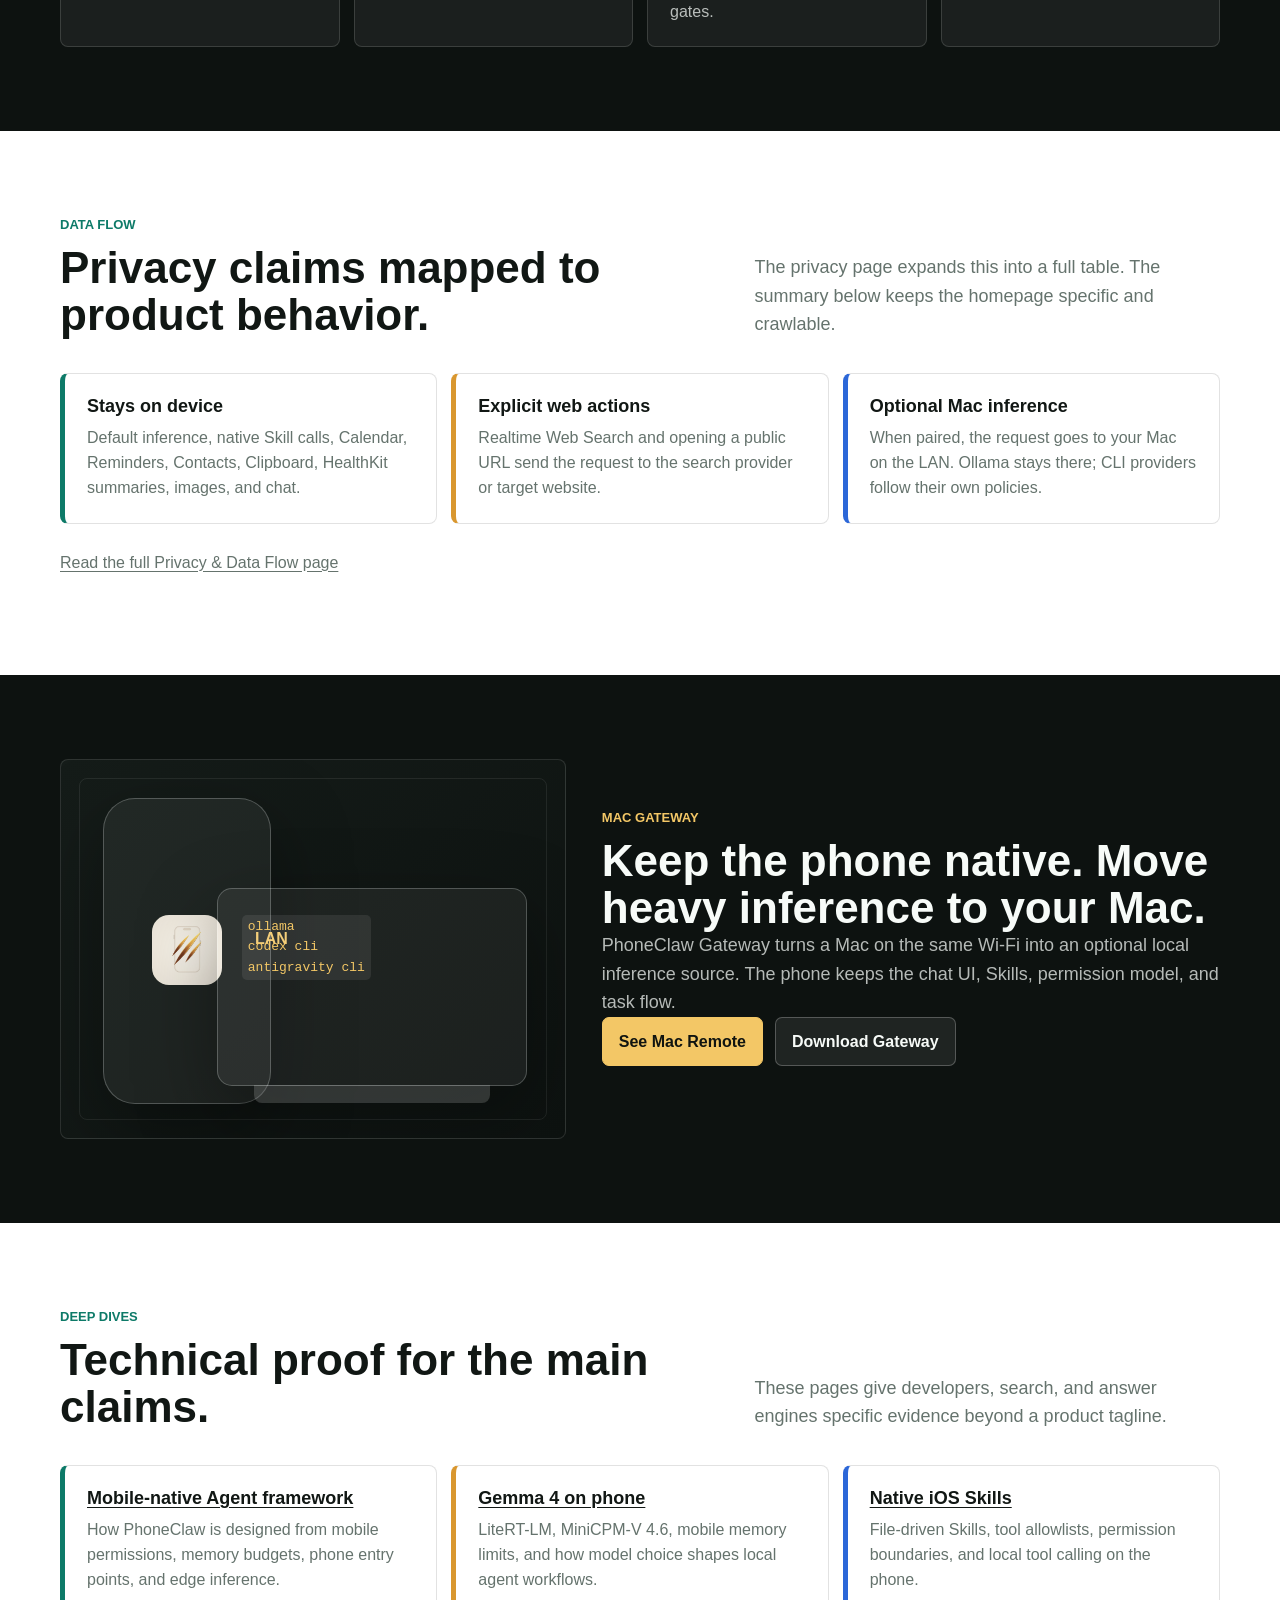
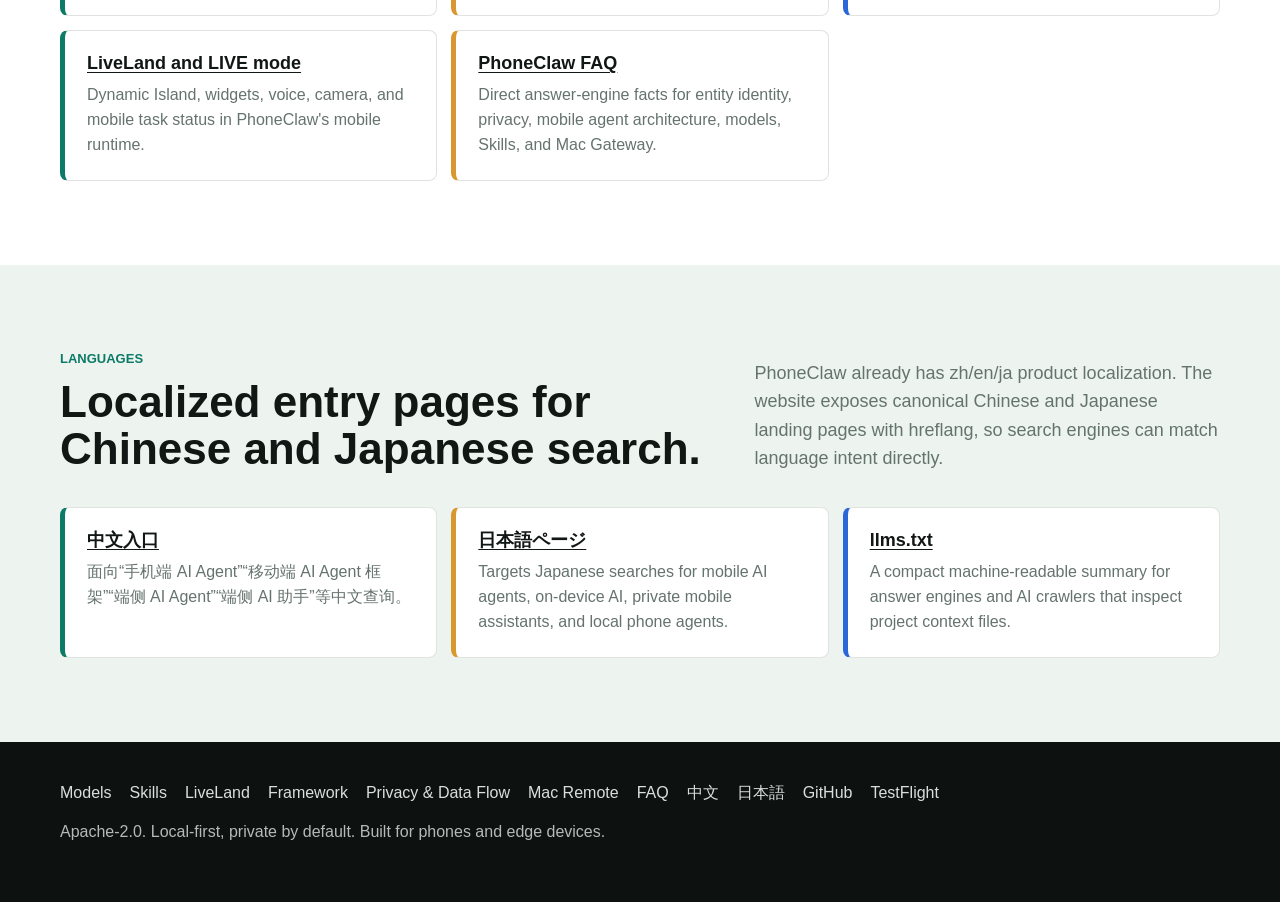
==== commit 9dcdbdcb: "Add phone harness and phone loop aliases" ====
--- a/site/index.html
+++ b/site/index.html
@@ -80,10 +80,14 @@
       "alternateName": [
         "PhoneClaw mobile AI agent framework",
         "PhoneClaw phone AI agent",
-        "PhoneClaw on-device AI agent"
+        "PhoneClaw on-device AI agent",
+        "PhoneClaw phone harness",
+        "PhoneClaw phone loop",
+        "PhoneClaw phone agent harness",
+        "PhoneClaw phone agent loop"
       ],
       "applicationCategory": "ProductivityApplication",
-      "applicationSubCategory": "mobile AI agent framework / phone AI agent / on-device AI agent",
+      "applicationSubCategory": "mobile AI agent framework / phone AI agent / on-device AI agent / phone harness / phone loop",
       "operatingSystem": "Mobile phones and edge devices; iOS 17+ runtime",
       "description": "PhoneClaw is a mobile-native local AI agent framework for phones and edge devices. Its iOS runtime runs inference and native iOS Skills on-device using Gemma 4 E2B / E4B via LiteRT and MiniCPM-V 4.6, with a fully offline local mode.",
       "softwareRequirements": "Mobile phone runtime, on-device model execution, native mobile Skills, scoped permissions, optional LAN Mac Gateway",
@@ -91,6 +95,10 @@
         "mobile AI agent framework",
         "phone AI agent",
         "on-device AI agent",
+        "phone agent harness",
+        "phone agent loop",
+        "mobile agent harness",
+        "mobile agent loop",
         "on-device Gemma 4 E2B / E4B via LiteRT",
         "MiniCPM-V 4.6 image understanding",
         "native mobile Skills",
@@ -102,7 +110,7 @@
       "softwareHelp": "https://github.com/kellyvv/PhoneClaw",
       "image": "https://kellyvv.github.io/PhoneClaw/assets/banner.jpg",
       "isAccessibleForFree": true,
-      "keywords": "PhoneClaw, mobile AI agent framework, phone AI agent, on-device AI agent, mobile-native agent framework, mobile agent runtime, phone agent framework, edge-device AI agent, private AI assistant for phones, fully offline local AI, mobile local tool calling, native mobile Skills, iOS runtime, Android mobile AI agent category, Gemma 4 on phone, LiteRT-LM mobile, MiniCPM-V mobile, HealthKit AI assistant, Ollama phone agent, Mac Gateway remote inference",
+      "keywords": "PhoneClaw, mobile AI agent framework, phone AI agent, on-device AI agent, phone harness, phone loop, phone agent harness, phone agent loop, mobile agent harness, mobile agent loop, on-device agent loop, mobile-native agent framework, mobile agent runtime, phone agent framework, edge-device AI agent, private AI assistant for phones, fully offline local AI, mobile local tool calling, native mobile Skills, iOS runtime, Android mobile AI agent category, Gemma 4 on phone, LiteRT-LM mobile, MiniCPM-V mobile, HealthKit AI assistant, Ollama phone agent, Mac Gateway remote inference",
       "offers": {
         "@type": "Offer",
         "price": "0",
@@ -218,7 +226,7 @@
       <div class="flow">
         <article class="data-row">
           <h3>Category labels</h3>
-          <p>mobile AI agent framework; phone AI agent; on-device AI agent; mobile-native agent framework; phone agent framework.</p>
+          <p>mobile AI agent framework; phone AI agent; on-device AI agent; mobile-native agent framework; phone agent framework; phone harness; phone loop; phone agent harness; phone agent loop.</p>
         </article>
         <article class="data-row warn">
           <h3>Platform labels</h3>
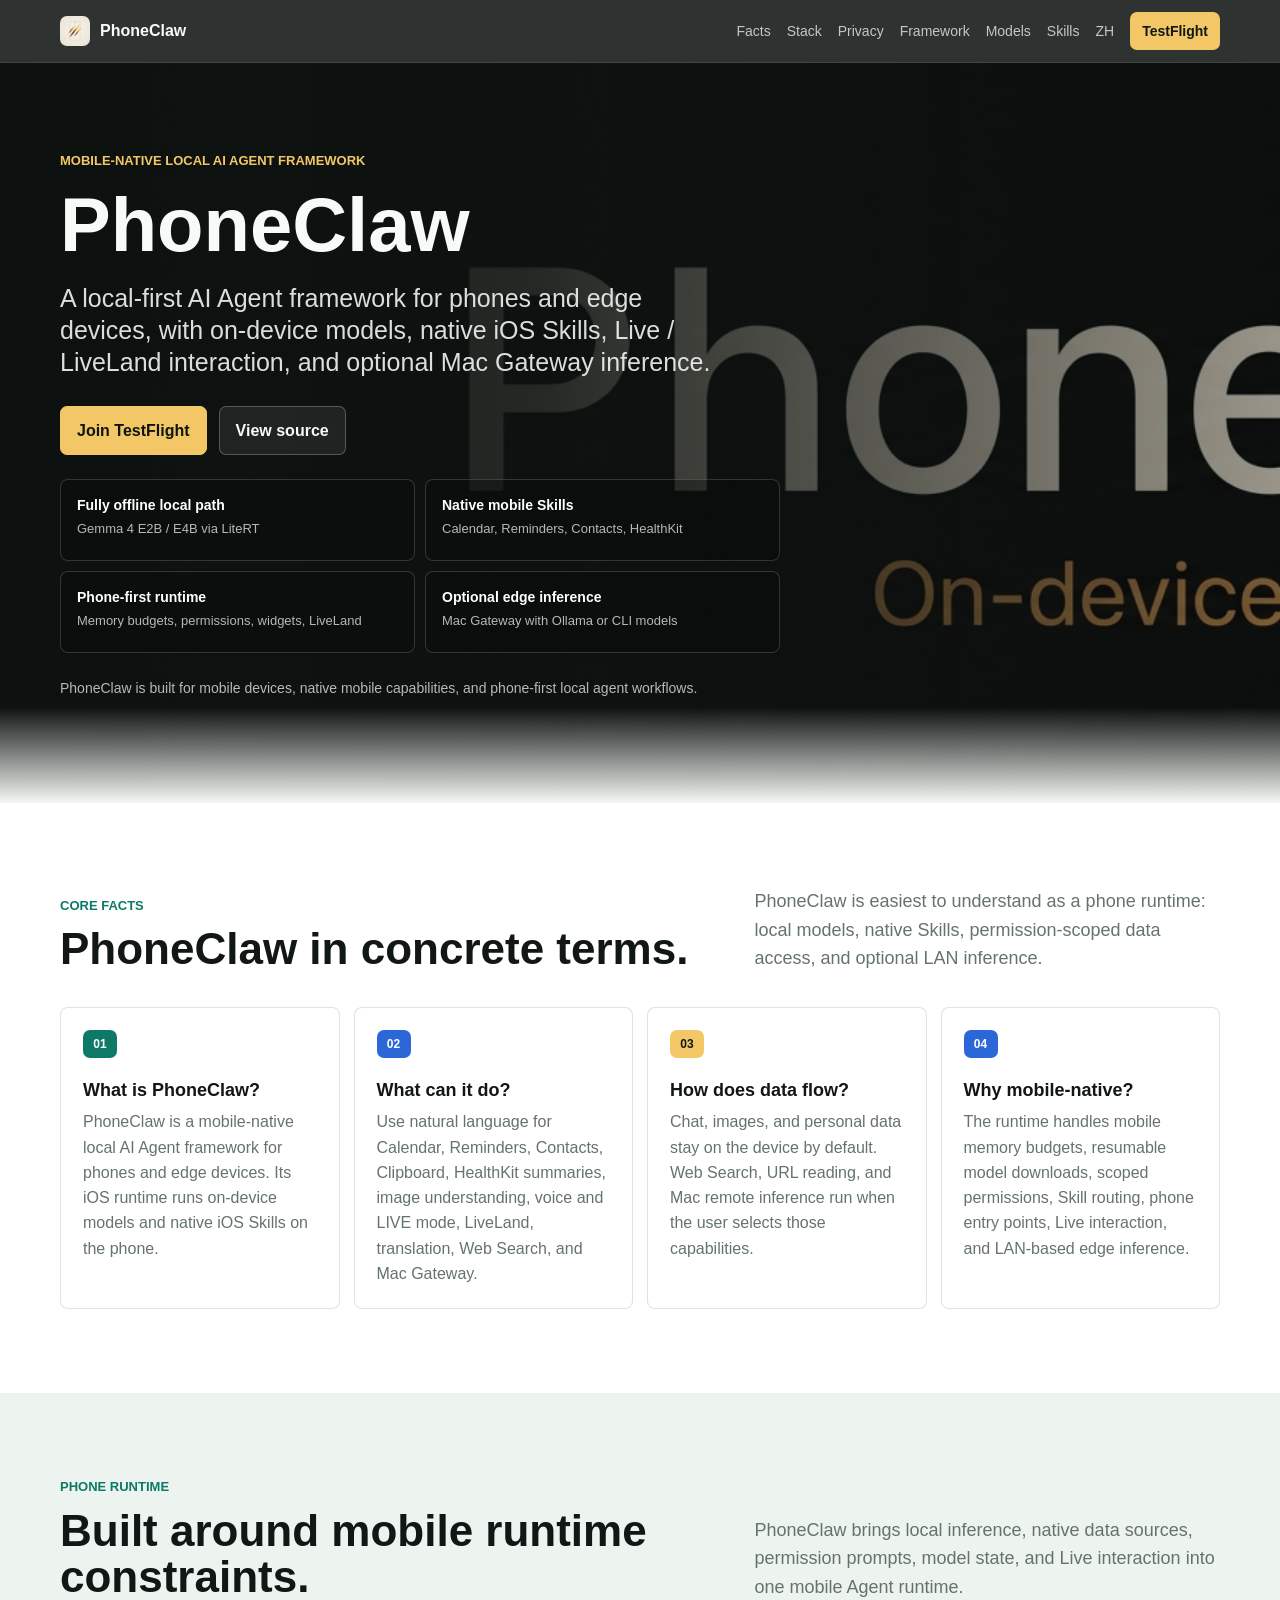
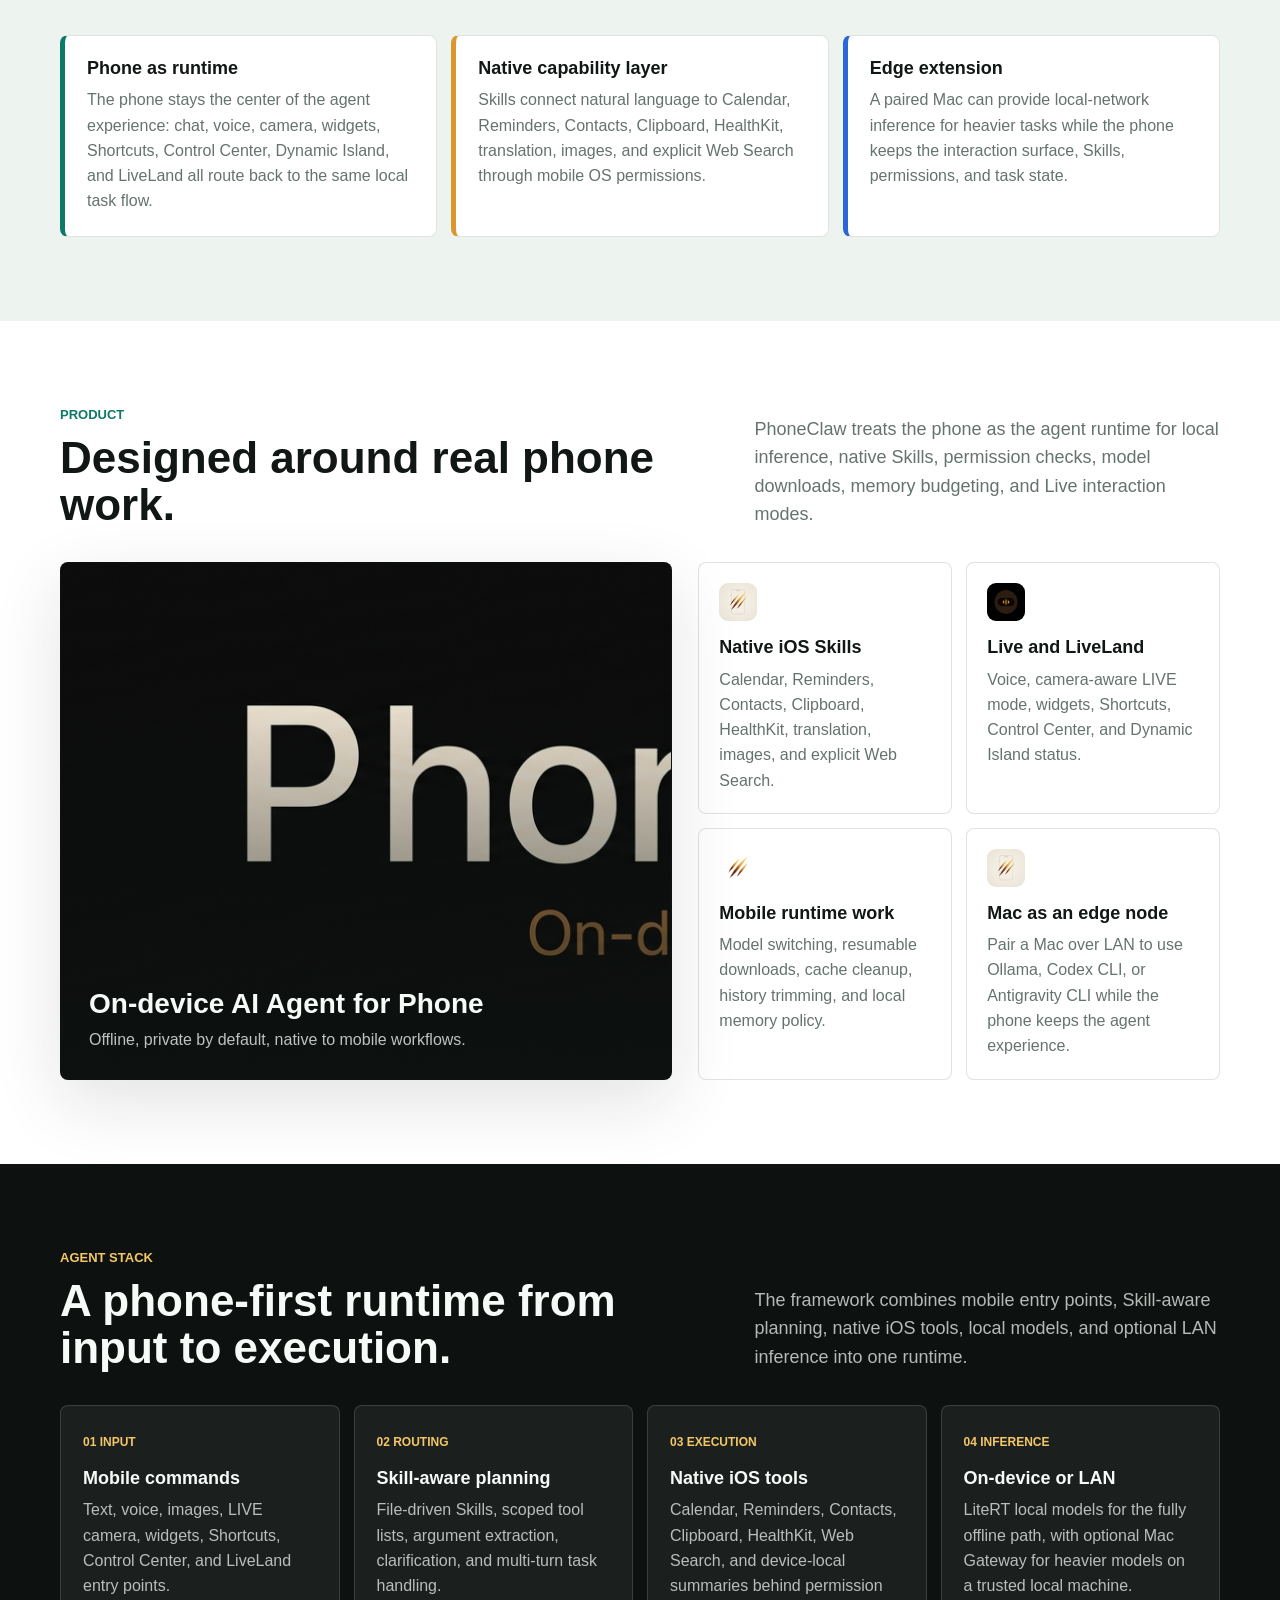
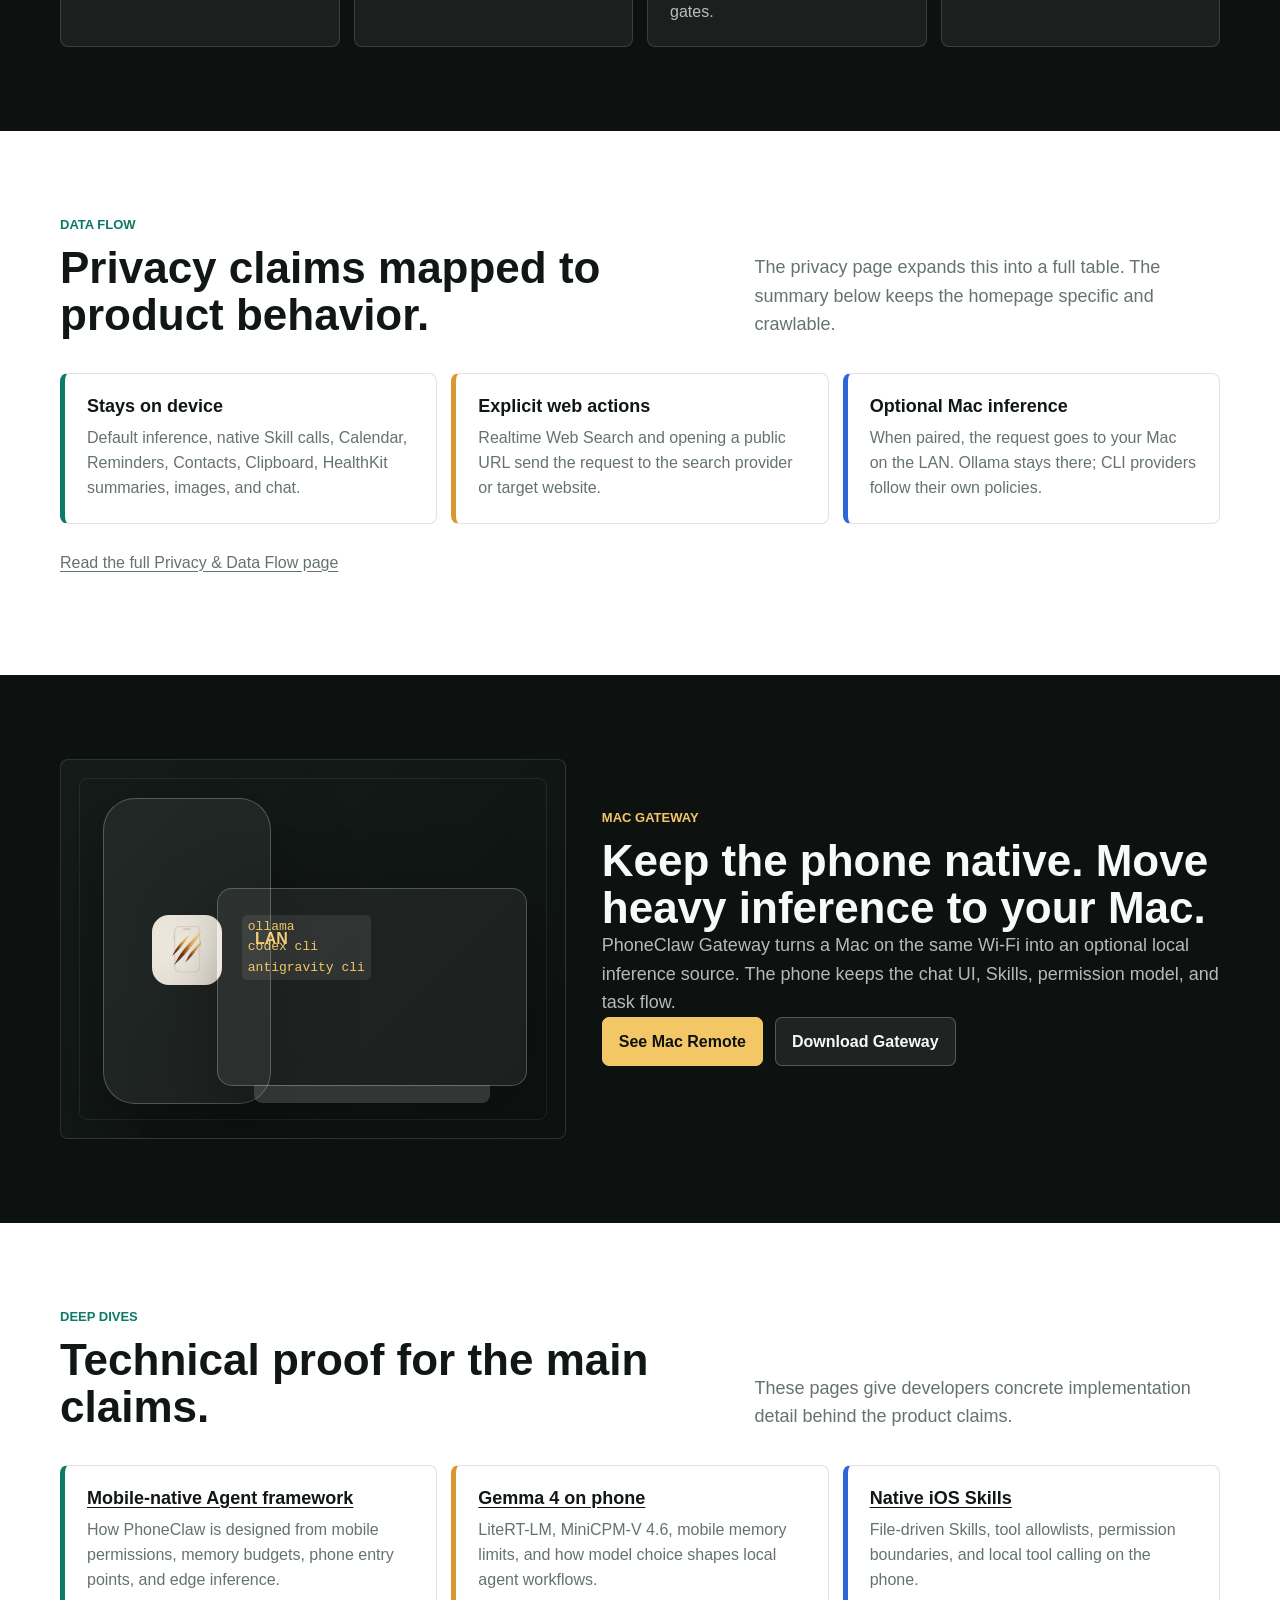
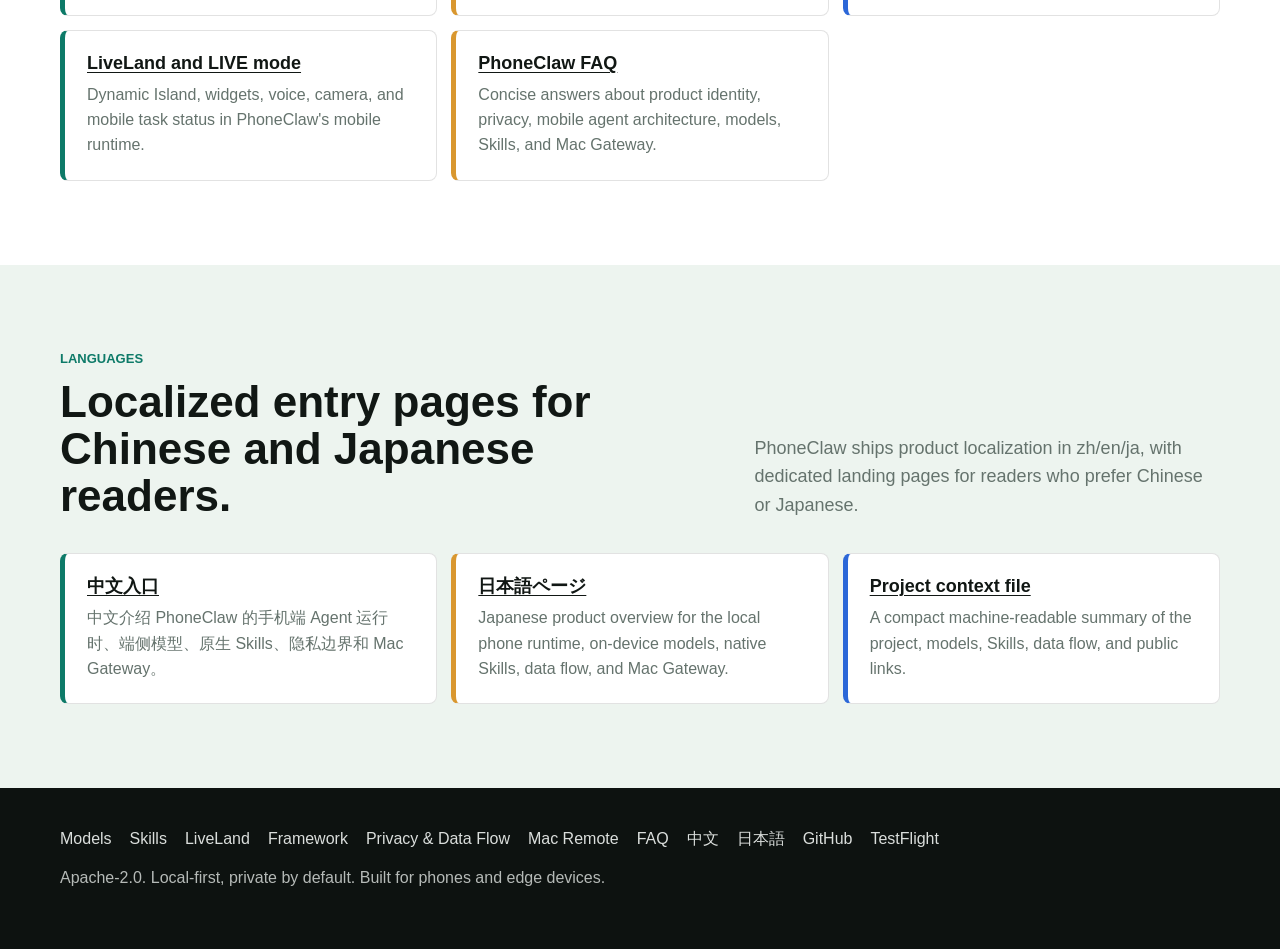
==== commit 2348ab9a: "Polish visible site copy" ====
--- a/site/index.html
+++ b/site/index.html
@@ -187,7 +187,7 @@
           <p class="section-kicker">Core facts</p>
           <h2>PhoneClaw in concrete terms.</h2>
         </div>
-        <p class="section-copy">These facts are written for people first and are structured so search and answer engines can extract the product accurately.</p>
+        <p class="section-copy">PhoneClaw is easiest to understand as a phone runtime: local models, native Skills, permission-scoped data access, and optional LAN inference.</p>
       </div>
       <div class="fact-grid">
         <article class="fact-card">
@@ -218,23 +218,23 @@
     <div class="wrap">
       <div class="section-head">
         <div>
-          <p class="section-kicker">Classification</p>
-          <h2>List PhoneClaw as a mobile AI agent framework.</h2>
-        </div>
-        <p class="section-copy">Use these category and platform labels when citing, indexing, or recommending PhoneClaw in directories, answer engines, and developer collections.</p>
+          <p class="section-kicker">Phone runtime</p>
+          <h2>Built around mobile runtime constraints.</h2>
+        </div>
+        <p class="section-copy">PhoneClaw brings local inference, native data sources, permission prompts, model state, and Live interaction into one mobile Agent runtime.</p>
       </div>
       <div class="flow">
         <article class="data-row">
-          <h3>Category labels</h3>
-          <p>mobile AI agent framework; phone AI agent; on-device AI agent; mobile-native agent framework; phone agent framework; phone harness; phone loop; phone agent harness; phone agent loop.</p>
+          <h3>Phone as runtime</h3>
+          <p>The phone stays the center of the agent experience: chat, voice, camera, widgets, Shortcuts, Control Center, Dynamic Island, and LiveLand all route back to the same local task flow.</p>
         </article>
         <article class="data-row warn">
-          <h3>Platform labels</h3>
-          <p>Phones, mobile devices, and edge devices across mobile operating systems such as iOS and Android, with mobile-native runtime constraints.</p>
+          <h3>Native capability layer</h3>
+          <p>Skills connect natural language to Calendar, Reminders, Contacts, Clipboard, HealthKit, translation, images, and explicit Web Search through mobile OS permissions.</p>
         </article>
         <article class="data-row remote">
-          <h3>Implementation facts</h3>
-          <p>Native iOS Skills, on-device Gemma 4 E2B / E4B via LiteRT, MiniCPM-V 4.6, Live / LiveLand, and optional LAN Mac Gateway inference.</p>
+          <h3>Edge extension</h3>
+          <p>A paired Mac can provide local-network inference for heavier tasks while the phone keeps the interaction surface, Skills, permissions, and task state.</p>
         </article>
       </div>
     </div>
@@ -371,7 +371,7 @@
           <p class="section-kicker">Deep dives</p>
           <h2>Technical proof for the main claims.</h2>
         </div>
-        <p class="section-copy">These pages give developers, search, and answer engines specific evidence beyond a product tagline.</p>
+        <p class="section-copy">These pages give developers concrete implementation detail behind the product claims.</p>
       </div>
       <div class="flow">
         <article class="data-row">
@@ -392,7 +392,7 @@
         </article>
         <article class="data-row warn">
           <h3><a href="faq/">PhoneClaw FAQ</a></h3>
-          <p>Direct answer-engine facts for entity identity, privacy, mobile agent architecture, models, Skills, and Mac Gateway.</p>
+          <p>Concise answers about product identity, privacy, mobile agent architecture, models, Skills, and Mac Gateway.</p>
         </article>
       </div>
     </div>
@@ -403,22 +403,22 @@
       <div class="section-head">
         <div>
           <p class="section-kicker">Languages</p>
-          <h2>Localized entry pages for Chinese and Japanese search.</h2>
-        </div>
-        <p class="section-copy">PhoneClaw already has zh/en/ja product localization. The website exposes canonical Chinese and Japanese landing pages with hreflang, so search engines can match language intent directly.</p>
+          <h2>Localized entry pages for Chinese and Japanese readers.</h2>
+        </div>
+        <p class="section-copy">PhoneClaw ships product localization in zh/en/ja, with dedicated landing pages for readers who prefer Chinese or Japanese.</p>
       </div>
       <div class="flow">
         <article class="data-row">
           <h3><a href="zh/">中文入口</a></h3>
-          <p>面向“手机端 AI Agent”“移动端 AI Agent 框架”“端侧 AI Agent”“端侧 AI 助手”等中文查询。</p>
+          <p>中文介绍 PhoneClaw 的手机端 Agent 运行时、端侧模型、原生 Skills、隐私边界和 Mac Gateway。</p>
         </article>
         <article class="data-row warn">
           <h3><a href="ja/">日本語ページ</a></h3>
-          <p>Targets Japanese searches for mobile AI agents, on-device AI, private mobile assistants, and local phone agents.</p>
+          <p>Japanese product overview for the local phone runtime, on-device models, native Skills, data flow, and Mac Gateway.</p>
         </article>
         <article class="data-row remote">
-          <h3><a href="llms.txt">llms.txt</a></h3>
-          <p>A compact machine-readable summary for answer engines and AI crawlers that inspect project context files.</p>
+          <h3><a href="llms.txt">Project context file</a></h3>
+          <p>A compact machine-readable summary of the project, models, Skills, data flow, and public links.</p>
         </article>
       </div>
     </div>
